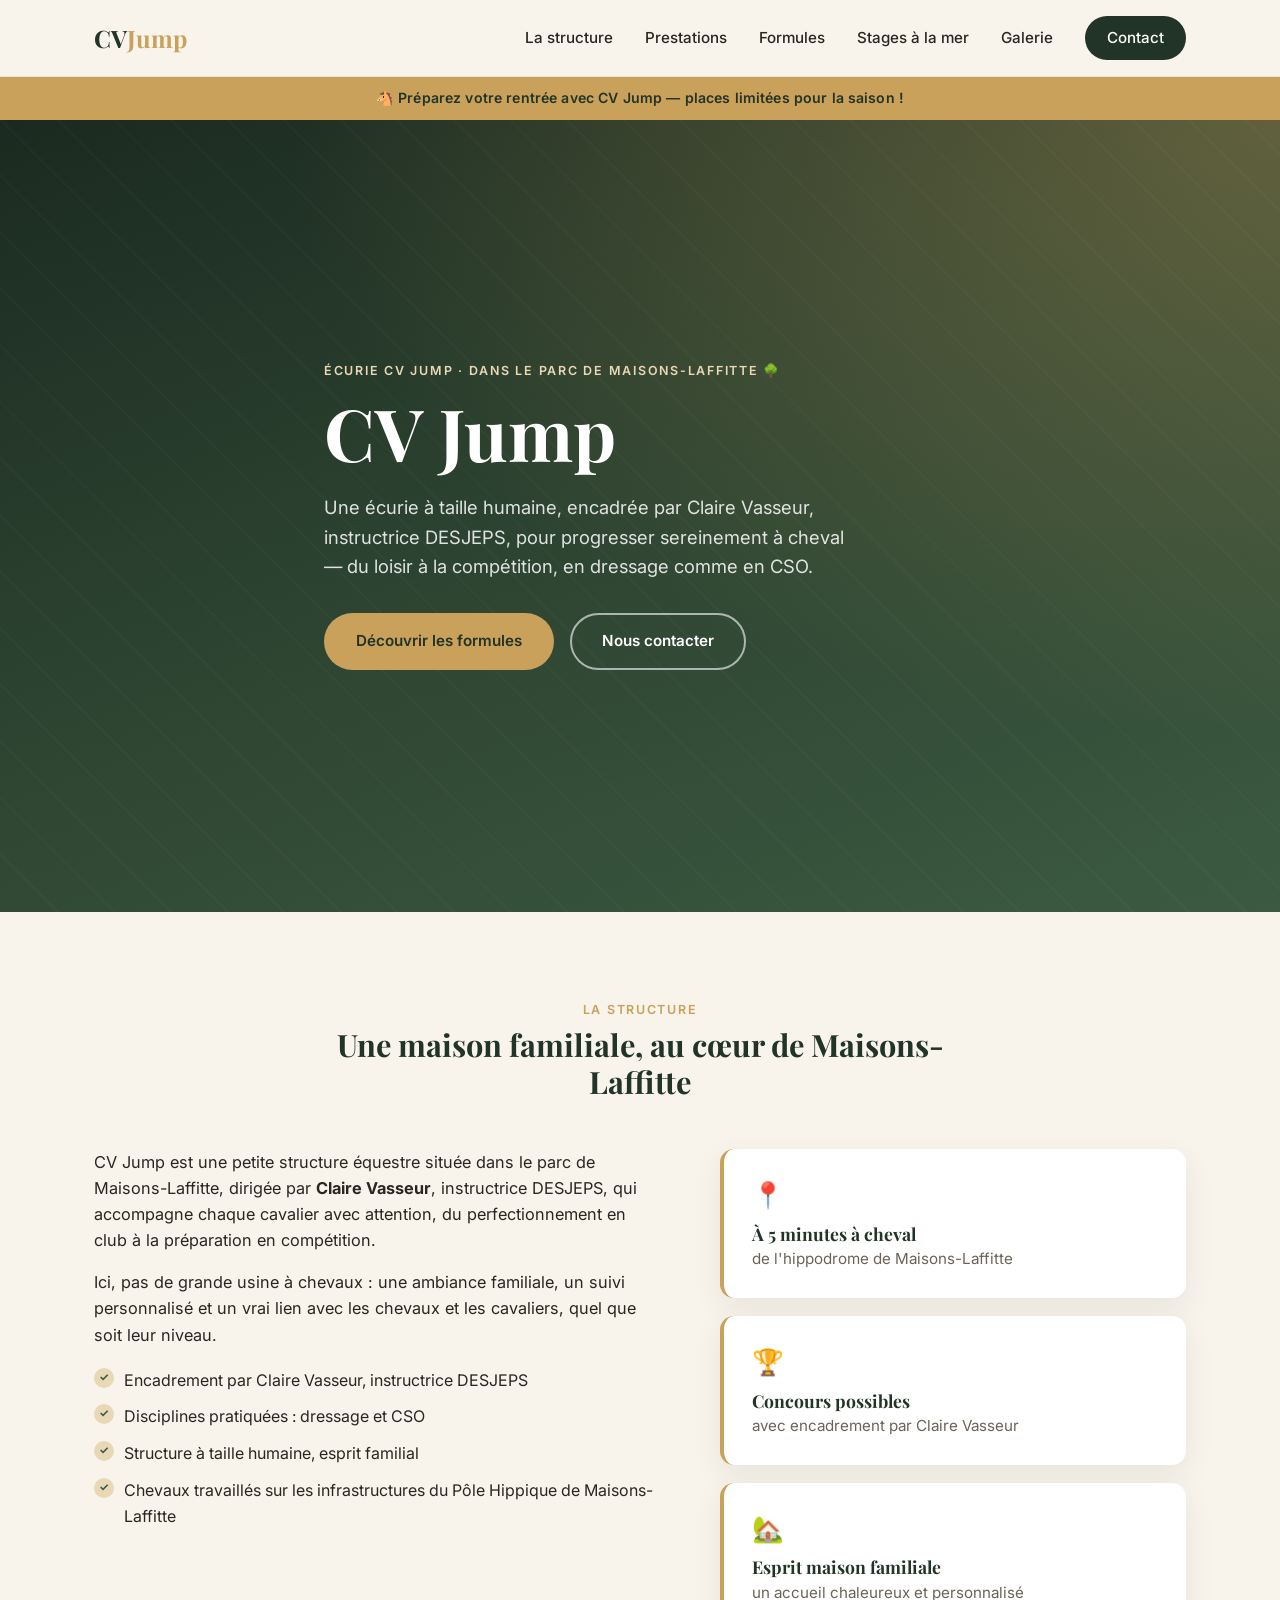
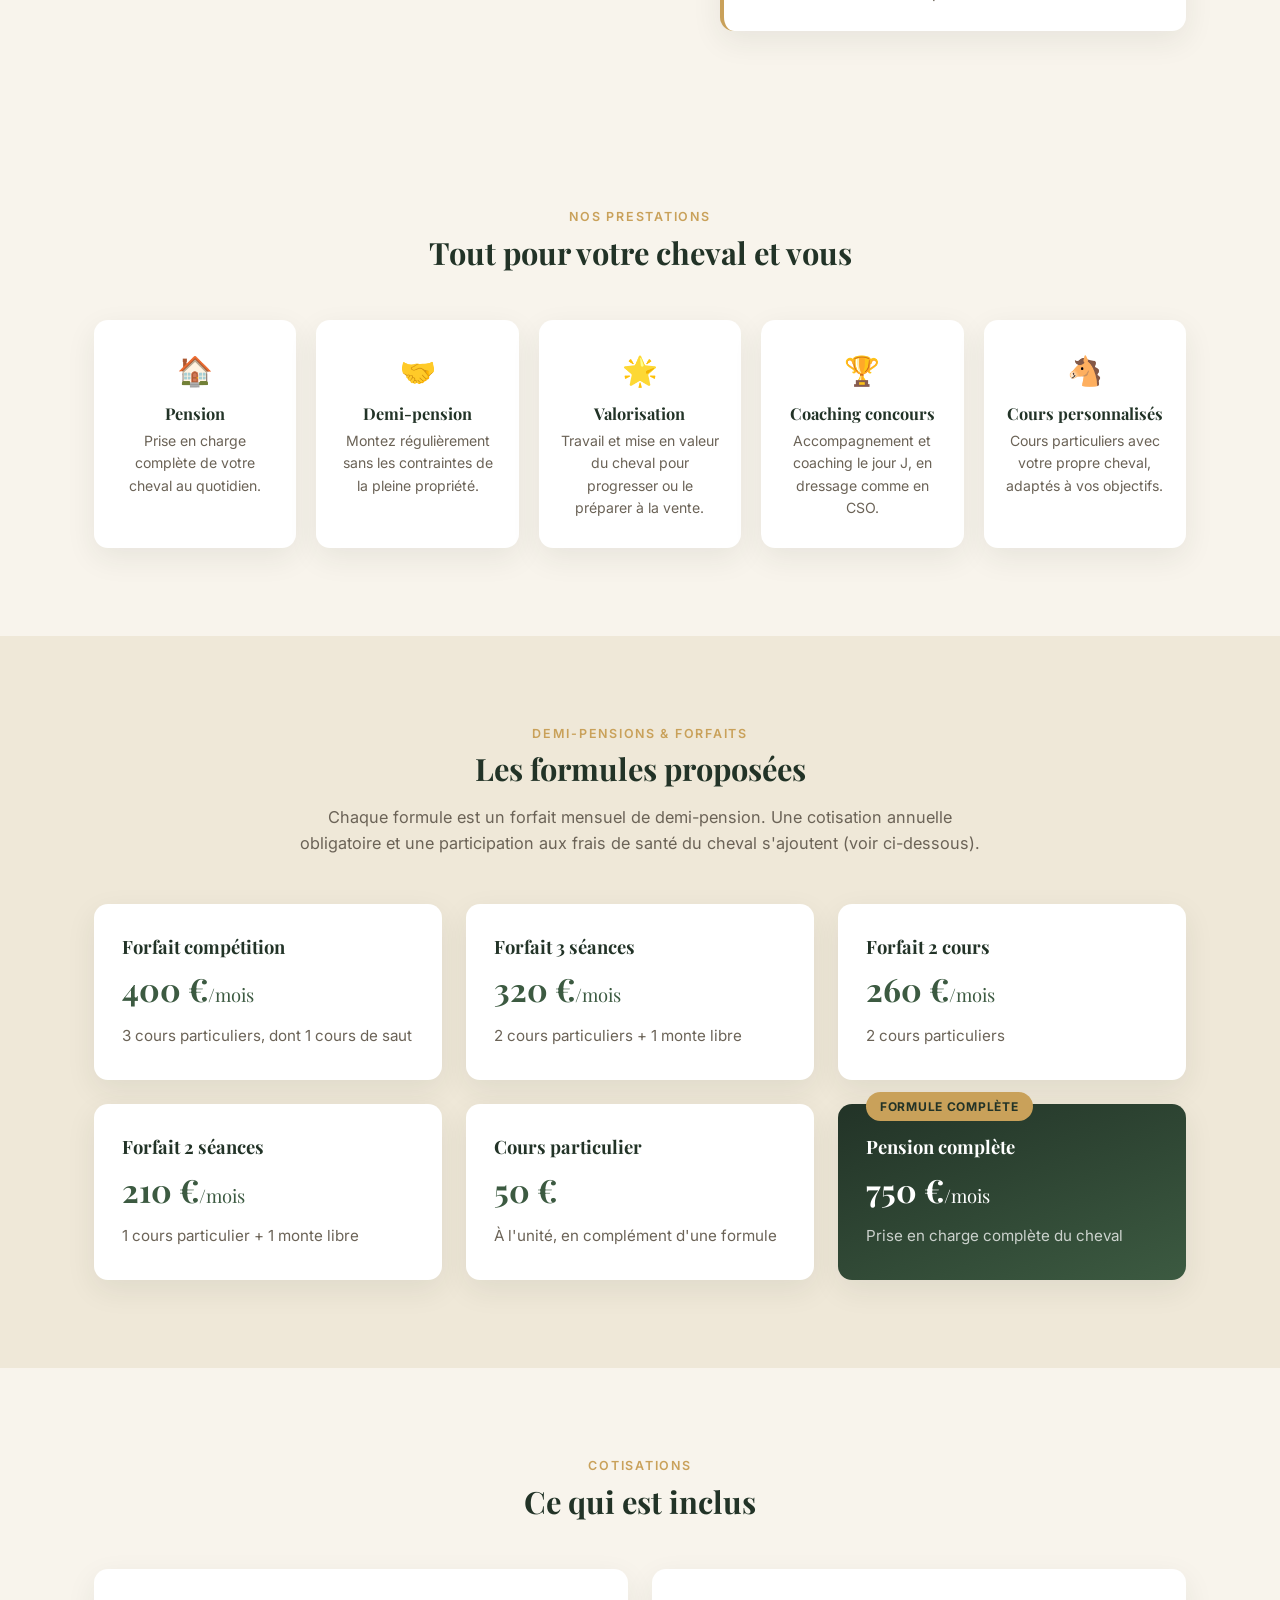
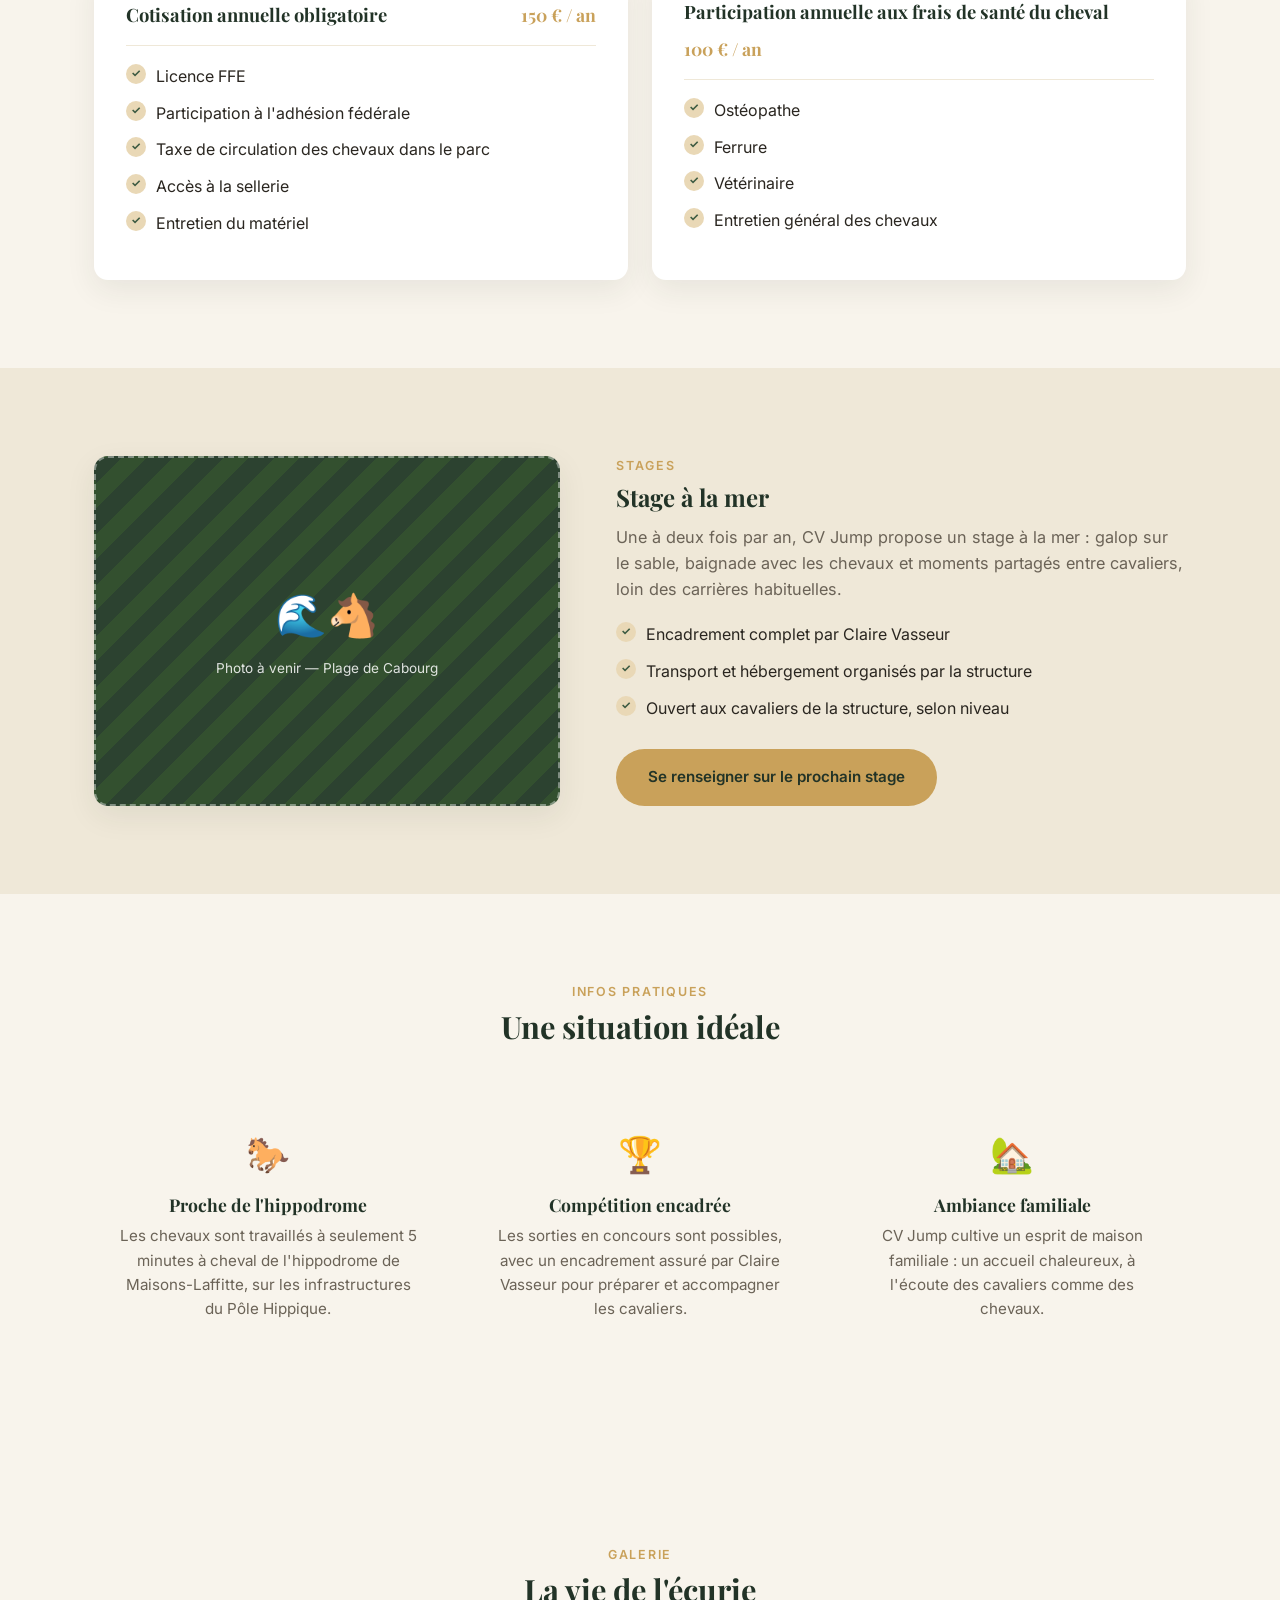
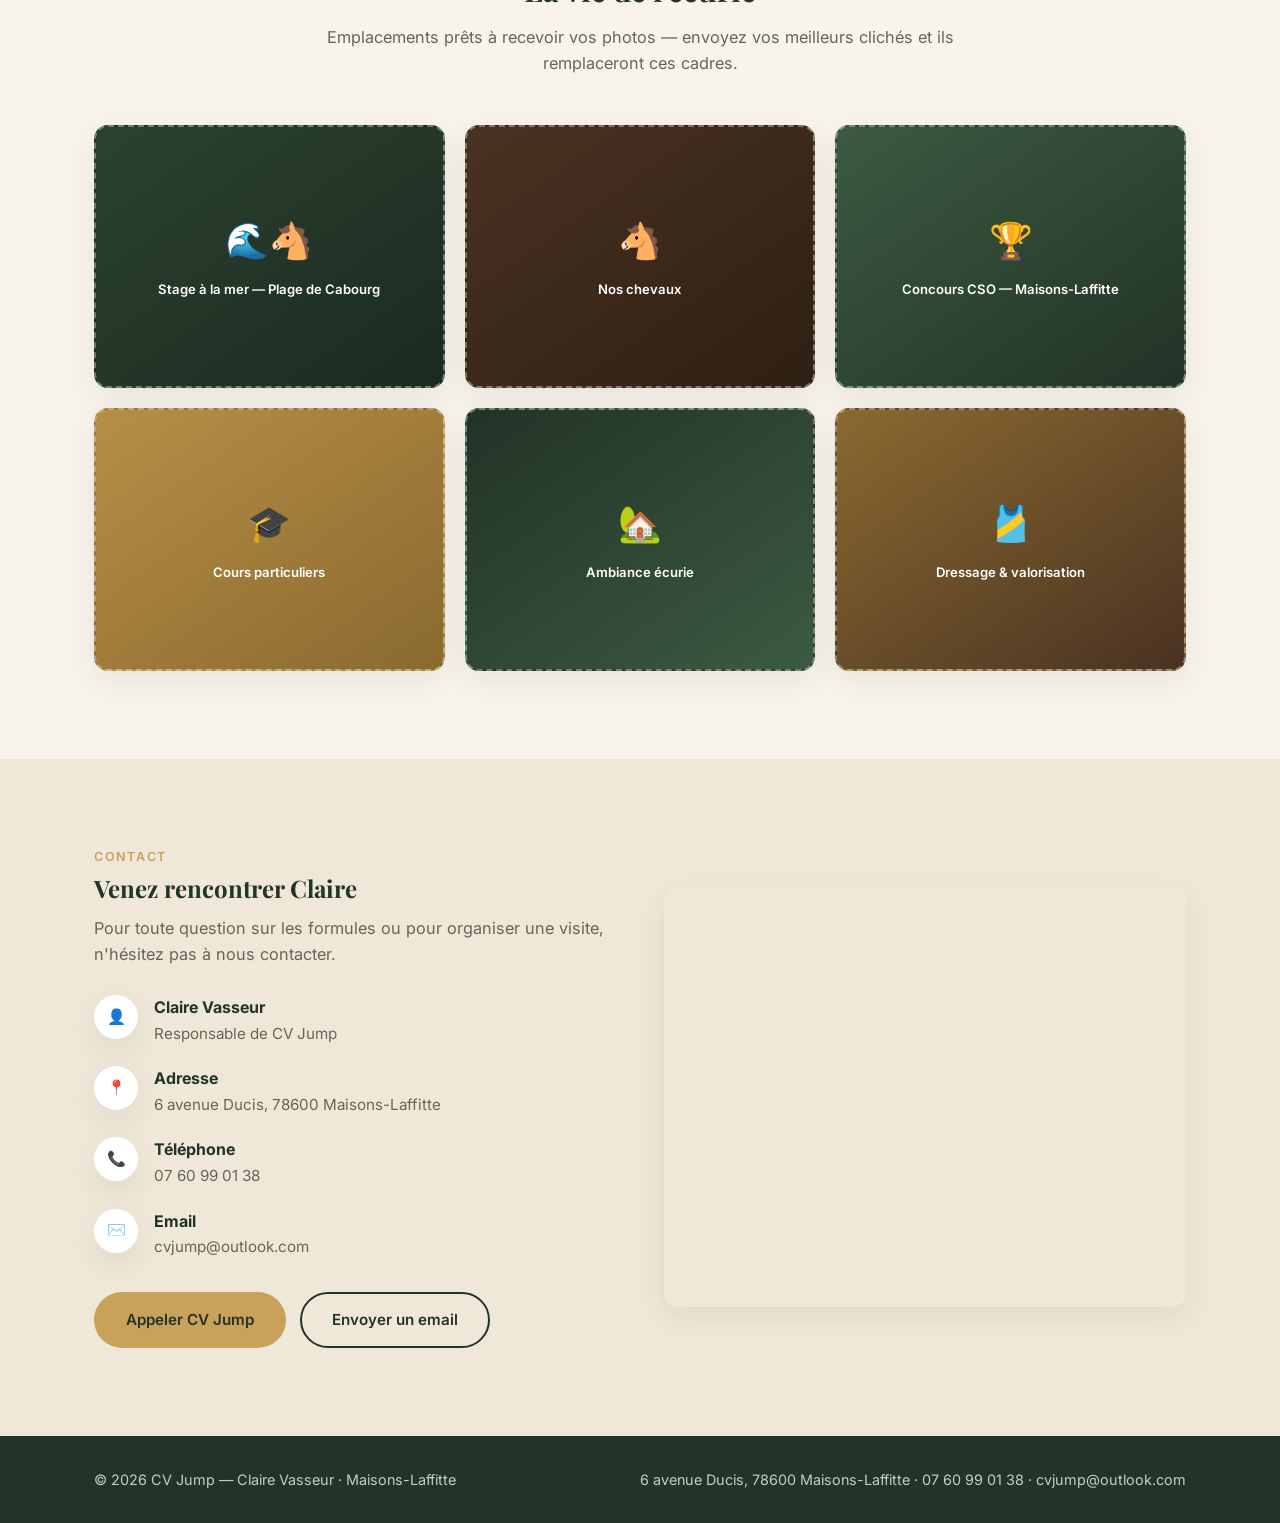
==== index.html @ 1e46a692 "Ajouter prestations, stage à la mer, galerie et infos DESJEPS Ajout des sections Prestations (pensio" ====
<!DOCTYPE html>
<html lang="fr">
<head>
<meta charset="UTF-8">
<meta name="viewport" content="width=device-width, initial-scale=1.0">
<title>CV Jump — Centre équestre à Maisons-Laffitte</title>
<meta name="description" content="CV Jump, centre équestre familial à Maisons-Laffitte animé par Claire Vasseur. Demi-pensions, cours particuliers, pension complète, à deux pas de l'hippodrome.">
<link rel="icon" href="data:image/svg+xml,<svg xmlns=%22http://www.w3.org/2000/svg%22 viewBox=%220 0 100 100%22><text y=%22.9em%22 font-size=%2290%22>🐎</text></svg>">
<link rel="stylesheet" href="assets/css/style.css">
</head>
<body>

<header class="site-header">
  <div class="container header-inner">
    <a href="#top" class="logo">CV<span>Jump</span></a>
    <button class="nav-toggle" id="navToggle" aria-label="Ouvrir le menu" aria-expanded="false">
      <span></span><span></span><span></span>
    </button>
    <nav class="main-nav" id="mainNav">
      <a href="#structure">La structure</a>
      <a href="#prestations">Prestations</a>
      <a href="#formules">Formules</a>
      <a href="#stages">Stages à la mer</a>
      <a href="#galerie">Galerie</a>
      <a href="#contact" class="nav-cta">Contact</a>
    </nav>
  </div>
</header>

<div class="announce-bar">
  <div class="container">
    <p>🐴 Préparez votre rentrée avec CV Jump — places limitées pour la saison !</p>
  </div>
</div>

<main id="top">

  <section class="hero">
    <div class="hero-bg" aria-hidden="true"></div>
    <div class="container hero-content">
      <p class="eyebrow">Écurie CV Jump · Dans le parc de Maisons-Laffitte 🌳</p>
      <h1>CV Jump</h1>
      <p class="hero-tagline">Une écurie à taille humaine, encadrée par Claire Vasseur, instructrice DESJEPS, pour progresser sereinement à cheval — du loisir à la compétition, en dressage comme en CSO.</p>
      <div class="hero-actions">
        <a href="#formules" class="btn btn-primary">Découvrir les formules</a>
        <a href="#contact" class="btn btn-outline">Nous contacter</a>
      </div>
    </div>
  </section>

  <section id="structure" class="section structure">
    <div class="container">
      <div class="section-head">
        <p class="eyebrow">La structure</p>
        <h2>Une maison familiale, au cœur de Maisons-Laffitte</h2>
      </div>
      <div class="structure-grid">
        <div class="structure-text">
          <p>CV Jump est une petite structure équestre située dans le parc de Maisons-Laffitte, dirigée par <strong>Claire Vasseur</strong>, instructrice DESJEPS, qui accompagne chaque cavalier avec attention, du perfectionnement en club à la préparation en compétition.</p>
          <p>Ici, pas de grande usine à chevaux : une ambiance familiale, un suivi personnalisé et un vrai lien avec les chevaux et les cavaliers, quel que soit leur niveau.</p>
          <ul class="check-list">
            <li>Encadrement par Claire Vasseur, instructrice DESJEPS</li>
            <li>Disciplines pratiquées : dressage et CSO</li>
            <li>Structure à taille humaine, esprit familial</li>
            <li>Chevaux travaillés sur les infrastructures du Pôle Hippique de Maisons-Laffitte</li>
          </ul>
        </div>
        <div class="structure-highlight">
          <div class="highlight-card">
            <span class="highlight-icon">📍</span>
            <h3>À 5 minutes à cheval</h3>
            <p>de l'hippodrome de Maisons-Laffitte</p>
          </div>
          <div class="highlight-card">
            <span class="highlight-icon">🏆</span>
            <h3>Concours possibles</h3>
            <p>avec encadrement par Claire Vasseur</p>
          </div>
          <div class="highlight-card">
            <span class="highlight-icon">🏡</span>
            <h3>Esprit maison familiale</h3>
            <p>un accueil chaleureux et personnalisé</p>
          </div>
        </div>
      </div>
    </div>
  </section>

  <section id="prestations" class="section prestations">
    <div class="container">
      <div class="section-head">
        <p class="eyebrow">Nos prestations</p>
        <h2>Tout pour votre cheval et vous</h2>
      </div>
      <div class="prestations-grid">
        <div class="prestation-card">
          <span class="prestation-icon">🏠</span>
          <h3>Pension</h3>
          <p>Prise en charge complète de votre cheval au quotidien.</p>
        </div>
        <div class="prestation-card">
          <span class="prestation-icon">🤝</span>
          <h3>Demi-pension</h3>
          <p>Montez régulièrement sans les contraintes de la pleine propriété.</p>
        </div>
        <div class="prestation-card">
          <span class="prestation-icon">🌟</span>
          <h3>Valorisation</h3>
          <p>Travail et mise en valeur du cheval pour progresser ou le préparer à la vente.</p>
        </div>
        <div class="prestation-card">
          <span class="prestation-icon">🏆</span>
          <h3>Coaching concours</h3>
          <p>Accompagnement et coaching le jour J, en dressage comme en CSO.</p>
        </div>
        <div class="prestation-card">
          <span class="prestation-icon">🐴</span>
          <h3>Cours personnalisés</h3>
          <p>Cours particuliers avec votre propre cheval, adaptés à vos objectifs.</p>
        </div>
      </div>
    </div>
  </section>

  <section id="formules" class="section formules">
    <div class="container">
      <div class="section-head">
        <p class="eyebrow">Demi-pensions &amp; forfaits</p>
        <h2>Les formules proposées</h2>
        <p class="section-sub">Chaque formule est un forfait mensuel de demi-pension. Une cotisation annuelle obligatoire et une participation aux frais de santé du cheval s'ajoutent (voir ci-dessous).</p>
      </div>

      <div class="pricing-grid">

        <article class="price-card">
          <h3>Forfait compétition</h3>
          <p class="price"><span>400&nbsp;€</span>/mois</p>
          <p class="price-desc">3 cours particuliers, dont 1 cours de saut</p>
        </article>

        <article class="price-card">
          <h3>Forfait 3 séances</h3>
          <p class="price"><span>320&nbsp;€</span>/mois</p>
          <p class="price-desc">2 cours particuliers + 1 monte libre</p>
        </article>

        <article class="price-card">
          <h3>Forfait 2 cours</h3>
          <p class="price"><span>260&nbsp;€</span>/mois</p>
          <p class="price-desc">2 cours particuliers</p>
        </article>

        <article class="price-card">
          <h3>Forfait 2 séances</h3>
          <p class="price"><span>210&nbsp;€</span>/mois</p>
          <p class="price-desc">1 cours particulier + 1 monte libre</p>
        </article>

        <article class="price-card">
          <h3>Cours particulier</h3>
          <p class="price"><span>50&nbsp;€</span></p>
          <p class="price-desc">À l'unité, en complément d'une formule</p>
        </article>

        <article class="price-card price-card-featured">
          <p class="badge">Formule complète</p>
          <h3>Pension complète</h3>
          <p class="price"><span>750&nbsp;€</span>/mois</p>
          <p class="price-desc">Prise en charge complète du cheval</p>
        </article>

      </div>
    </div>
  </section>

  <section id="inclus" class="section inclus">
    <div class="container">
      <div class="section-head">
        <p class="eyebrow">Cotisations</p>
        <h2>Ce qui est inclus</h2>
      </div>

      <div class="inclus-grid">
        <div class="inclus-card">
          <div class="inclus-card-head">
            <h3>Cotisation annuelle obligatoire</h3>
            <p class="inclus-price">150&nbsp;€ / an</p>
          </div>
          <ul class="check-list">
            <li>Licence FFE</li>
            <li>Participation à l'adhésion fédérale</li>
            <li>Taxe de circulation des chevaux dans le parc</li>
            <li>Accès à la sellerie</li>
            <li>Entretien du matériel</li>
          </ul>
        </div>

        <div class="inclus-card">
          <div class="inclus-card-head">
            <h3>Participation annuelle aux frais de santé du cheval</h3>
            <p class="inclus-price">100&nbsp;€ / an</p>
          </div>
          <ul class="check-list">
            <li>Ostéopathe</li>
            <li>Ferrure</li>
            <li>Vétérinaire</li>
            <li>Entretien général des chevaux</li>
          </ul>
        </div>
      </div>
    </div>
  </section>

  <section id="stages" class="section stages">
    <div class="container stages-grid">
      <div class="stages-media" aria-hidden="true">
        <div class="stages-photo-placeholder">
          <span>🌊🐴</span>
          <p>Photo à venir — Plage de Cabourg</p>
        </div>
      </div>
      <div class="stages-text">
        <p class="eyebrow">Stages</p>
        <h2>Stage à la mer</h2>
        <p class="section-sub">Une à deux fois par an, CV Jump propose un stage à la mer : galop sur le sable, baignade avec les chevaux et moments partagés entre cavaliers, loin des carrières habituelles.</p>
        <ul class="check-list">
          <li>Encadrement complet par Claire Vasseur</li>
          <li>Transport et hébergement organisés par la structure</li>
          <li>Ouvert aux cavaliers de la structure, selon niveau</li>
        </ul>
        <a href="#contact" class="btn btn-primary">Se renseigner sur le prochain stage</a>
      </div>
    </div>
  </section>

  <section id="infos" class="section infos">
    <div class="container">
      <div class="section-head">
        <p class="eyebrow">Infos pratiques</p>
        <h2>Une situation idéale</h2>
      </div>
      <div class="infos-grid">
        <div class="infos-card">
          <span class="infos-icon">🐎</span>
          <h3>Proche de l'hippodrome</h3>
          <p>Les chevaux sont travaillés à seulement 5 minutes à cheval de l'hippodrome de Maisons-Laffitte, sur les infrastructures du Pôle Hippique.</p>
        </div>
        <div class="infos-card">
          <span class="infos-icon">🏆</span>
          <h3>Compétition encadrée</h3>
          <p>Les sorties en concours sont possibles, avec un encadrement assuré par Claire Vasseur pour préparer et accompagner les cavaliers.</p>
        </div>
        <div class="infos-card">
          <span class="infos-icon">🏡</span>
          <h3>Ambiance familiale</h3>
          <p>CV Jump cultive un esprit de maison familiale : un accueil chaleureux, à l'écoute des cavaliers comme des chevaux.</p>
        </div>
      </div>
    </div>
  </section>

  <section id="galerie" class="section galerie">
    <div class="container">
      <div class="section-head">
        <p class="eyebrow">Galerie</p>
        <h2>La vie de l'écurie</h2>
        <p class="section-sub">Emplacements prêts à recevoir vos photos — envoyez vos meilleurs clichés et ils remplaceront ces cadres.</p>
      </div>
      <div class="gallery-grid">
        <figure class="gallery-item gallery-1">
          <span class="gallery-icon">🌊🐴</span>
          <figcaption>Stage à la mer — Plage de Cabourg</figcaption>
        </figure>
        <figure class="gallery-item gallery-2">
          <span class="gallery-icon">🐴</span>
          <figcaption>Nos chevaux</figcaption>
        </figure>
        <figure class="gallery-item gallery-3">
          <span class="gallery-icon">🏆</span>
          <figcaption>Concours CSO — Maisons-Laffitte</figcaption>
        </figure>
        <figure class="gallery-item gallery-4">
          <span class="gallery-icon">🎓</span>
          <figcaption>Cours particuliers</figcaption>
        </figure>
        <figure class="gallery-item gallery-5">
          <span class="gallery-icon">🏡</span>
          <figcaption>Ambiance écurie</figcaption>
        </figure>
        <figure class="gallery-item gallery-6">
          <span class="gallery-icon">🎽</span>
          <figcaption>Dressage &amp; valorisation</figcaption>
        </figure>
      </div>
    </div>
  </section>

  <section id="contact" class="section contact">
    <div class="container contact-grid">
      <div class="contact-info">
        <p class="eyebrow">Contact</p>
        <h2>Venez rencontrer Claire</h2>
        <p class="section-sub">Pour toute question sur les formules ou pour organiser une visite, n'hésitez pas à nous contacter.</p>

        <ul class="contact-list">
          <li>
            <span class="contact-icon">👤</span>
            <div>
              <strong>Claire Vasseur</strong>
              <span>Responsable de CV Jump</span>
            </div>
          </li>
          <li>
            <span class="contact-icon">📍</span>
            <div>
              <strong>Adresse</strong>
              <span>6 avenue Ducis, 78600 Maisons-Laffitte</span>
            </div>
          </li>
          <li>
            <span class="contact-icon">📞</span>
            <div>
              <strong>Téléphone</strong>
              <span><a href="tel:+33760990138">07 60 99 01 38</a></span>
            </div>
          </li>
          <li>
            <span class="contact-icon">✉️</span>
            <div>
              <strong>Email</strong>
              <span><a href="mailto:cvjump@outlook.com">cvjump@outlook.com</a></span>
            </div>
          </li>
        </ul>

        <div class="contact-actions">
          <a href="tel:+33760990138" class="btn btn-primary">Appeler CV Jump</a>
          <a href="mailto:cvjump@outlook.com" class="btn btn-outline btn-outline-dark">Envoyer un email</a>
        </div>
      </div>

      <div class="contact-map">
        <iframe
          title="Localisation de CV Jump à Maisons-Laffitte"
          src="https://www.google.com/maps?q=6+avenue+Ducis,+78600+Maisons-Laffitte&output=embed"
          loading="lazy"
          referrerpolicy="no-referrer-when-downgrade">
        </iframe>
      </div>
    </div>
  </section>

</main>

<footer class="site-footer">
  <div class="container footer-inner">
    <p>&copy; <span id="year"></span> CV Jump — Claire Vasseur · Maisons-Laffitte</p>
    <p class="footer-contact">6 avenue Ducis, 78600 Maisons-Laffitte · 07 60 99 01 38 · cvjump@outlook.com</p>
  </div>
</footer>

<script src="assets/js/main.js"></script>
</body>
</html>
---- assets/css/style.css ----
@import url('https://fonts.googleapis.com/css2?family=Playfair+Display:wght@600;700&family=Inter:wght@400;500;600;700&display=swap');

:root {
  --green-deep: #223327;
  --green: #3c5a41;
  --tan: #c9a15a;
  --tan-light: #e9d8b6;
  --cream: #f8f4ec;
  --cream-dark: #efe8d8;
  --brown: #4a3222;
  --text: #2a2620;
  --text-light: #6b6357;
  --white: #ffffff;
  --radius: 14px;
  --shadow: 0 10px 30px rgba(34, 51, 39, 0.08);
  --shadow-hover: 0 16px 40px rgba(34, 51, 39, 0.14);
}

* { box-sizing: border-box; }

html { scroll-behavior: smooth; }

body {
  margin: 0;
  font-family: 'Inter', -apple-system, BlinkMacSystemFont, 'Segoe UI', sans-serif;
  color: var(--text);
  background: var(--cream);
  line-height: 1.6;
}

h1, h2, h3 {
  font-family: 'Playfair Display', Georgia, serif;
  color: var(--green-deep);
  margin: 0 0 0.5em;
  line-height: 1.2;
}

p { margin: 0 0 1em; }

a { color: inherit; text-decoration: none; }

img { max-width: 100%; display: block; }

.container {
  width: 100%;
  max-width: 1140px;
  margin: 0 auto;
  padding: 0 24px;
}

.section { padding: 88px 0; }

.section-head { max-width: 680px; margin: 0 auto 48px; text-align: center; }

.eyebrow {
  text-transform: uppercase;
  letter-spacing: 0.14em;
  font-size: 0.78rem;
  font-weight: 600;
  color: var(--tan);
  margin-bottom: 0.6em;
}

.section-head h2 { font-size: clamp(1.6rem, 2.4vw, 2.2rem); }

.section-sub { color: var(--text-light); font-size: 1.02rem; }

.check-list {
  list-style: none;
  padding: 0;
  margin: 0;
}

.check-list li {
  position: relative;
  padding-left: 30px;
  margin-bottom: 0.7em;
  color: var(--text);
}

.check-list li::before {
  content: '✓';
  position: absolute;
  left: 0;
  top: 0;
  color: var(--green);
  font-weight: 700;
  background: var(--tan-light);
  width: 20px;
  height: 20px;
  border-radius: 50%;
  display: inline-flex;
  align-items: center;
  justify-content: center;
  font-size: 0.7rem;
}

.btn {
  display: inline-flex;
  align-items: center;
  justify-content: center;
  padding: 14px 30px;
  border-radius: 999px;
  font-weight: 600;
  font-size: 0.95rem;
  transition: all 0.2s ease;
  border: 2px solid transparent;
  cursor: pointer;
}

.btn-primary {
  background: var(--tan);
  color: var(--green-deep);
}

.btn-primary:hover {
  background: #b78e46;
  transform: translateY(-2px);
  box-shadow: var(--shadow-hover);
}

.btn-outline {
  border-color: rgba(255,255,255,0.6);
  color: var(--white);
}

.btn-outline:hover {
  background: rgba(255,255,255,0.12);
  transform: translateY(-2px);
}

.btn-outline-dark {
  border-color: var(--green-deep);
  color: var(--green-deep);
}

.btn-outline-dark:hover {
  background: rgba(34, 51, 39, 0.08);
}

.contact-actions {
  display: flex;
  gap: 14px;
  flex-wrap: wrap;
}

/* Header */
.site-header {
  position: sticky;
  top: 0;
  z-index: 100;
  background: rgba(248, 244, 236, 0.92);
  backdrop-filter: blur(8px);
  border-bottom: 1px solid rgba(34, 51, 39, 0.08);
}

.header-inner {
  display: flex;
  align-items: center;
  justify-content: space-between;
  height: 76px;
}

.logo {
  font-family: 'Playfair Display', serif;
  font-size: 1.5rem;
  font-weight: 700;
  color: var(--green-deep);
}

.logo span { color: var(--tan); }

.main-nav {
  display: flex;
  align-items: center;
  gap: 32px;
}

.main-nav a {
  font-size: 0.95rem;
  font-weight: 500;
  color: var(--text);
  transition: color 0.2s ease;
}

.main-nav a:hover { color: var(--green); }

.nav-cta {
  background: var(--green-deep);
  color: var(--white) !important;
  padding: 10px 22px;
  border-radius: 999px;
}

.nav-cta:hover { background: var(--green) !important; }

.nav-toggle {
  display: none;
  flex-direction: column;
  justify-content: center;
  gap: 5px;
  width: 40px;
  height: 40px;
  background: none;
  border: none;
  cursor: pointer;
}

.nav-toggle span {
  display: block;
  height: 2px;
  width: 100%;
  background: var(--green-deep);
  border-radius: 2px;
}

/* Hero */
.hero {
  position: relative;
  min-height: 88vh;
  display: flex;
  align-items: center;
  color: var(--white);
  overflow: hidden;
}

.hero-bg {
  position: absolute;
  inset: 0;
  background:
    radial-gradient(ellipse at top right, rgba(201,161,90,0.35), transparent 55%),
    linear-gradient(160deg, #1b2a20 0%, #2c4230 45%, #3c5a41 100%);
  z-index: -1;
}

.hero-bg::after {
  content: '';
  position: absolute;
  inset: 0;
  background-image:
    repeating-linear-gradient(45deg, rgba(255,255,255,0.02) 0, rgba(255,255,255,0.02) 2px, transparent 2px, transparent 40px);
}

.hero-content { max-width: 680px; padding: 60px 24px; }

.hero .eyebrow { color: var(--tan-light); }

.hero h1 {
  color: var(--white);
  font-size: clamp(2.8rem, 6vw, 4.5rem);
  margin-bottom: 0.25em;
}

.hero-tagline {
  font-size: 1.15rem;
  color: rgba(255,255,255,0.85);
  max-width: 540px;
}

.hero-actions {
  display: flex;
  gap: 16px;
  margin-top: 32px;
  flex-wrap: wrap;
}

/* Structure */
.structure-grid {
  display: grid;
  grid-template-columns: 1.1fr 0.9fr;
  gap: 56px;
  align-items: start;
}

.structure-text p { color: var(--text); font-size: 1.02rem; }

.structure-text .check-list { margin-top: 20px; }

.structure-highlight {
  display: grid;
  gap: 18px;
}

.highlight-card {
  background: var(--white);
  border-radius: var(--radius);
  padding: 26px 28px;
  box-shadow: var(--shadow);
  border-left: 4px solid var(--tan);
}

.highlight-icon { font-size: 1.6rem; }

.highlight-card h3 { font-size: 1.1rem; margin: 0.4em 0 0.2em; }

.highlight-card p { margin: 0; color: var(--text-light); font-size: 0.95rem; }

/* Formules */
.formules { background: var(--cream-dark); }

.pricing-grid {
  display: grid;
  grid-template-columns: repeat(3, 1fr);
  gap: 24px;
}

.price-card {
  background: var(--white);
  border-radius: var(--radius);
  padding: 32px 28px;
  box-shadow: var(--shadow);
  transition: transform 0.2s ease, box-shadow 0.2s ease;
  position: relative;
}

.price-card:hover {
  transform: translateY(-4px);
  box-shadow: var(--shadow-hover);
}

.price-card h3 { font-size: 1.15rem; margin-bottom: 0.3em; }

.price {
  font-family: 'Playfair Display', serif;
  color: var(--green);
  font-size: 1.15rem;
  margin: 0 0 0.5em;
}

.price span { font-size: 2rem; font-weight: 700; }

.price-desc { color: var(--text-light); font-size: 0.95rem; margin: 0; }

.price-card-featured {
  background: linear-gradient(160deg, var(--green-deep), var(--green));
  color: var(--white);
}

.price-card-featured h3,
.price-card-featured .price { color: var(--white); }

.price-card-featured .price-desc { color: rgba(255,255,255,0.75); }

.badge {
  position: absolute;
  top: -12px;
  left: 28px;
  background: var(--tan);
  color: var(--green-deep);
  font-size: 0.75rem;
  font-weight: 700;
  text-transform: uppercase;
  letter-spacing: 0.06em;
  padding: 5px 14px;
  border-radius: 999px;
}

/* Inclus */
.inclus-grid {
  display: grid;
  grid-template-columns: repeat(2, 1fr);
  gap: 24px;
}

.inclus-card {
  background: var(--white);
  border-radius: var(--radius);
  padding: 32px;
  box-shadow: var(--shadow);
}

.inclus-card-head {
  display: flex;
  align-items: baseline;
  justify-content: space-between;
  gap: 12px;
  border-bottom: 1px solid var(--cream-dark);
  padding-bottom: 16px;
  margin-bottom: 18px;
  flex-wrap: wrap;
}

.inclus-card-head h3 { font-size: 1.15rem; margin: 0; }

.inclus-price {
  font-family: 'Playfair Display', serif;
  font-weight: 700;
  color: var(--tan);
  font-size: 1.1rem;
  white-space: nowrap;
  margin: 0;
}

/* Infos */
.infos-grid {
  display: grid;
  grid-template-columns: repeat(3, 1fr);
  gap: 24px;
}

.infos-card {
  text-align: center;
  padding: 32px 24px;
}

.infos-icon {
  font-size: 2.2rem;
  display: inline-block;
  margin-bottom: 12px;
}

.infos-card h3 { font-size: 1.1rem; }

.infos-card p { color: var(--text-light); font-size: 0.95rem; }

/* Contact */
.contact { background: var(--cream-dark); }

.contact-grid {
  display: grid;
  grid-template-columns: 1fr 1fr;
  gap: 48px;
  align-items: center;
}

.contact-list {
  list-style: none;
  padding: 0;
  margin: 28px 0 32px;
}

.contact-list li {
  display: flex;
  align-items: flex-start;
  gap: 16px;
  margin-bottom: 20px;
}

.contact-icon {
  font-size: 1.3rem;
  background: var(--white);
  width: 44px;
  height: 44px;
  border-radius: 50%;
  display: flex;
  align-items: center;
  justify-content: center;
  flex-shrink: 0;
  box-shadow: var(--shadow);
}

.contact-list strong { display: block; color: var(--green-deep); }

.contact-list span { color: var(--text-light); font-size: 0.95rem; }

.contact-list a { color: var(--text-light); }

.contact-list a:hover { color: var(--green); }

.contact-map {
  border-radius: var(--radius);
  overflow: hidden;
  box-shadow: var(--shadow);
  height: 420px;
}

.contact-map iframe {
  width: 100%;
  height: 100%;
  border: 0;
}

/* Announcement bar */
.announce-bar {
  background: var(--tan);
  color: var(--green-deep);
}

.announce-bar p {
  margin: 0;
  padding: 10px 0;
  text-align: center;
  font-size: 0.88rem;
  font-weight: 600;
  letter-spacing: 0.01em;
}

/* Prestations */
.prestations-grid {
  display: grid;
  grid-template-columns: repeat(5, 1fr);
  gap: 20px;
}

.prestation-card {
  background: var(--white);
  border-radius: var(--radius);
  padding: 28px 20px;
  text-align: center;
  box-shadow: var(--shadow);
  transition: transform 0.2s ease, box-shadow 0.2s ease;
}

.prestation-card:hover {
  transform: translateY(-4px);
  box-shadow: var(--shadow-hover);
}

.prestation-icon {
  font-size: 1.8rem;
  display: inline-block;
  margin-bottom: 10px;
}

.prestation-card h3 { font-size: 1.02rem; margin-bottom: 0.4em; }

.prestation-card p { color: var(--text-light); font-size: 0.88rem; margin: 0; }

/* Stages */
.stages { background: var(--cream-dark); }

.stages-grid {
  display: grid;
  grid-template-columns: 0.9fr 1.1fr;
  gap: 56px;
  align-items: center;
}

.stages-photo-placeholder {
  aspect-ratio: 4 / 3;
  border-radius: var(--radius);
  background: repeating-linear-gradient(135deg, #2c4230, #2c4230 18px, #33502f 18px, #33502f 36px);
  display: flex;
  flex-direction: column;
  align-items: center;
  justify-content: center;
  gap: 10px;
  color: var(--white);
  box-shadow: var(--shadow);
  border: 2px dashed rgba(255,255,255,0.4);
}

.stages-photo-placeholder span { font-size: 2.6rem; }

.stages-photo-placeholder p {
  margin: 0;
  font-size: 0.85rem;
  color: rgba(255,255,255,0.85);
  text-align: center;
  padding: 0 24px;
}

.stages-text .check-list { margin: 20px 0 28px; }

/* Gallery */
.gallery-grid {
  display: grid;
  grid-template-columns: repeat(3, 1fr);
  gap: 20px;
}

.gallery-item {
  margin: 0;
  aspect-ratio: 4 / 3;
  border-radius: var(--radius);
  box-shadow: var(--shadow);
  display: flex;
  flex-direction: column;
  align-items: center;
  justify-content: center;
  gap: 10px;
  color: var(--white);
  position: relative;
  overflow: hidden;
  border: 2px dashed rgba(255,255,255,0.35);
}

.gallery-icon { font-size: 2.2rem; }

.gallery-item figcaption {
  font-size: 0.82rem;
  font-weight: 600;
  text-align: center;
  padding: 0 16px;
}

.gallery-1 { background: linear-gradient(145deg, #2c4230, #1b2a20); }
.gallery-2 { background: linear-gradient(145deg, #4a3222, #2e2013); }
.gallery-3 { background: linear-gradient(145deg, #3c5a41, #223327); }
.gallery-4 { background: linear-gradient(145deg, #b78e46, #8a6a30); }
.gallery-5 { background: linear-gradient(145deg, #223327, #3c5a41); }
.gallery-6 { background: linear-gradient(145deg, #8a6a30, #4a3222); }

/* Footer */
.site-footer {
  background: var(--green-deep);
  color: rgba(255,255,255,0.75);
  padding: 32px 0;
  font-size: 0.9rem;
}

.footer-inner {
  display: flex;
  justify-content: space-between;
  flex-wrap: wrap;
  gap: 8px;
}

.footer-inner p { margin: 0; }

/* Responsive */
@media (max-width: 880px) {
  .structure-grid,
  .contact-grid,
  .stages-grid { grid-template-columns: 1fr; }

  .pricing-grid,
  .prestations-grid,
  .gallery-grid { grid-template-columns: repeat(2, 1fr); }

  .inclus-grid,
  .infos-grid { grid-template-columns: 1fr; }

  .contact-map { height: 320px; }
}

@media (max-width: 640px) {
  .section { padding: 64px 0; }

  .pricing-grid,
  .prestations-grid,
  .gallery-grid { grid-template-columns: 1fr; }

  .nav-toggle { display: flex; }

  .main-nav {
    position: absolute;
    top: 76px;
    left: 0;
    right: 0;
    background: var(--cream);
    flex-direction: column;
    align-items: flex-start;
    padding: 20px 24px 28px;
    gap: 18px;
    box-shadow: var(--shadow);
    display: none;
  }

  .main-nav.open { display: flex; }

  .nav-cta { align-self: flex-start; }
}
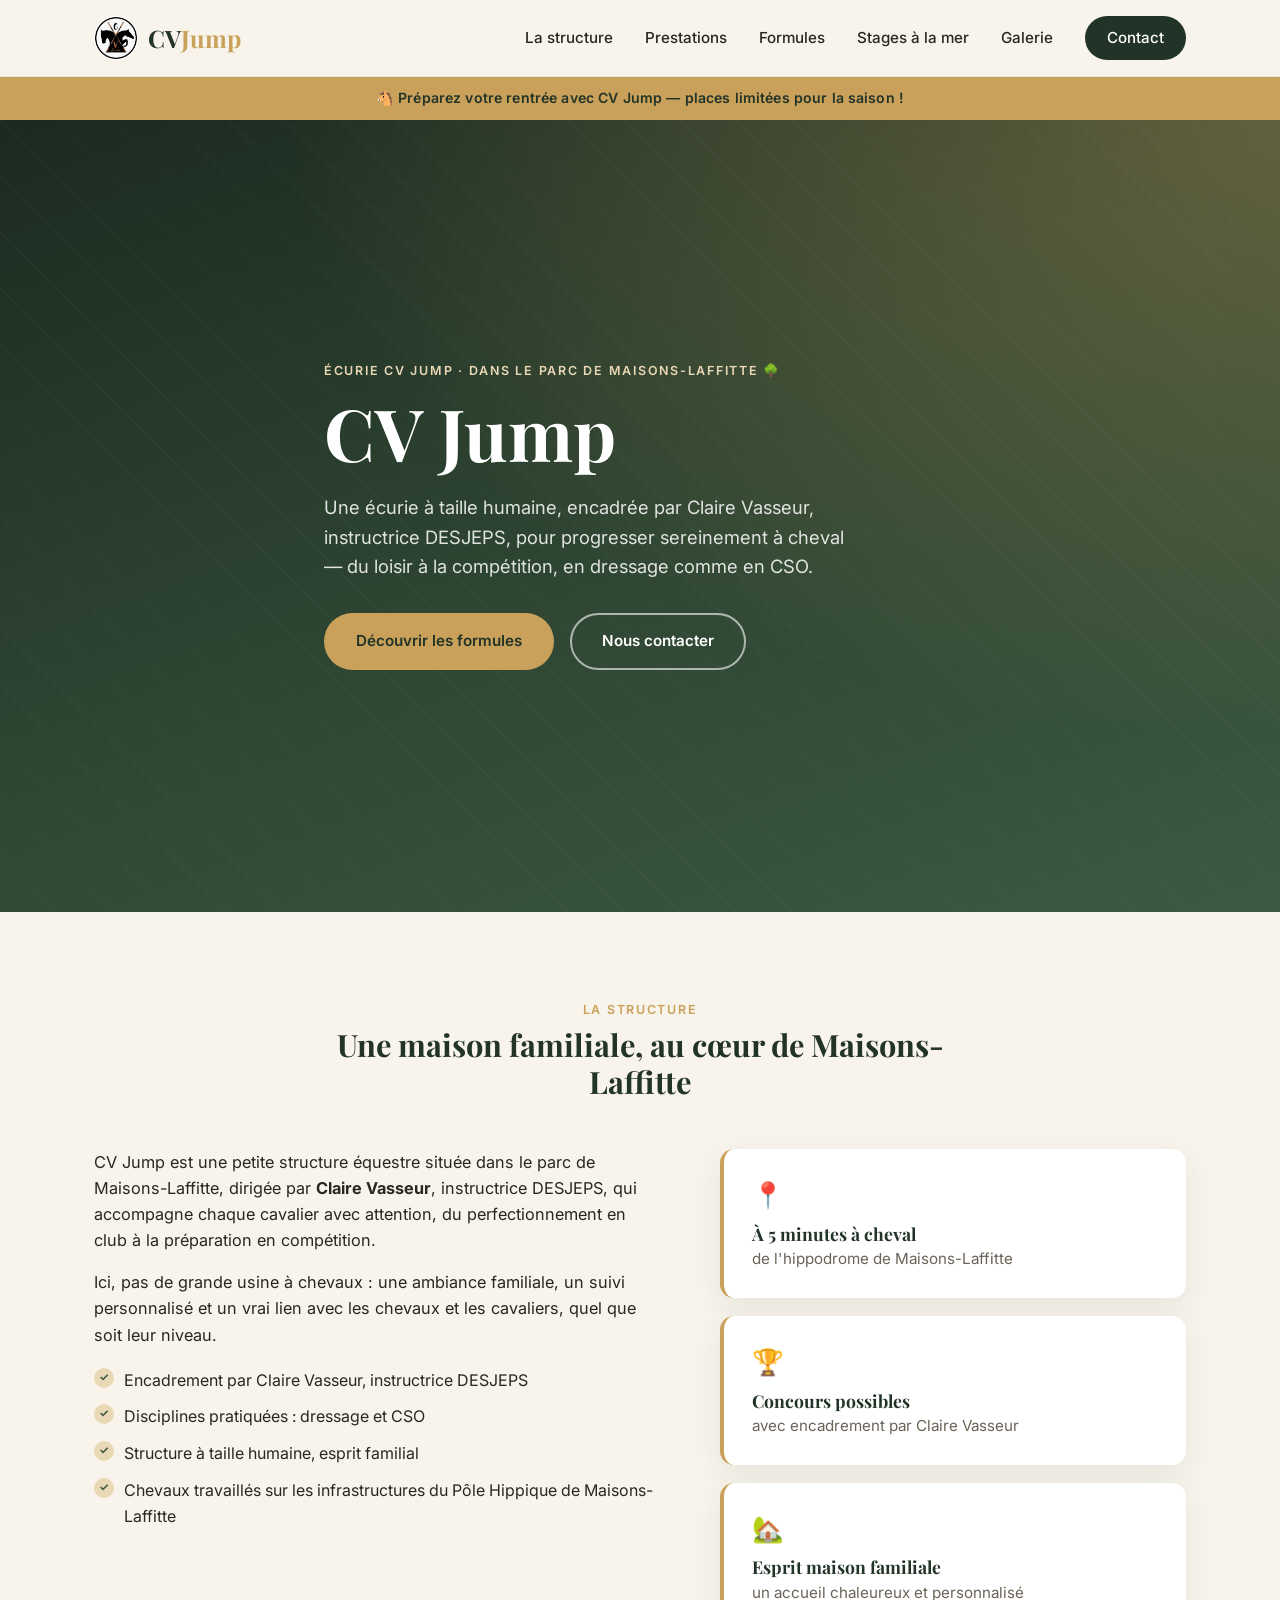
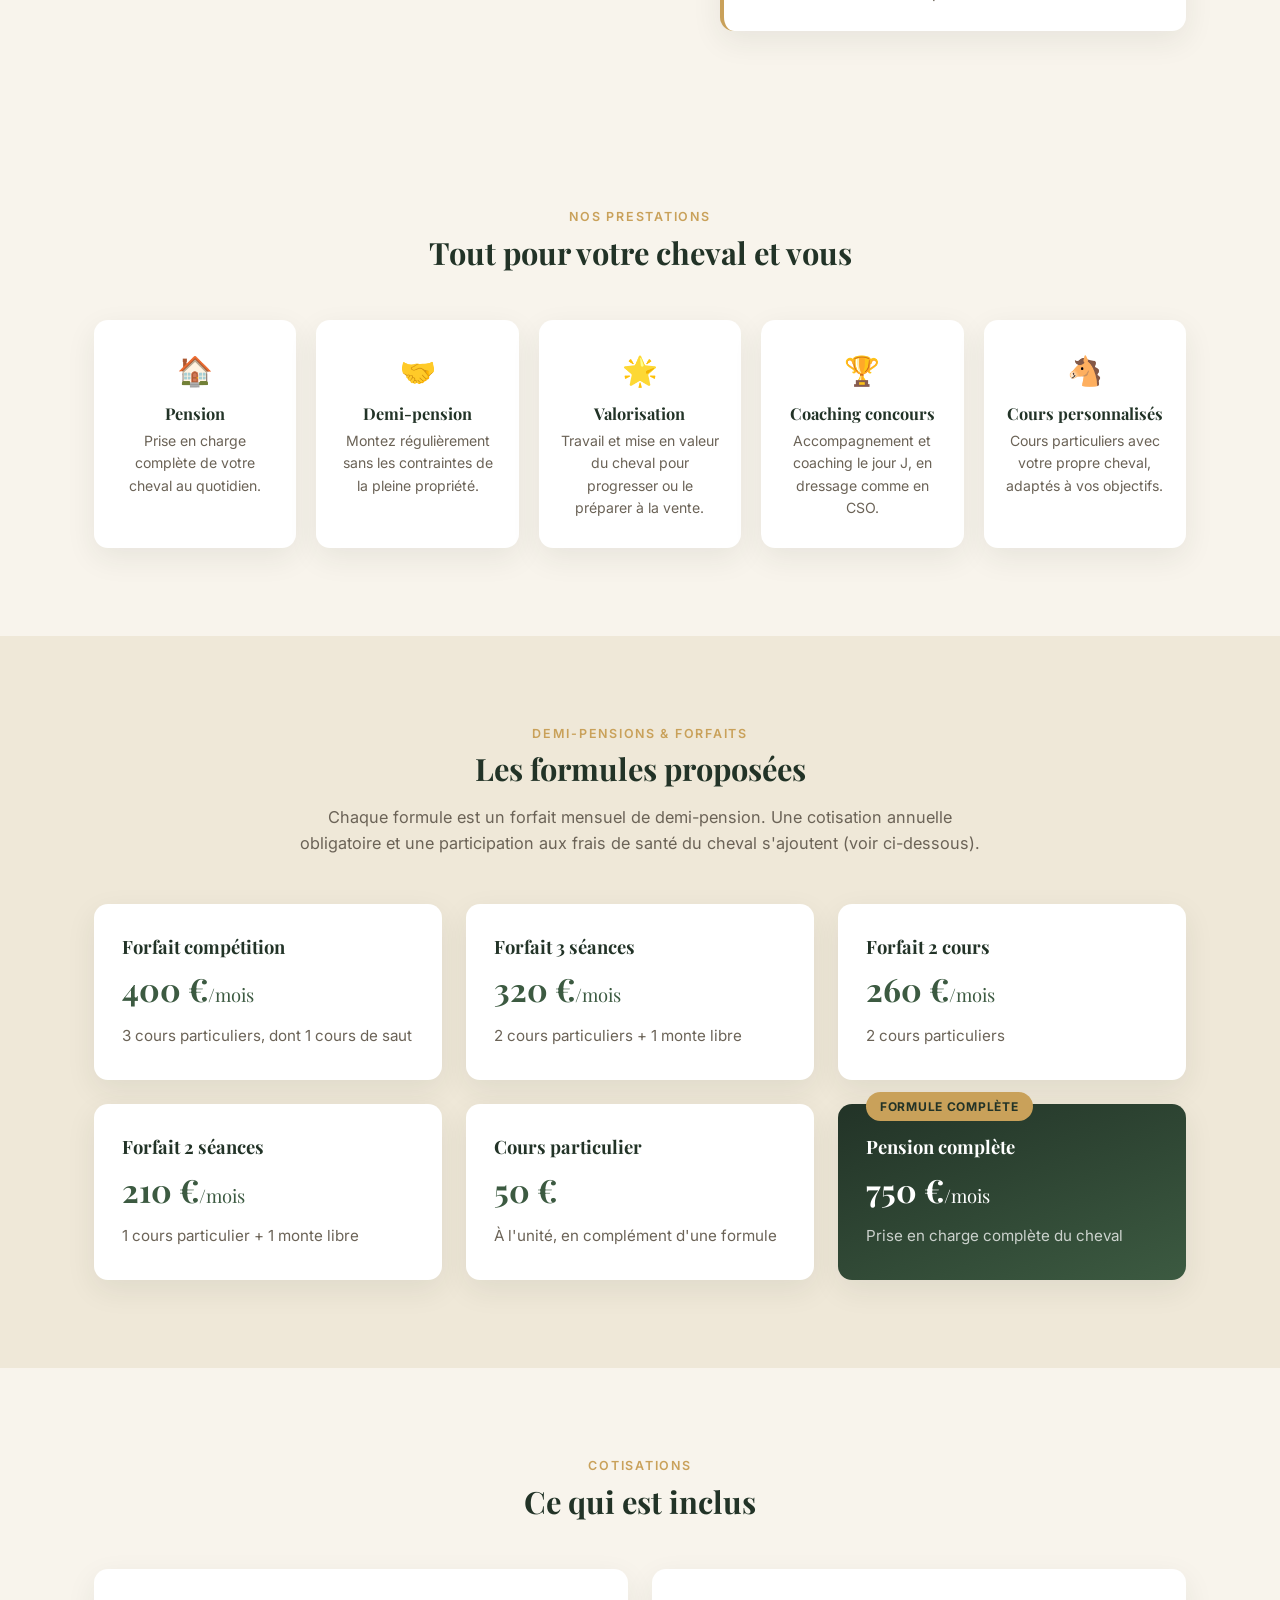
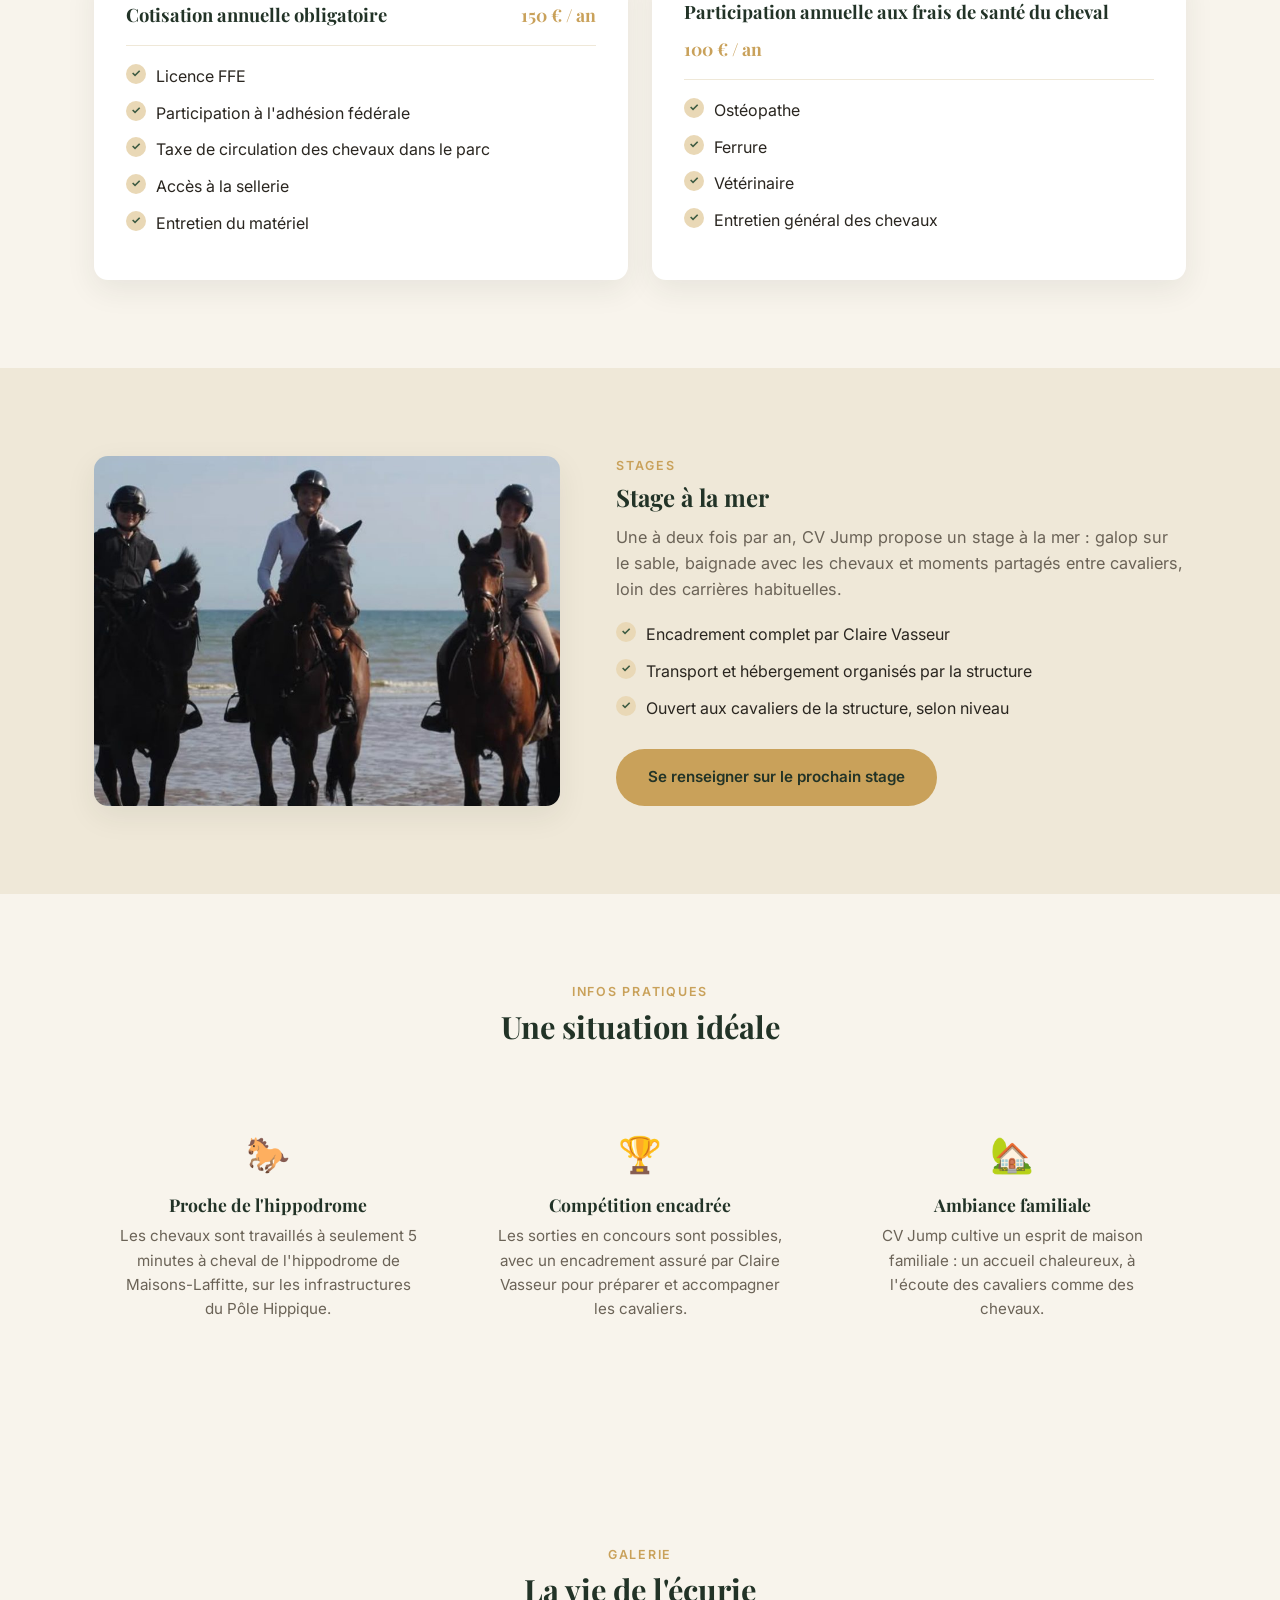
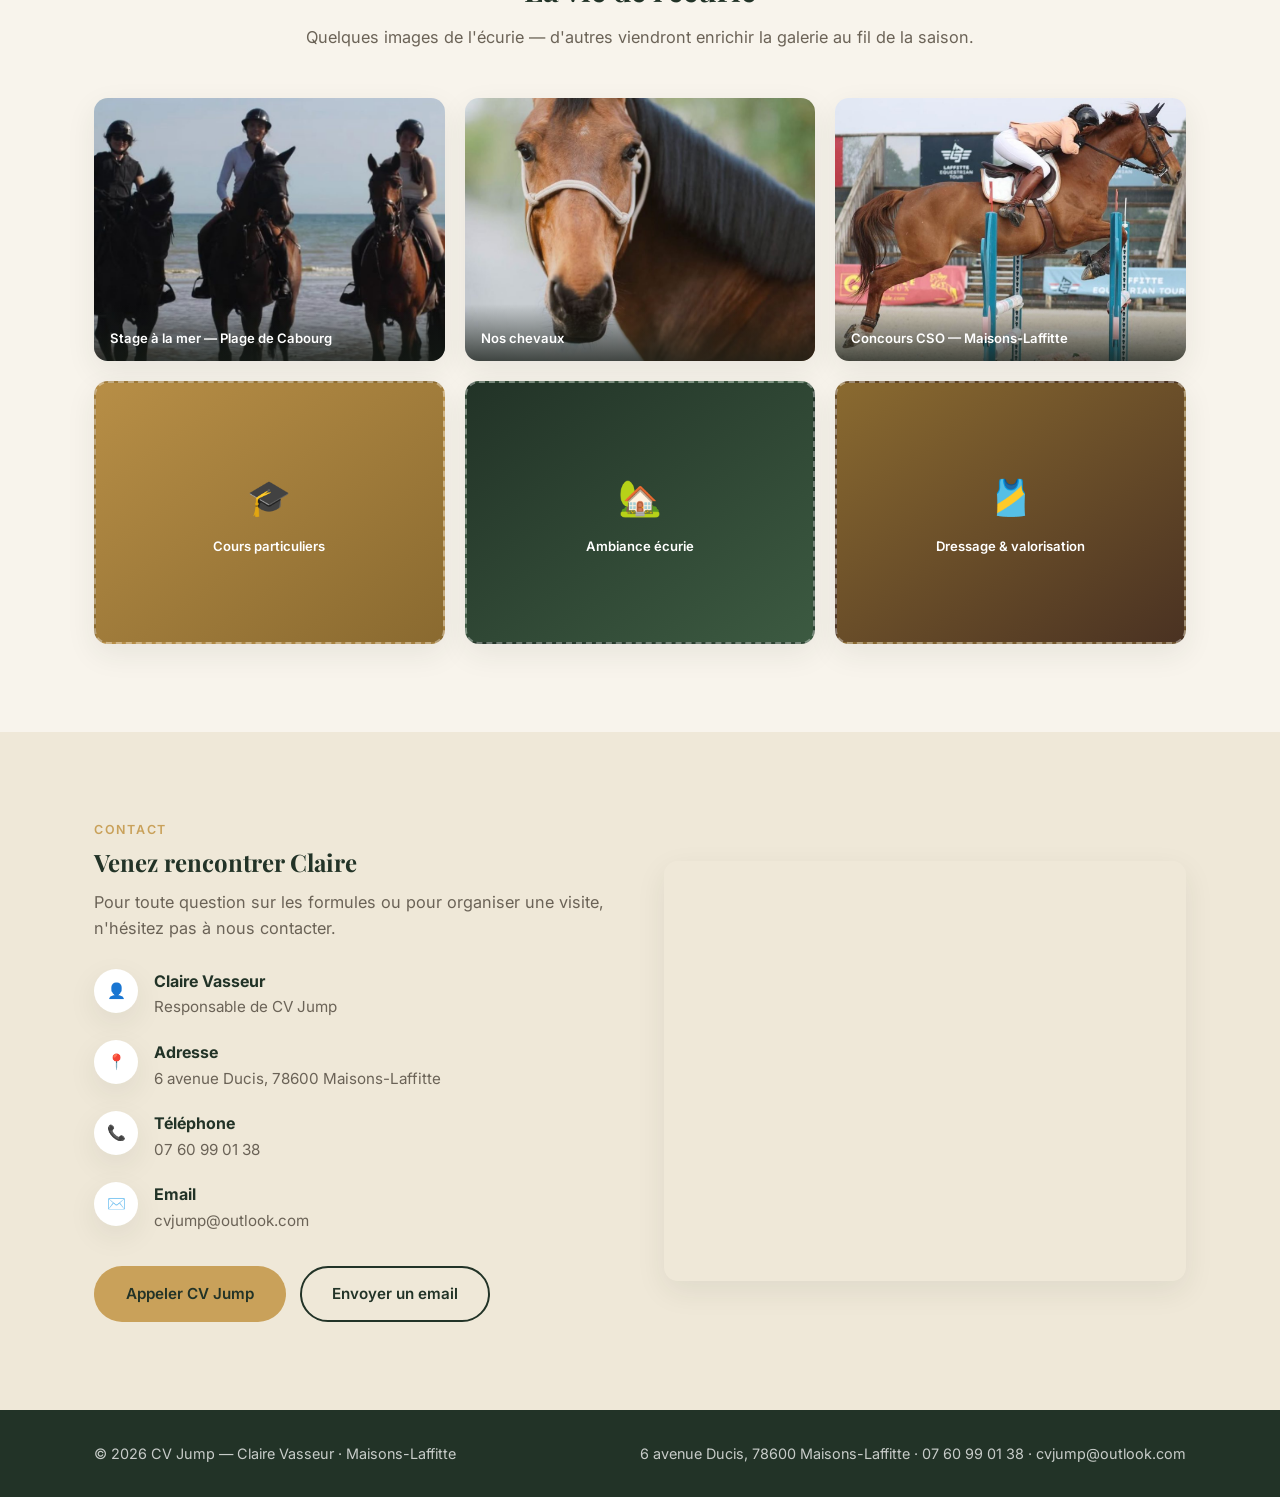
==== commit 50c11f33: "Intégrer le logo CV Jump et de vraies photos Ajoute le logo officiel dans l'en-tête et en favicon, e" ====
--- a/index.html
+++ b/index.html
@@ -5,14 +5,17 @@
 <meta name="viewport" content="width=device-width, initial-scale=1.0">
 <title>CV Jump — Centre équestre à Maisons-Laffitte</title>
 <meta name="description" content="CV Jump, centre équestre familial à Maisons-Laffitte animé par Claire Vasseur. Demi-pensions, cours particuliers, pension complète, à deux pas de l'hippodrome.">
-<link rel="icon" href="data:image/svg+xml,<svg xmlns=%22http://www.w3.org/2000/svg%22 viewBox=%220 0 100 100%22><text y=%22.9em%22 font-size=%2290%22>🐎</text></svg>">
+<link rel="icon" type="image/png" href="assets/img/favicon.png">
 <link rel="stylesheet" href="assets/css/style.css">
 </head>
 <body>
 
 <header class="site-header">
   <div class="container header-inner">
-    <a href="#top" class="logo">CV<span>Jump</span></a>
+    <a href="#top" class="logo">
+      <img src="assets/img/logo.png" alt="CV Jump" class="logo-img">
+      <span class="logo-text">CV<span>Jump</span></span>
+    </a>
     <button class="nav-toggle" id="navToggle" aria-label="Ouvrir le menu" aria-expanded="false">
       <span></span><span></span><span></span>
     </button>
@@ -213,11 +216,8 @@
 
   <section id="stages" class="section stages">
     <div class="container stages-grid">
-      <div class="stages-media" aria-hidden="true">
-        <div class="stages-photo-placeholder">
-          <span>🌊🐴</span>
-          <p>Photo à venir — Plage de Cabourg</p>
-        </div>
+      <div class="stages-media">
+        <img src="assets/img/stage-mer.jpg" alt="Cavaliers de CV Jump à cheval sur la plage de Cabourg" class="stages-photo">
       </div>
       <div class="stages-text">
         <p class="eyebrow">Stages</p>
@@ -264,19 +264,19 @@
       <div class="section-head">
         <p class="eyebrow">Galerie</p>
         <h2>La vie de l'écurie</h2>
-        <p class="section-sub">Emplacements prêts à recevoir vos photos — envoyez vos meilleurs clichés et ils remplaceront ces cadres.</p>
+        <p class="section-sub">Quelques images de l'écurie — d'autres viendront enrichir la galerie au fil de la saison.</p>
       </div>
       <div class="gallery-grid">
-        <figure class="gallery-item gallery-1">
-          <span class="gallery-icon">🌊🐴</span>
+        <figure class="gallery-item gallery-photo">
+          <img src="assets/img/stage-mer.jpg" alt="Cavaliers de CV Jump à cheval sur la plage de Cabourg">
           <figcaption>Stage à la mer — Plage de Cabourg</figcaption>
         </figure>
-        <figure class="gallery-item gallery-2">
-          <span class="gallery-icon">🐴</span>
+        <figure class="gallery-item gallery-photo">
+          <img src="assets/img/portrait-cheval.jpg" alt="Portrait d'un cheval de CV Jump">
           <figcaption>Nos chevaux</figcaption>
         </figure>
-        <figure class="gallery-item gallery-3">
-          <span class="gallery-icon">🏆</span>
+        <figure class="gallery-item gallery-photo">
+          <img src="assets/img/concours-cso.jpg" alt="Cavalière de CV Jump en concours de CSO à Maisons-Laffitte">
           <figcaption>Concours CSO — Maisons-Laffitte</figcaption>
         </figure>
         <figure class="gallery-item gallery-4">
--- a/assets/css/style.css
+++ b/assets/css/style.css
@@ -162,13 +162,26 @@
 }
 
 .logo {
+  display: flex;
+  align-items: center;
+  gap: 10px;
+}
+
+.logo-img {
+  height: 44px;
+  width: 44px;
+  border-radius: 50%;
+  display: block;
+}
+
+.logo-text {
   font-family: 'Playfair Display', serif;
   font-size: 1.5rem;
   font-weight: 700;
   color: var(--green-deep);
 }
 
-.logo span { color: var(--tan); }
+.logo-text span { color: var(--tan); }
 
 .main-nav {
   display: flex;
@@ -526,28 +539,12 @@
   align-items: center;
 }
 
-.stages-photo-placeholder {
+.stages-photo {
+  width: 100%;
   aspect-ratio: 4 / 3;
+  object-fit: cover;
   border-radius: var(--radius);
-  background: repeating-linear-gradient(135deg, #2c4230, #2c4230 18px, #33502f 18px, #33502f 36px);
-  display: flex;
-  flex-direction: column;
-  align-items: center;
-  justify-content: center;
-  gap: 10px;
-  color: var(--white);
-  box-shadow: var(--shadow);
-  border: 2px dashed rgba(255,255,255,0.4);
-}
-
-.stages-photo-placeholder span { font-size: 2.6rem; }
-
-.stages-photo-placeholder p {
-  margin: 0;
-  font-size: 0.85rem;
-  color: rgba(255,255,255,0.85);
-  text-align: center;
-  padding: 0 24px;
+  box-shadow: var(--shadow);
 }
 
 .stages-text .check-list { margin: 20px 0 28px; }
@@ -564,29 +561,49 @@
   aspect-ratio: 4 / 3;
   border-radius: var(--radius);
   box-shadow: var(--shadow);
+  position: relative;
+  overflow: hidden;
+  color: var(--white);
+}
+
+/* Real photos */
+.gallery-photo img {
+  width: 100%;
+  height: 100%;
+  object-fit: cover;
+  display: block;
+}
+
+.gallery-photo figcaption {
+  position: absolute;
+  left: 0;
+  right: 0;
+  bottom: 0;
+  padding: 24px 16px 12px;
+  font-size: 0.82rem;
+  font-weight: 600;
+  background: linear-gradient(to top, rgba(20,26,20,0.75), transparent);
+}
+
+/* Placeholder tiles (awaiting real photos) */
+.gallery-4, .gallery-5, .gallery-6 {
   display: flex;
   flex-direction: column;
   align-items: center;
   justify-content: center;
   gap: 10px;
-  color: var(--white);
-  position: relative;
-  overflow: hidden;
   border: 2px dashed rgba(255,255,255,0.35);
 }
 
 .gallery-icon { font-size: 2.2rem; }
 
-.gallery-item figcaption {
+.gallery-4 figcaption, .gallery-5 figcaption, .gallery-6 figcaption {
   font-size: 0.82rem;
   font-weight: 600;
   text-align: center;
   padding: 0 16px;
 }
 
-.gallery-1 { background: linear-gradient(145deg, #2c4230, #1b2a20); }
-.gallery-2 { background: linear-gradient(145deg, #4a3222, #2e2013); }
-.gallery-3 { background: linear-gradient(145deg, #3c5a41, #223327); }
 .gallery-4 { background: linear-gradient(145deg, #b78e46, #8a6a30); }
 .gallery-5 { background: linear-gradient(145deg, #223327, #3c5a41); }
 .gallery-6 { background: linear-gradient(145deg, #8a6a30, #4a3222); }
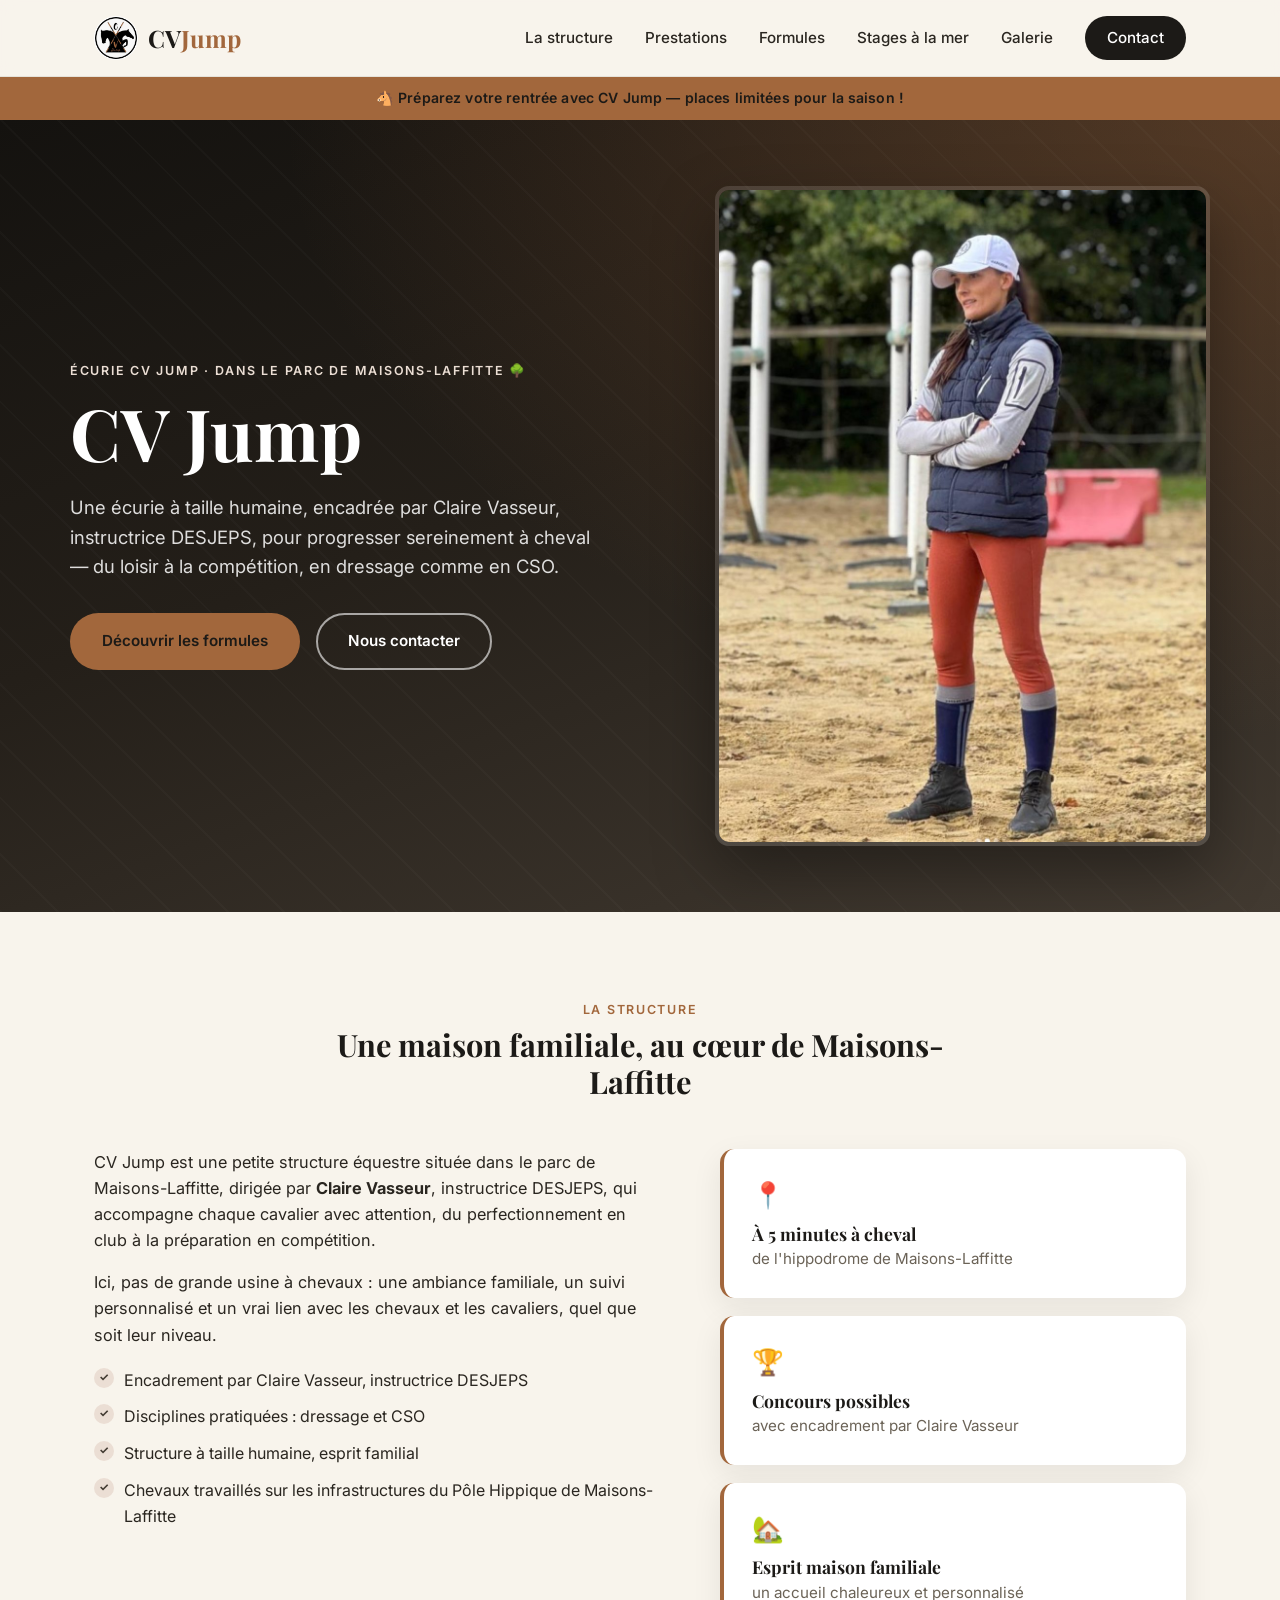
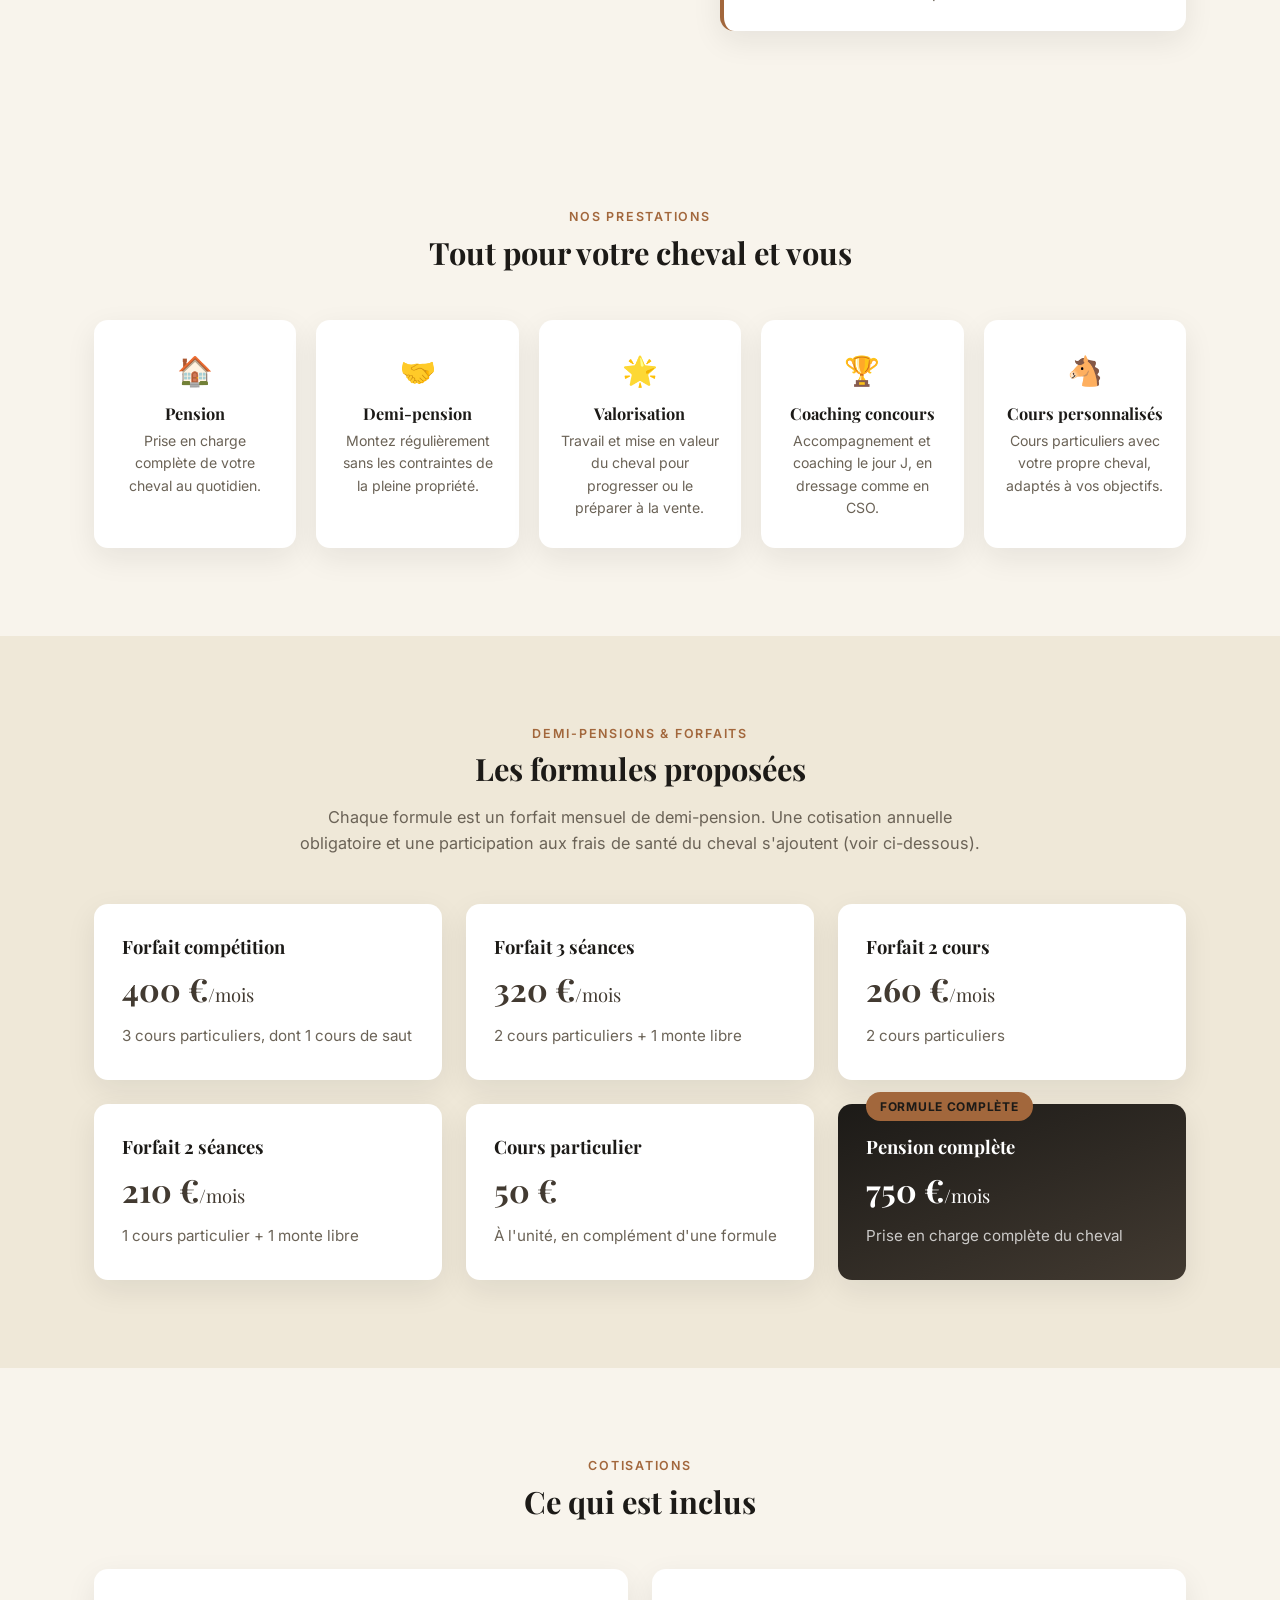
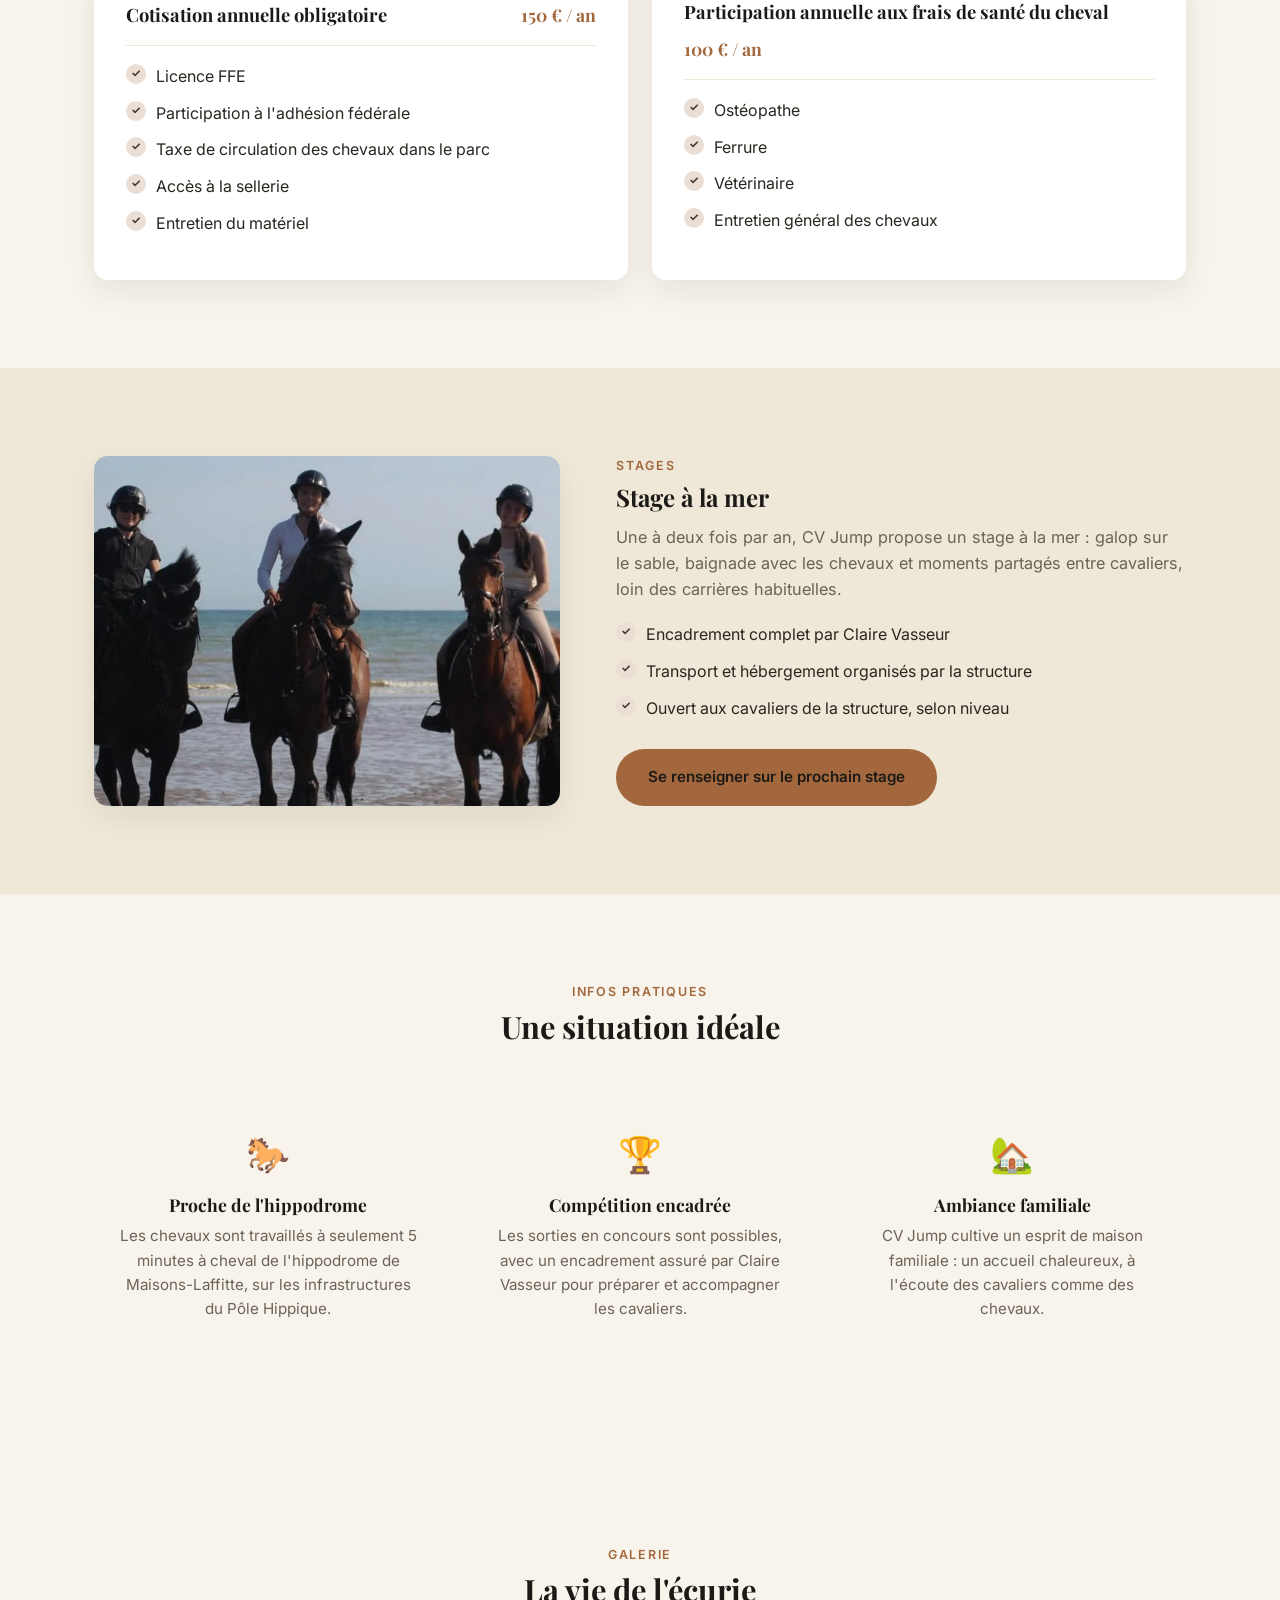
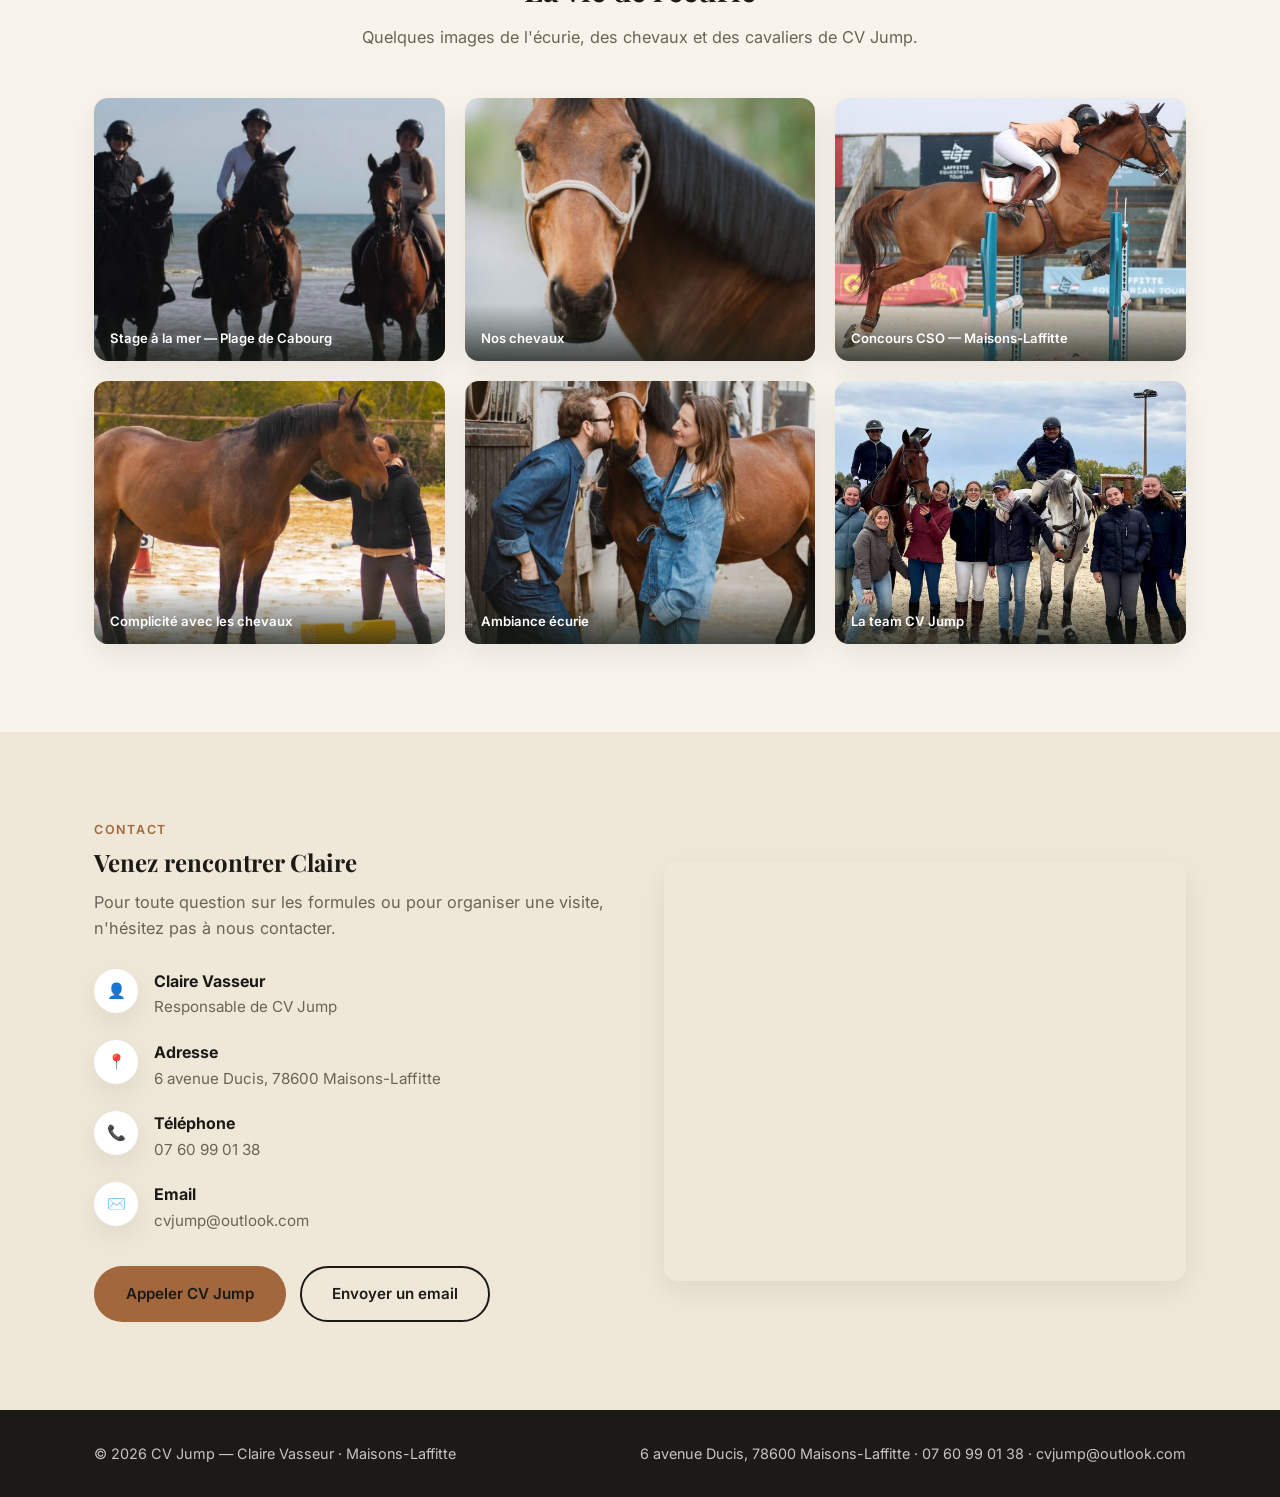
==== commit 17bc3cc6: "Recolorer le site aux couleurs du logo et ajouter une photo d'accueil Remplace la palette verte par " ====
--- a/index.html
+++ b/index.html
@@ -40,13 +40,18 @@
 
   <section class="hero">
     <div class="hero-bg" aria-hidden="true"></div>
-    <div class="container hero-content">
-      <p class="eyebrow">Écurie CV Jump · Dans le parc de Maisons-Laffitte 🌳</p>
-      <h1>CV Jump</h1>
-      <p class="hero-tagline">Une écurie à taille humaine, encadrée par Claire Vasseur, instructrice DESJEPS, pour progresser sereinement à cheval — du loisir à la compétition, en dressage comme en CSO.</p>
-      <div class="hero-actions">
-        <a href="#formules" class="btn btn-primary">Découvrir les formules</a>
-        <a href="#contact" class="btn btn-outline">Nous contacter</a>
+    <div class="container hero-grid">
+      <div class="hero-content">
+        <p class="eyebrow">Écurie CV Jump · Dans le parc de Maisons-Laffitte 🌳</p>
+        <h1>CV Jump</h1>
+        <p class="hero-tagline">Une écurie à taille humaine, encadrée par Claire Vasseur, instructrice DESJEPS, pour progresser sereinement à cheval — du loisir à la compétition, en dressage comme en CSO.</p>
+        <div class="hero-actions">
+          <a href="#formules" class="btn btn-primary">Découvrir les formules</a>
+          <a href="#contact" class="btn btn-outline">Nous contacter</a>
+        </div>
+      </div>
+      <div class="hero-photo">
+        <img src="assets/img/claire-coaching.jpg" alt="Claire Vasseur en plein coaching sur le terrain de CV Jump">
       </div>
     </div>
   </section>
@@ -264,7 +269,7 @@
       <div class="section-head">
         <p class="eyebrow">Galerie</p>
         <h2>La vie de l'écurie</h2>
-        <p class="section-sub">Quelques images de l'écurie — d'autres viendront enrichir la galerie au fil de la saison.</p>
+        <p class="section-sub">Quelques images de l'écurie, des chevaux et des cavaliers de CV Jump.</p>
       </div>
       <div class="gallery-grid">
         <figure class="gallery-item gallery-photo">
@@ -279,17 +284,17 @@
           <img src="assets/img/concours-cso.jpg" alt="Cavalière de CV Jump en concours de CSO à Maisons-Laffitte">
           <figcaption>Concours CSO — Maisons-Laffitte</figcaption>
         </figure>
-        <figure class="gallery-item gallery-4">
-          <span class="gallery-icon">🎓</span>
-          <figcaption>Cours particuliers</figcaption>
-        </figure>
-        <figure class="gallery-item gallery-5">
-          <span class="gallery-icon">🏡</span>
+        <figure class="gallery-item gallery-photo">
+          <img src="assets/img/complicite-cheval.jpg" alt="Claire Vasseur au contact d'un cheval sur le terrain">
+          <figcaption>Complicité avec les chevaux</figcaption>
+        </figure>
+        <figure class="gallery-item gallery-photo">
+          <img src="assets/img/ambiance-ecurie.jpg" alt="Moment partagé avec un cheval à l'écurie">
           <figcaption>Ambiance écurie</figcaption>
         </figure>
-        <figure class="gallery-item gallery-6">
-          <span class="gallery-icon">🎽</span>
-          <figcaption>Dressage &amp; valorisation</figcaption>
+        <figure class="gallery-item gallery-photo">
+          <img src="assets/img/team-cvjump.jpg" alt="La team CV Jump réunie lors d'un concours">
+          <figcaption>La team CV Jump</figcaption>
         </figure>
       </div>
     </div>
--- a/assets/css/style.css
+++ b/assets/css/style.css
@@ -1,10 +1,10 @@
 @import url('https://fonts.googleapis.com/css2?family=Playfair+Display:wght@600;700&family=Inter:wght@400;500;600;700&display=swap');
 
 :root {
-  --green-deep: #223327;
-  --green: #3c5a41;
-  --tan: #c9a15a;
-  --tan-light: #e9d8b6;
+  --ink: #1c1a17;
+  --ink-soft: #423a31;
+  --copper: #a2673c;
+  --copper-light: #ebded4;
   --cream: #f8f4ec;
   --cream-dark: #efe8d8;
   --brown: #4a3222;
@@ -12,8 +12,8 @@
   --text-light: #6b6357;
   --white: #ffffff;
   --radius: 14px;
-  --shadow: 0 10px 30px rgba(34, 51, 39, 0.08);
-  --shadow-hover: 0 16px 40px rgba(34, 51, 39, 0.14);
+  --shadow: 0 10px 30px rgba(28, 26, 23, 0.08);
+  --shadow-hover: 0 16px 40px rgba(28, 26, 23, 0.14);
 }
 
 * { box-sizing: border-box; }
@@ -30,7 +30,7 @@
 
 h1, h2, h3 {
   font-family: 'Playfair Display', Georgia, serif;
-  color: var(--green-deep);
+  color: var(--ink);
   margin: 0 0 0.5em;
   line-height: 1.2;
 }
@@ -57,7 +57,7 @@
   letter-spacing: 0.14em;
   font-size: 0.78rem;
   font-weight: 600;
-  color: var(--tan);
+  color: var(--copper);
   margin-bottom: 0.6em;
 }
 
@@ -83,9 +83,9 @@
   position: absolute;
   left: 0;
   top: 0;
-  color: var(--green);
+  color: var(--ink-soft);
   font-weight: 700;
-  background: var(--tan-light);
+  background: var(--copper-light);
   width: 20px;
   height: 20px;
   border-radius: 50%;
@@ -109,12 +109,12 @@
 }
 
 .btn-primary {
-  background: var(--tan);
-  color: var(--green-deep);
+  background: var(--copper);
+  color: var(--ink);
 }
 
 .btn-primary:hover {
-  background: #b78e46;
+  background: #845635;
   transform: translateY(-2px);
   box-shadow: var(--shadow-hover);
 }
@@ -130,12 +130,12 @@
 }
 
 .btn-outline-dark {
-  border-color: var(--green-deep);
-  color: var(--green-deep);
+  border-color: var(--ink);
+  color: var(--ink);
 }
 
 .btn-outline-dark:hover {
-  background: rgba(34, 51, 39, 0.08);
+  background: rgba(28, 26, 23, 0.08);
 }
 
 .contact-actions {
@@ -151,7 +151,7 @@
   z-index: 100;
   background: rgba(248, 244, 236, 0.92);
   backdrop-filter: blur(8px);
-  border-bottom: 1px solid rgba(34, 51, 39, 0.08);
+  border-bottom: 1px solid rgba(28, 26, 23, 0.08);
 }
 
 .header-inner {
@@ -178,10 +178,10 @@
   font-family: 'Playfair Display', serif;
   font-size: 1.5rem;
   font-weight: 700;
-  color: var(--green-deep);
-}
-
-.logo-text span { color: var(--tan); }
+  color: var(--ink);
+}
+
+.logo-text span { color: var(--copper); }
 
 .main-nav {
   display: flex;
@@ -196,16 +196,16 @@
   transition: color 0.2s ease;
 }
 
-.main-nav a:hover { color: var(--green); }
+.main-nav a:hover { color: var(--ink-soft); }
 
 .nav-cta {
-  background: var(--green-deep);
+  background: var(--ink);
   color: var(--white) !important;
   padding: 10px 22px;
   border-radius: 999px;
 }
 
-.nav-cta:hover { background: var(--green) !important; }
+.nav-cta:hover { background: var(--ink-soft) !important; }
 
 .nav-toggle {
   display: none;
@@ -223,7 +223,7 @@
   display: block;
   height: 2px;
   width: 100%;
-  background: var(--green-deep);
+  background: var(--ink);
   border-radius: 2px;
 }
 
@@ -241,8 +241,8 @@
   position: absolute;
   inset: 0;
   background:
-    radial-gradient(ellipse at top right, rgba(201,161,90,0.35), transparent 55%),
-    linear-gradient(160deg, #1b2a20 0%, #2c4230 45%, #3c5a41 100%);
+    radial-gradient(ellipse at top right, rgba(162,103,60,0.4), transparent 55%),
+    linear-gradient(160deg, #14120f 0%, #241f19 45%, #423a31 100%);
   z-index: -1;
 }
 
@@ -254,9 +254,27 @@
     repeating-linear-gradient(45deg, rgba(255,255,255,0.02) 0, rgba(255,255,255,0.02) 2px, transparent 2px, transparent 40px);
 }
 
-.hero-content { max-width: 680px; padding: 60px 24px; }
-
-.hero .eyebrow { color: var(--tan-light); }
+.hero-grid {
+  display: grid;
+  grid-template-columns: 1.1fr 0.9fr;
+  align-items: center;
+  gap: 40px;
+  padding: 60px 0;
+}
+
+.hero-content { max-width: 620px; }
+
+.hero-photo img {
+  width: 100%;
+  aspect-ratio: 3 / 4;
+  object-fit: cover;
+  object-position: top center;
+  border-radius: var(--radius);
+  box-shadow: 0 24px 60px rgba(0,0,0,0.35);
+  border: 4px solid rgba(255,255,255,0.12);
+}
+
+.hero .eyebrow { color: var(--copper-light); }
 
 .hero h1 {
   color: var(--white);
@@ -299,7 +317,7 @@
   border-radius: var(--radius);
   padding: 26px 28px;
   box-shadow: var(--shadow);
-  border-left: 4px solid var(--tan);
+  border-left: 4px solid var(--copper);
 }
 
 .highlight-icon { font-size: 1.6rem; }
@@ -335,7 +353,7 @@
 
 .price {
   font-family: 'Playfair Display', serif;
-  color: var(--green);
+  color: var(--ink-soft);
   font-size: 1.15rem;
   margin: 0 0 0.5em;
 }
@@ -345,7 +363,7 @@
 .price-desc { color: var(--text-light); font-size: 0.95rem; margin: 0; }
 
 .price-card-featured {
-  background: linear-gradient(160deg, var(--green-deep), var(--green));
+  background: linear-gradient(160deg, var(--ink), var(--ink-soft));
   color: var(--white);
 }
 
@@ -358,8 +376,8 @@
   position: absolute;
   top: -12px;
   left: 28px;
-  background: var(--tan);
-  color: var(--green-deep);
+  background: var(--copper);
+  color: var(--ink);
   font-size: 0.75rem;
   font-weight: 700;
   text-transform: uppercase;
@@ -398,7 +416,7 @@
 .inclus-price {
   font-family: 'Playfair Display', serif;
   font-weight: 700;
-  color: var(--tan);
+  color: var(--copper);
   font-size: 1.1rem;
   white-space: nowrap;
   margin: 0;
@@ -462,13 +480,13 @@
   box-shadow: var(--shadow);
 }
 
-.contact-list strong { display: block; color: var(--green-deep); }
+.contact-list strong { display: block; color: var(--ink); }
 
 .contact-list span { color: var(--text-light); font-size: 0.95rem; }
 
 .contact-list a { color: var(--text-light); }
 
-.contact-list a:hover { color: var(--green); }
+.contact-list a:hover { color: var(--ink-soft); }
 
 .contact-map {
   border-radius: var(--radius);
@@ -485,8 +503,8 @@
 
 /* Announcement bar */
 .announce-bar {
-  background: var(--tan);
-  color: var(--green-deep);
+  background: var(--copper);
+  color: var(--ink);
 }
 
 .announce-bar p {
@@ -604,13 +622,13 @@
   padding: 0 16px;
 }
 
-.gallery-4 { background: linear-gradient(145deg, #b78e46, #8a6a30); }
-.gallery-5 { background: linear-gradient(145deg, #223327, #3c5a41); }
-.gallery-6 { background: linear-gradient(145deg, #8a6a30, #4a3222); }
+.gallery-4 { background: linear-gradient(145deg, #a2673c, #6e4527); }
+.gallery-5 { background: linear-gradient(145deg, #1c1a17, #423a31); }
+.gallery-6 { background: linear-gradient(145deg, #6e4527, #1c1a17); }
 
 /* Footer */
 .site-footer {
-  background: var(--green-deep);
+  background: var(--ink);
   color: rgba(255,255,255,0.75);
   padding: 32px 0;
   font-size: 0.9rem;
@@ -629,7 +647,12 @@
 @media (max-width: 880px) {
   .structure-grid,
   .contact-grid,
-  .stages-grid { grid-template-columns: 1fr; }
+  .stages-grid,
+  .hero-grid { grid-template-columns: 1fr; }
+
+  .hero-grid { gap: 32px; }
+
+  .hero-photo { max-width: 320px; margin: 0 auto; order: -1; }
 
   .pricing-grid,
   .prestations-grid,
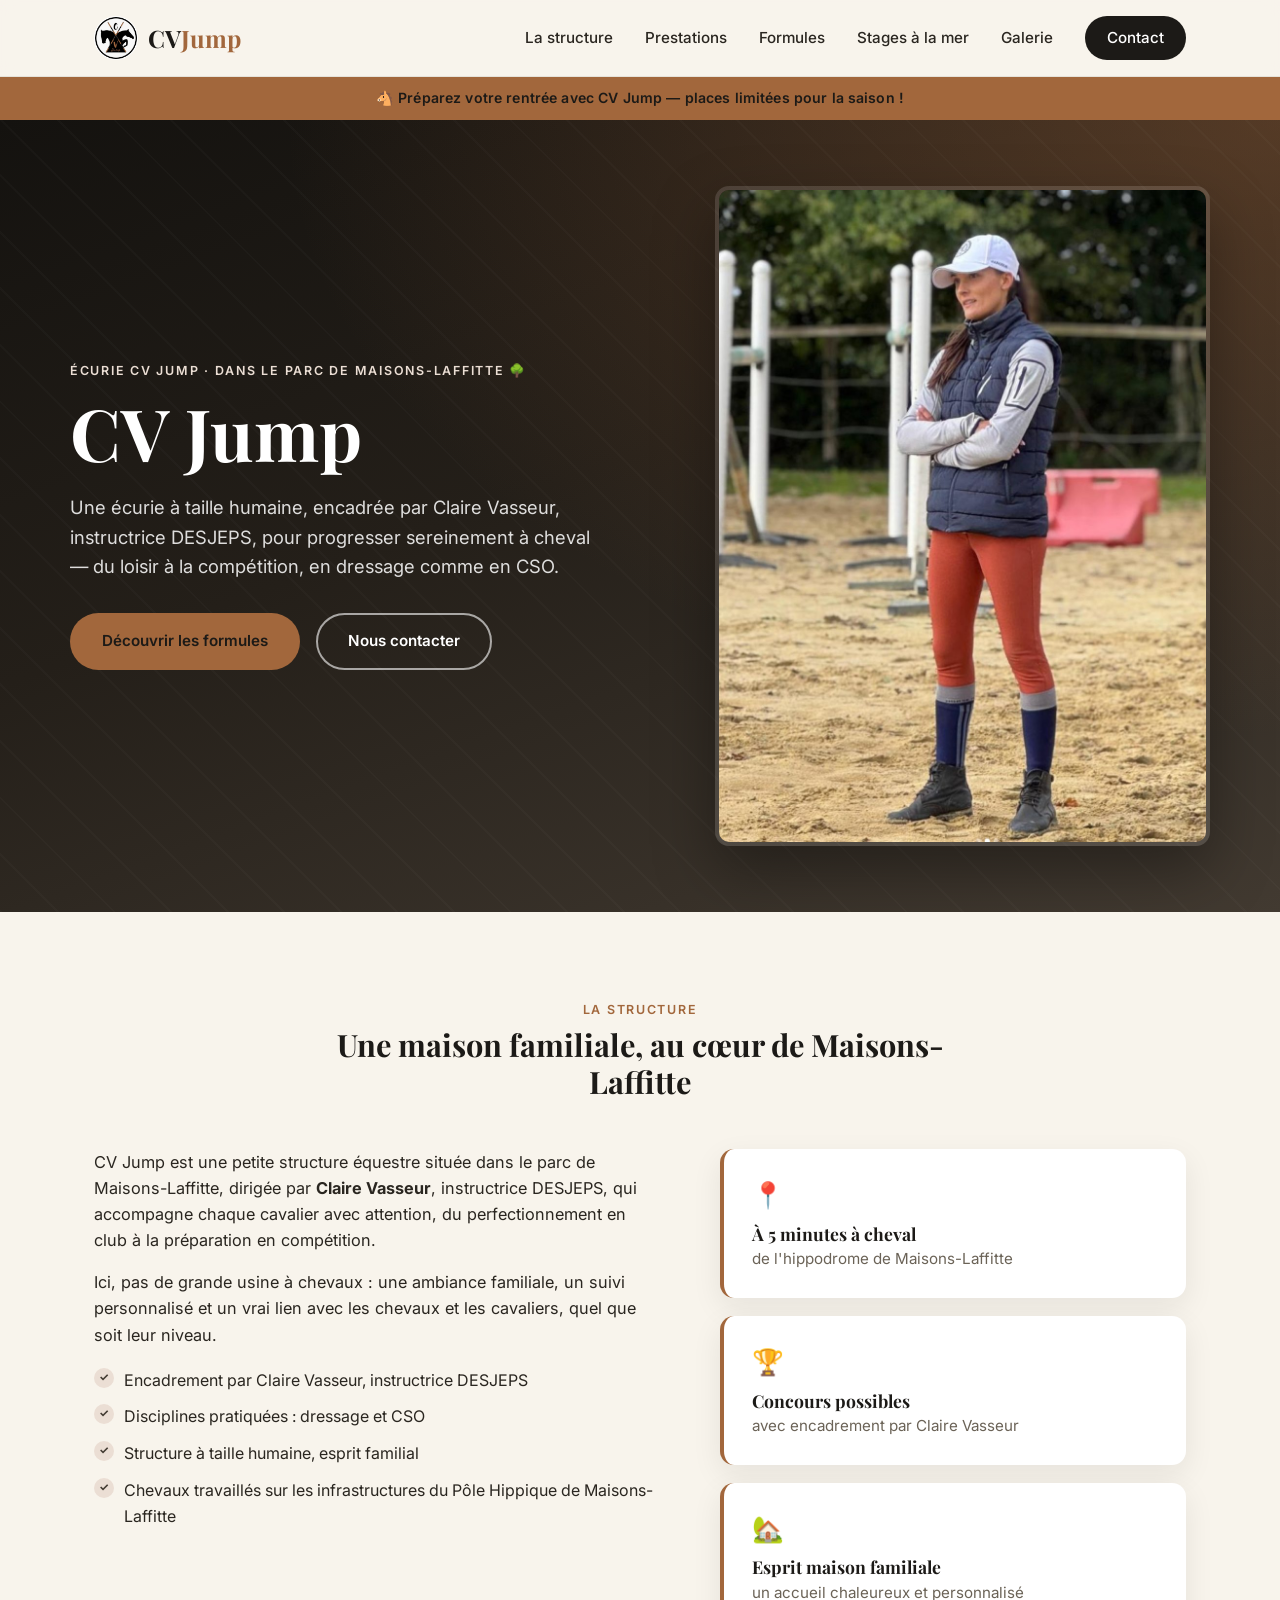
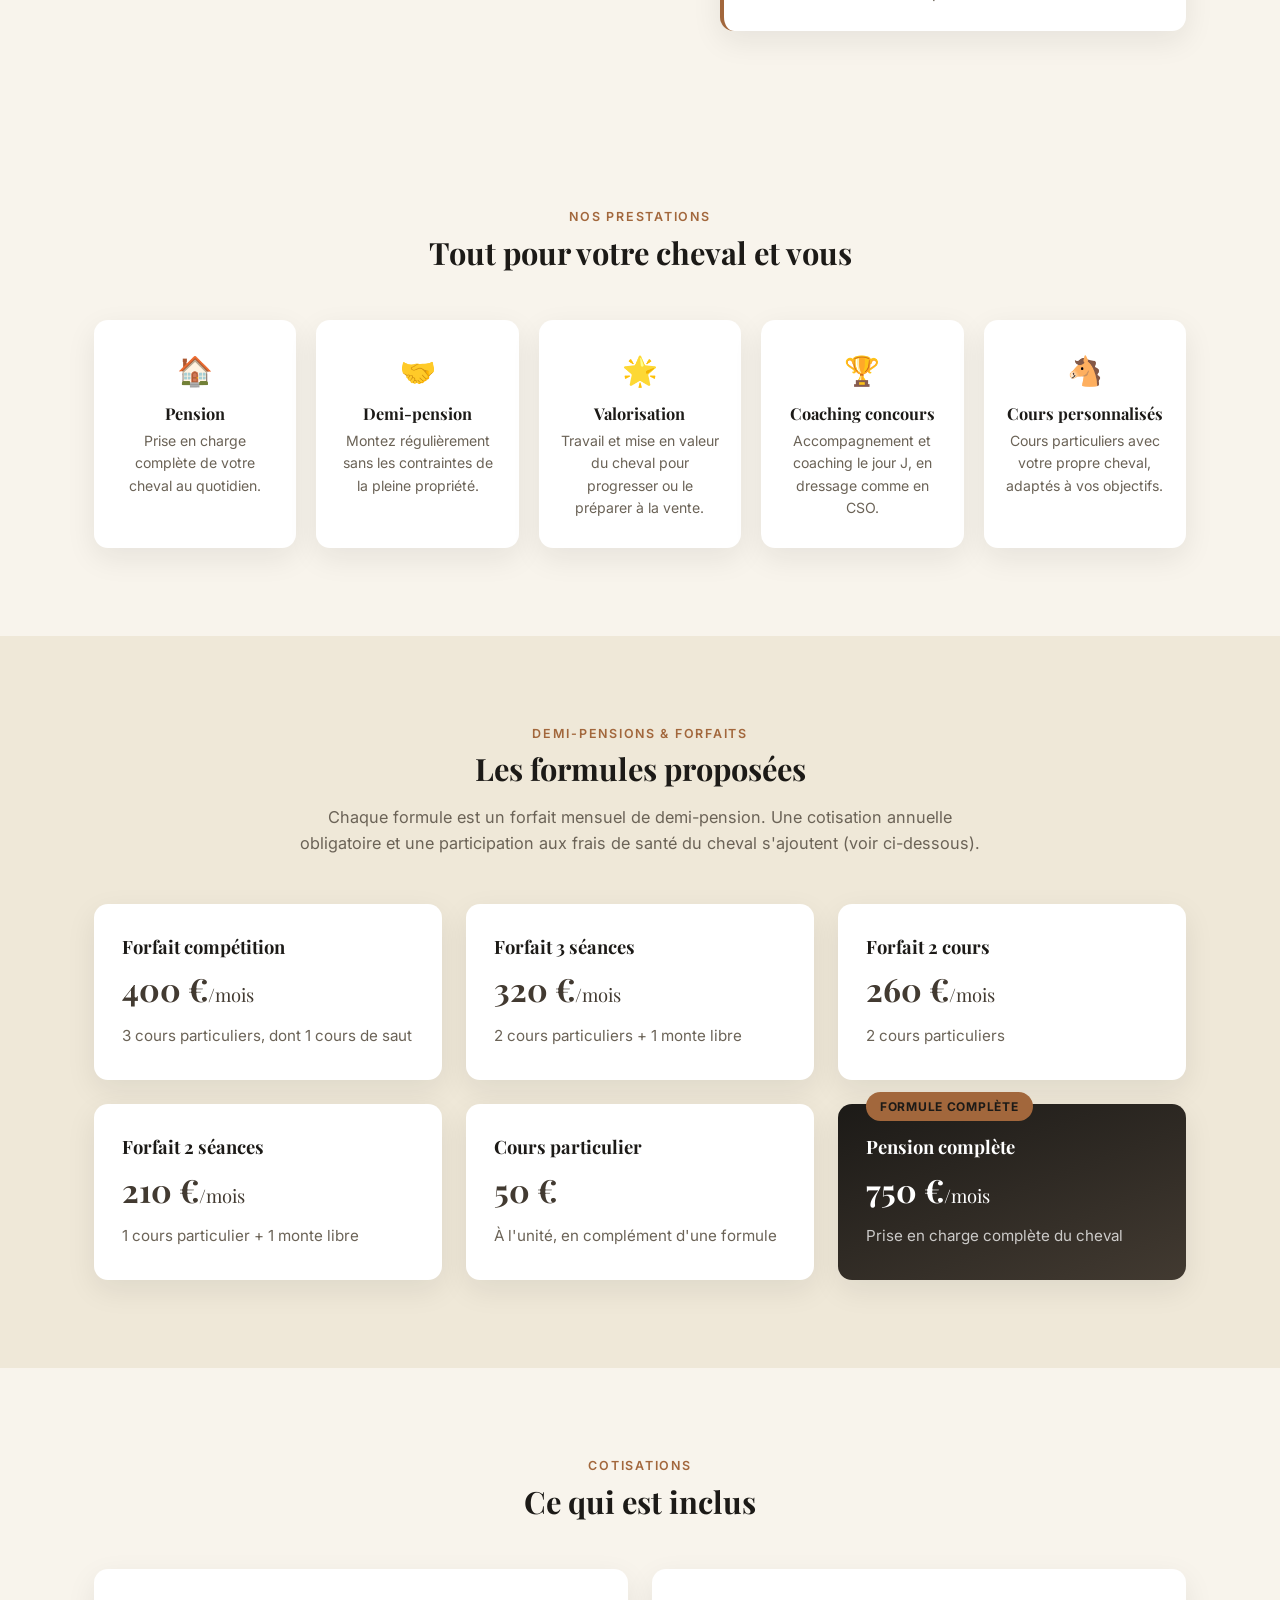
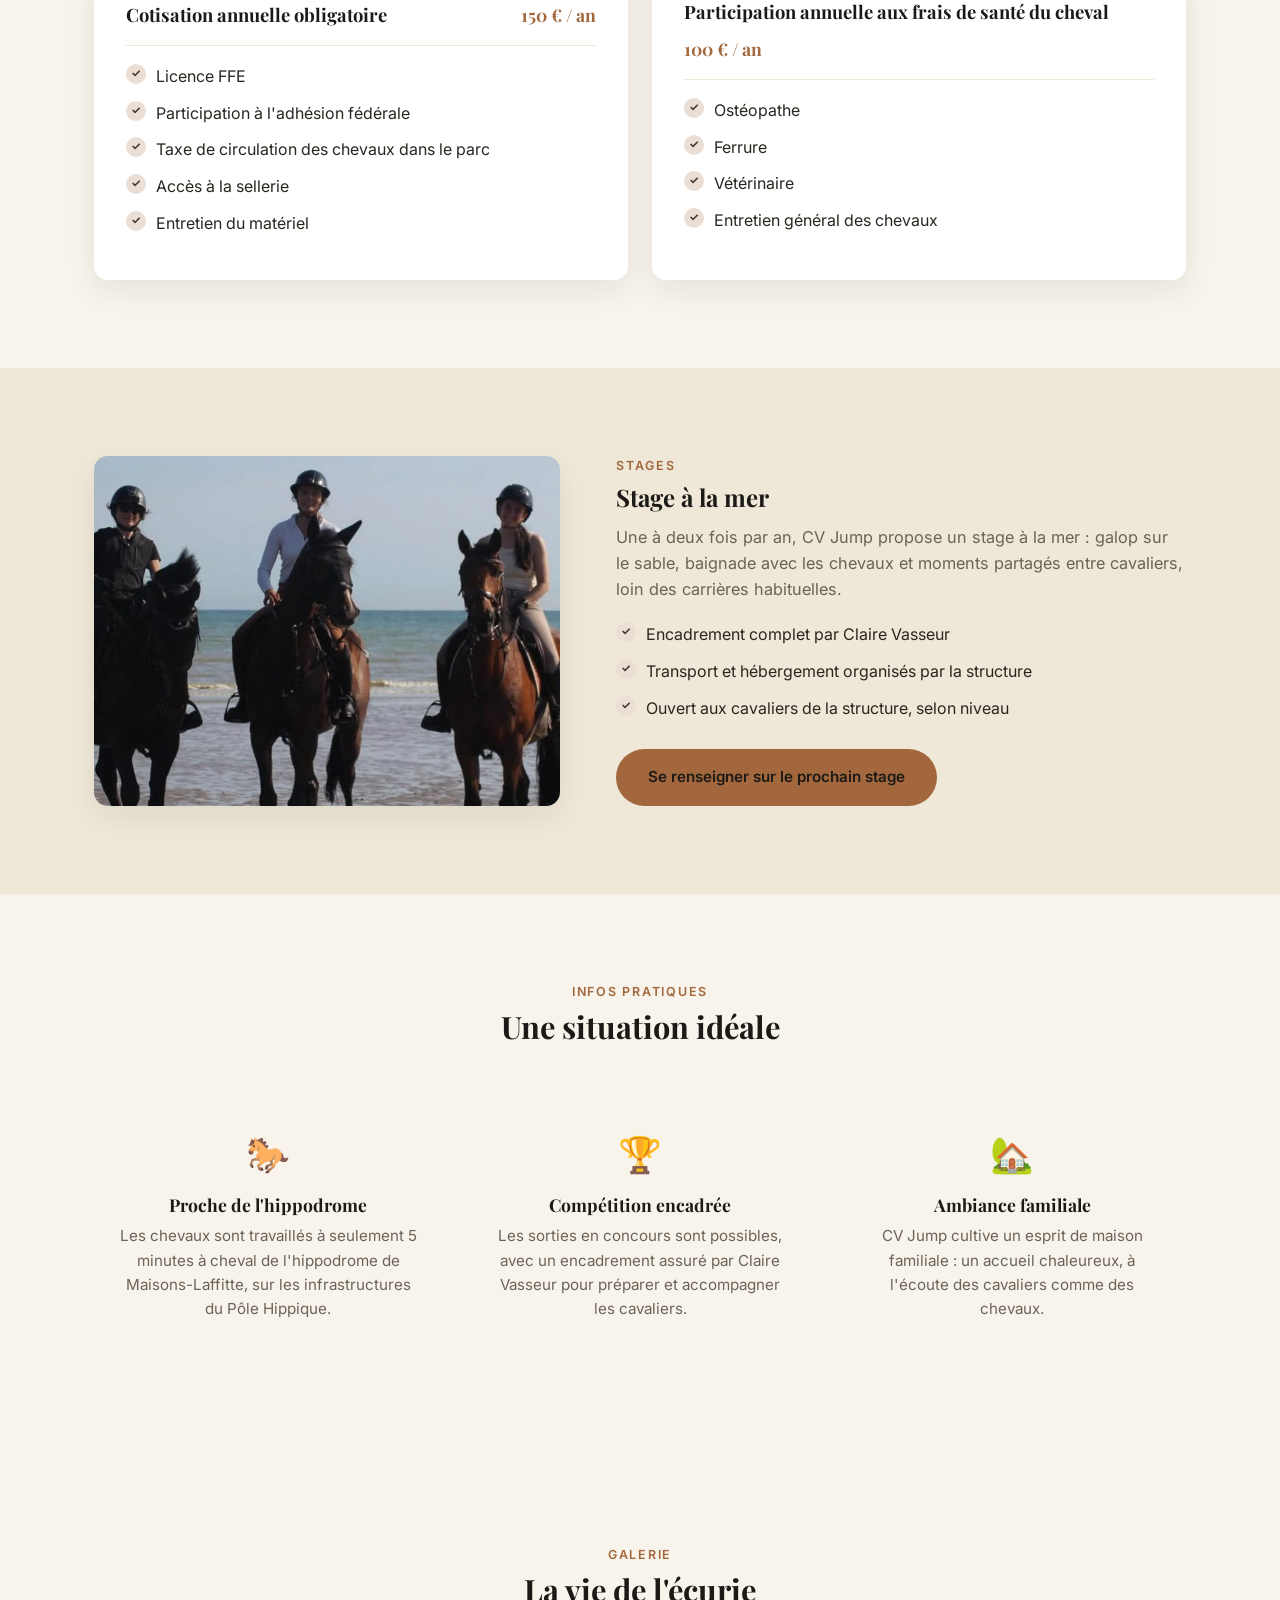
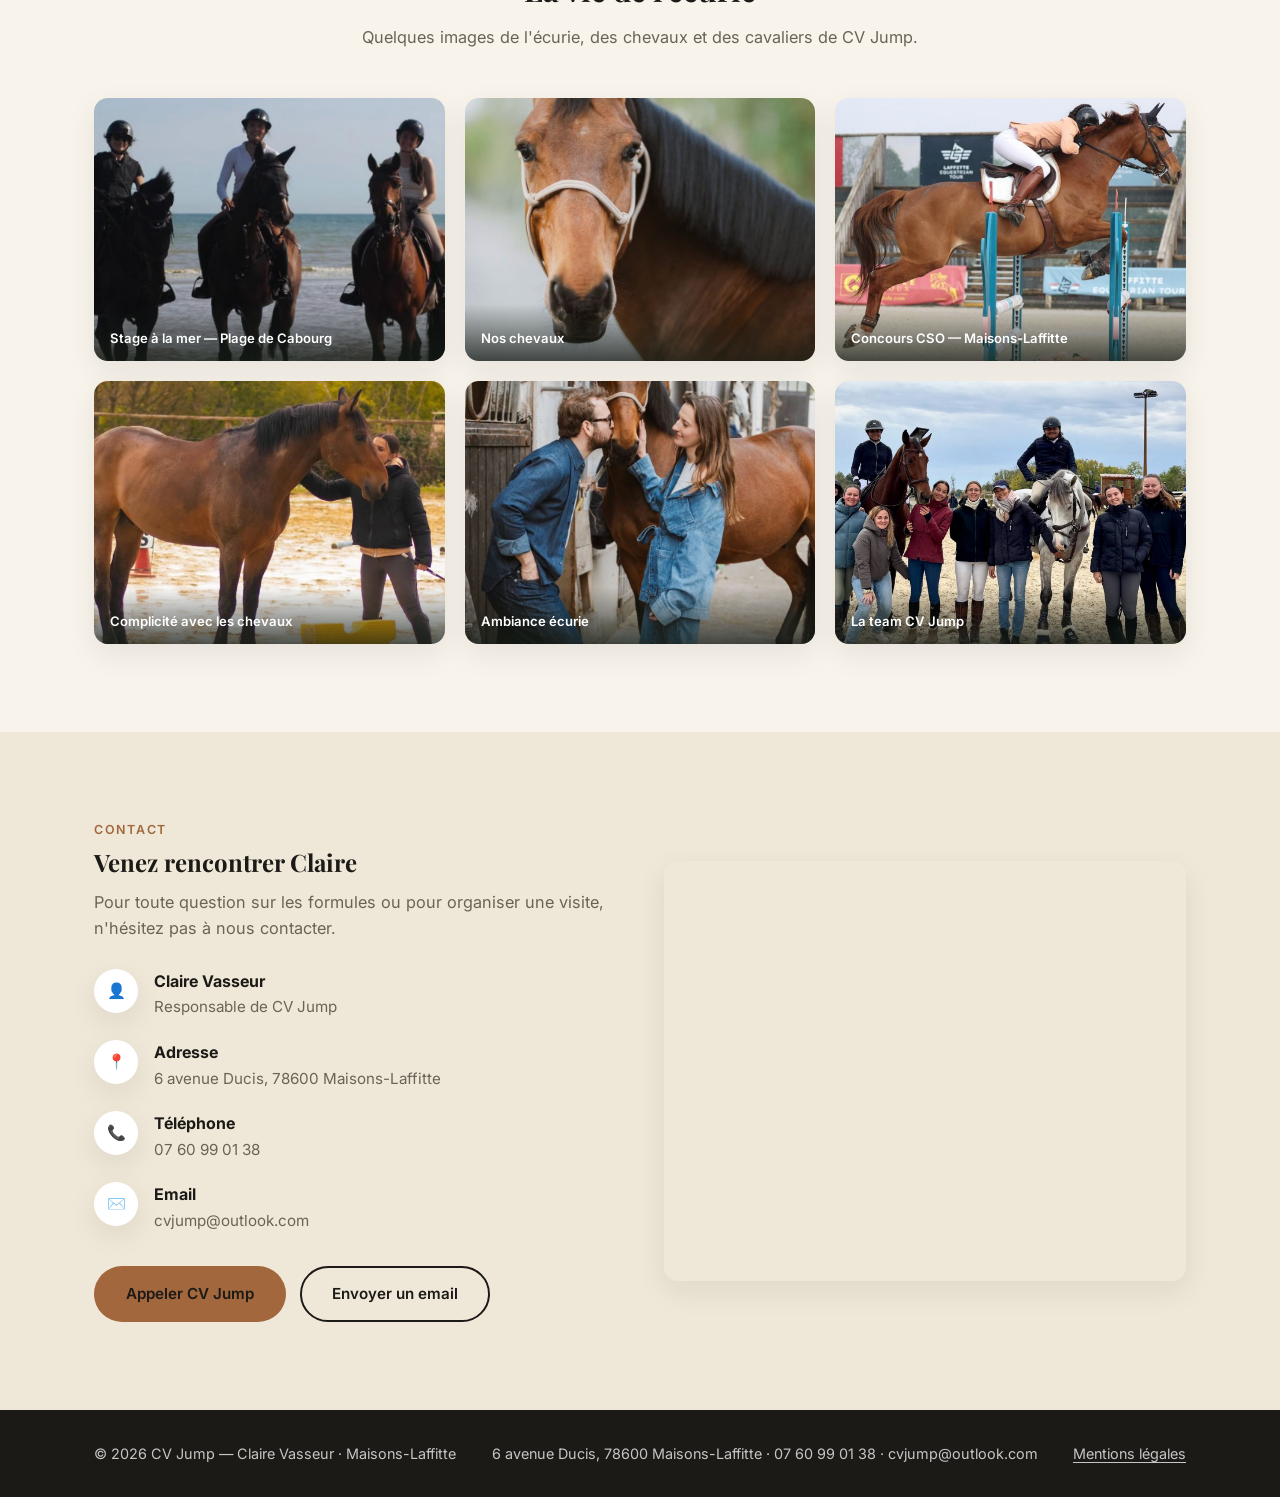
==== commit 4dc831ea: "Ajouter la page mentions légales et politique de confidentialité Page dédiée couvrant l'éditeur, l'h" ====
--- a/index.html
+++ b/index.html
@@ -361,6 +361,7 @@
   <div class="container footer-inner">
     <p>&copy; <span id="year"></span> CV Jump — Claire Vasseur · Maisons-Laffitte</p>
     <p class="footer-contact">6 avenue Ducis, 78600 Maisons-Laffitte · 07 60 99 01 38 · cvjump@outlook.com</p>
+    <a href="mentions-legales.html" class="footer-legal">Mentions légales</a>
   </div>
 </footer>
 
--- a/assets/css/style.css
+++ b/assets/css/style.css
@@ -643,6 +643,37 @@
 
 .footer-inner p { margin: 0; }
 
+.footer-legal {
+  color: rgba(255,255,255,0.75);
+  text-decoration: underline;
+  text-underline-offset: 3px;
+}
+
+.footer-legal:hover { color: var(--white); }
+
+/* Legal page */
+.legal-content {
+  max-width: 760px;
+  margin: 0 auto;
+}
+
+.legal-content h1 {
+  font-size: clamp(1.8rem, 3vw, 2.4rem);
+  margin-bottom: 0.6em;
+}
+
+.legal-content h2 {
+  font-size: 1.15rem;
+  margin-top: 2em;
+}
+
+.legal-content p,
+.legal-content li { color: var(--text); }
+
+.legal-content .check-list { margin: 1em 0; }
+
+.legal-content a { color: var(--copper); text-decoration: underline; }
+
 /* Responsive */
 @media (max-width: 880px) {
   .structure-grid,
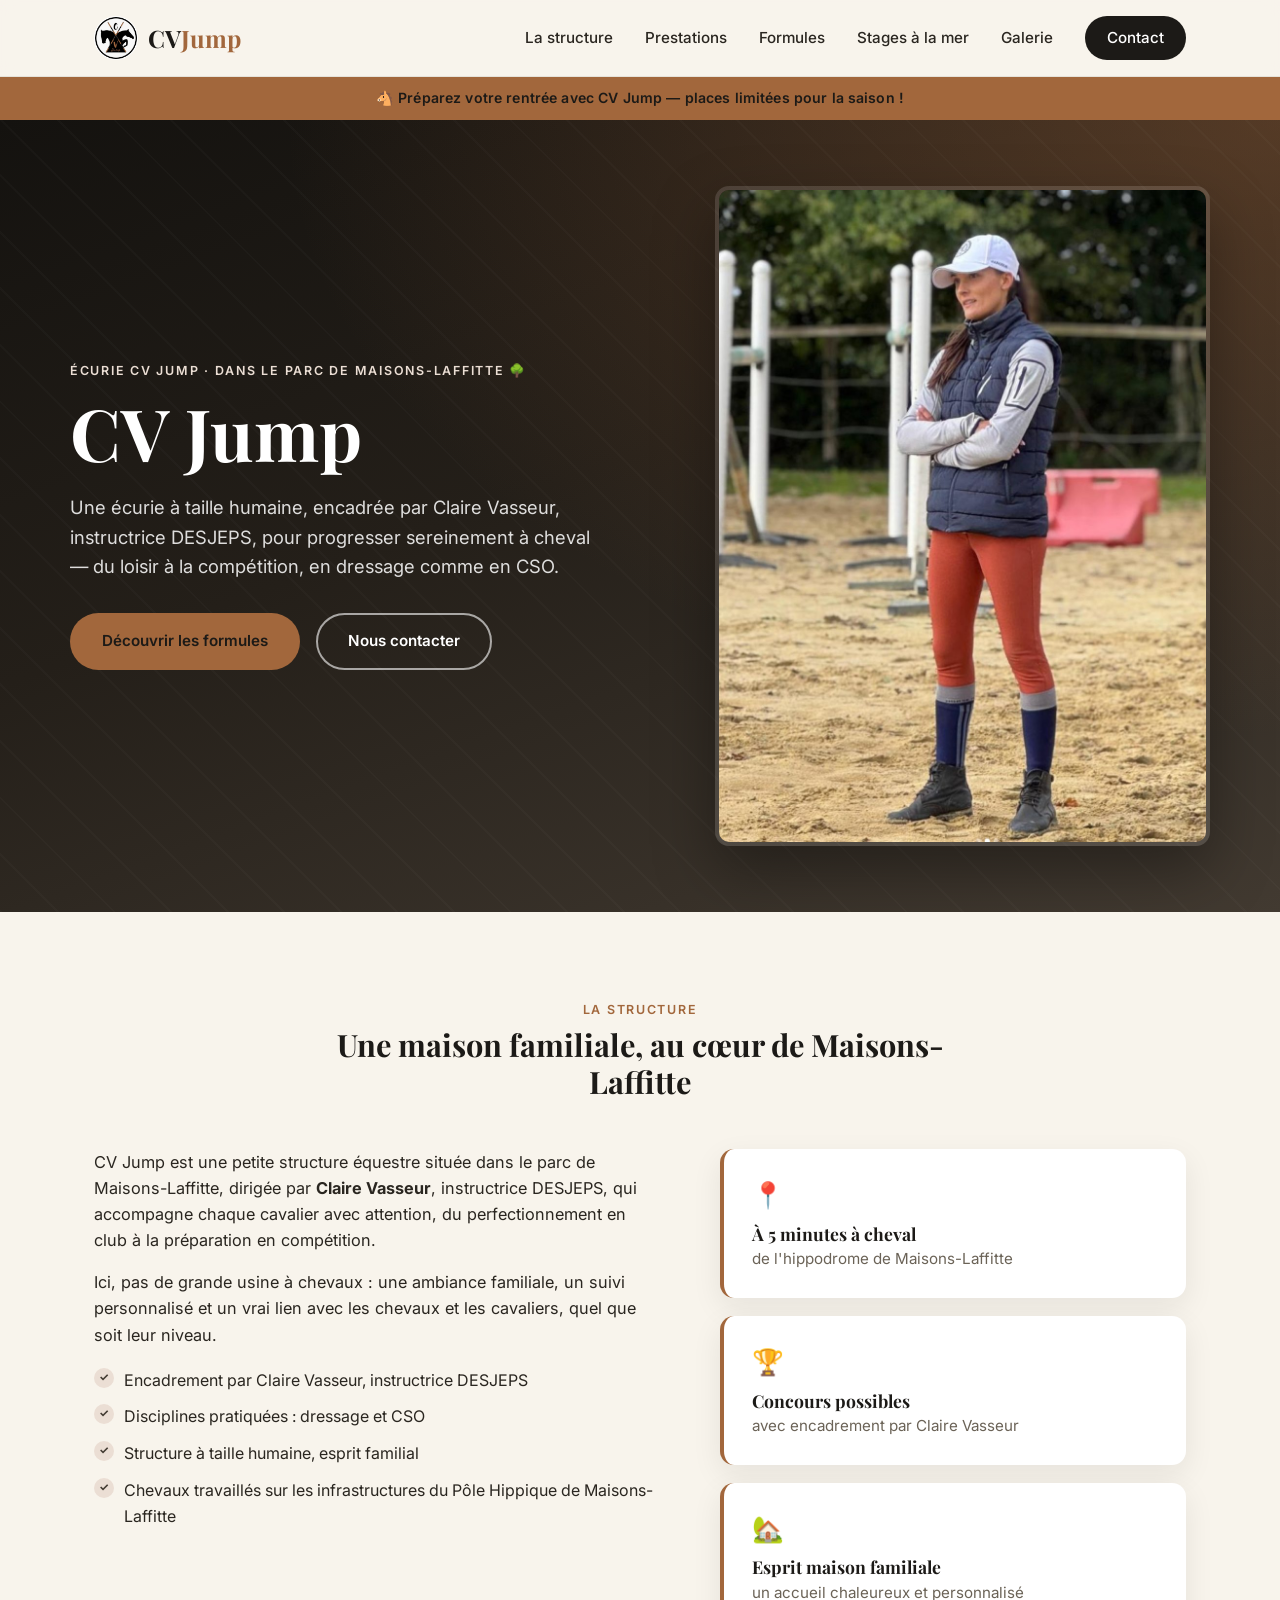
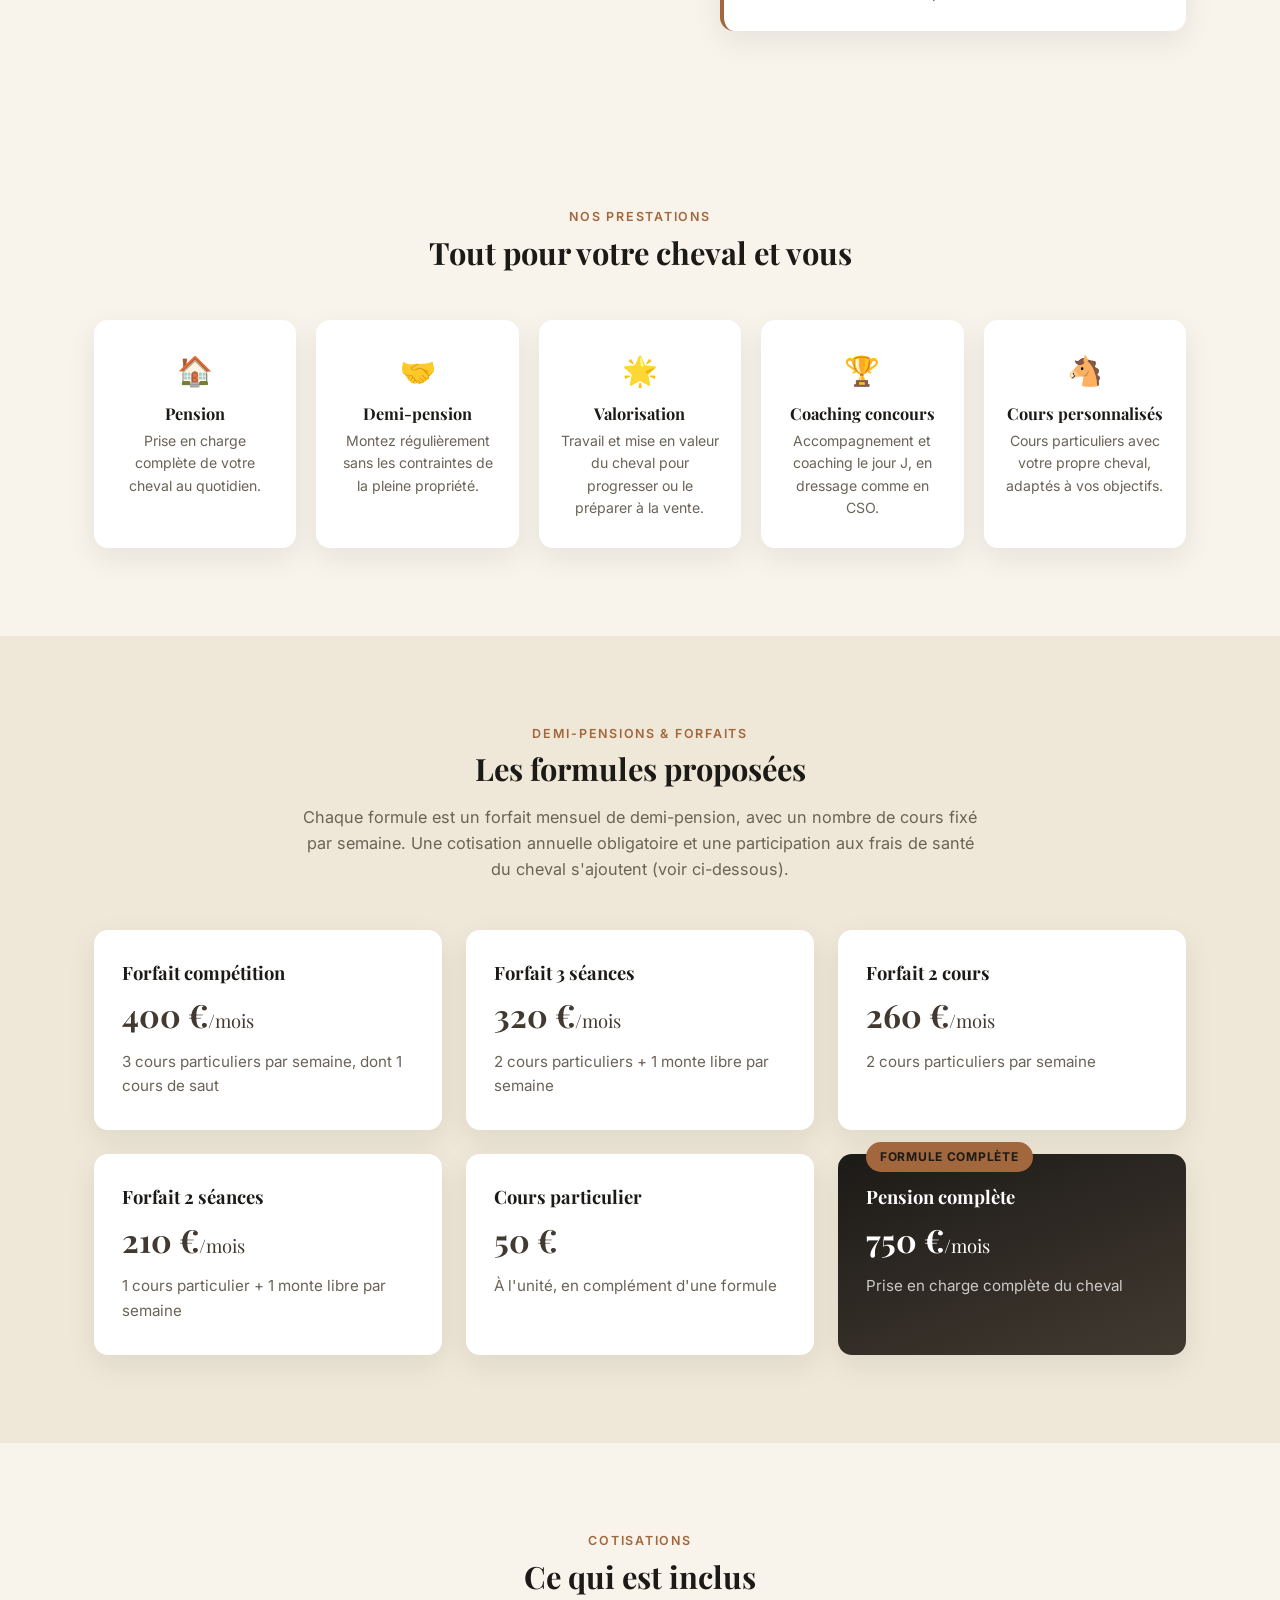
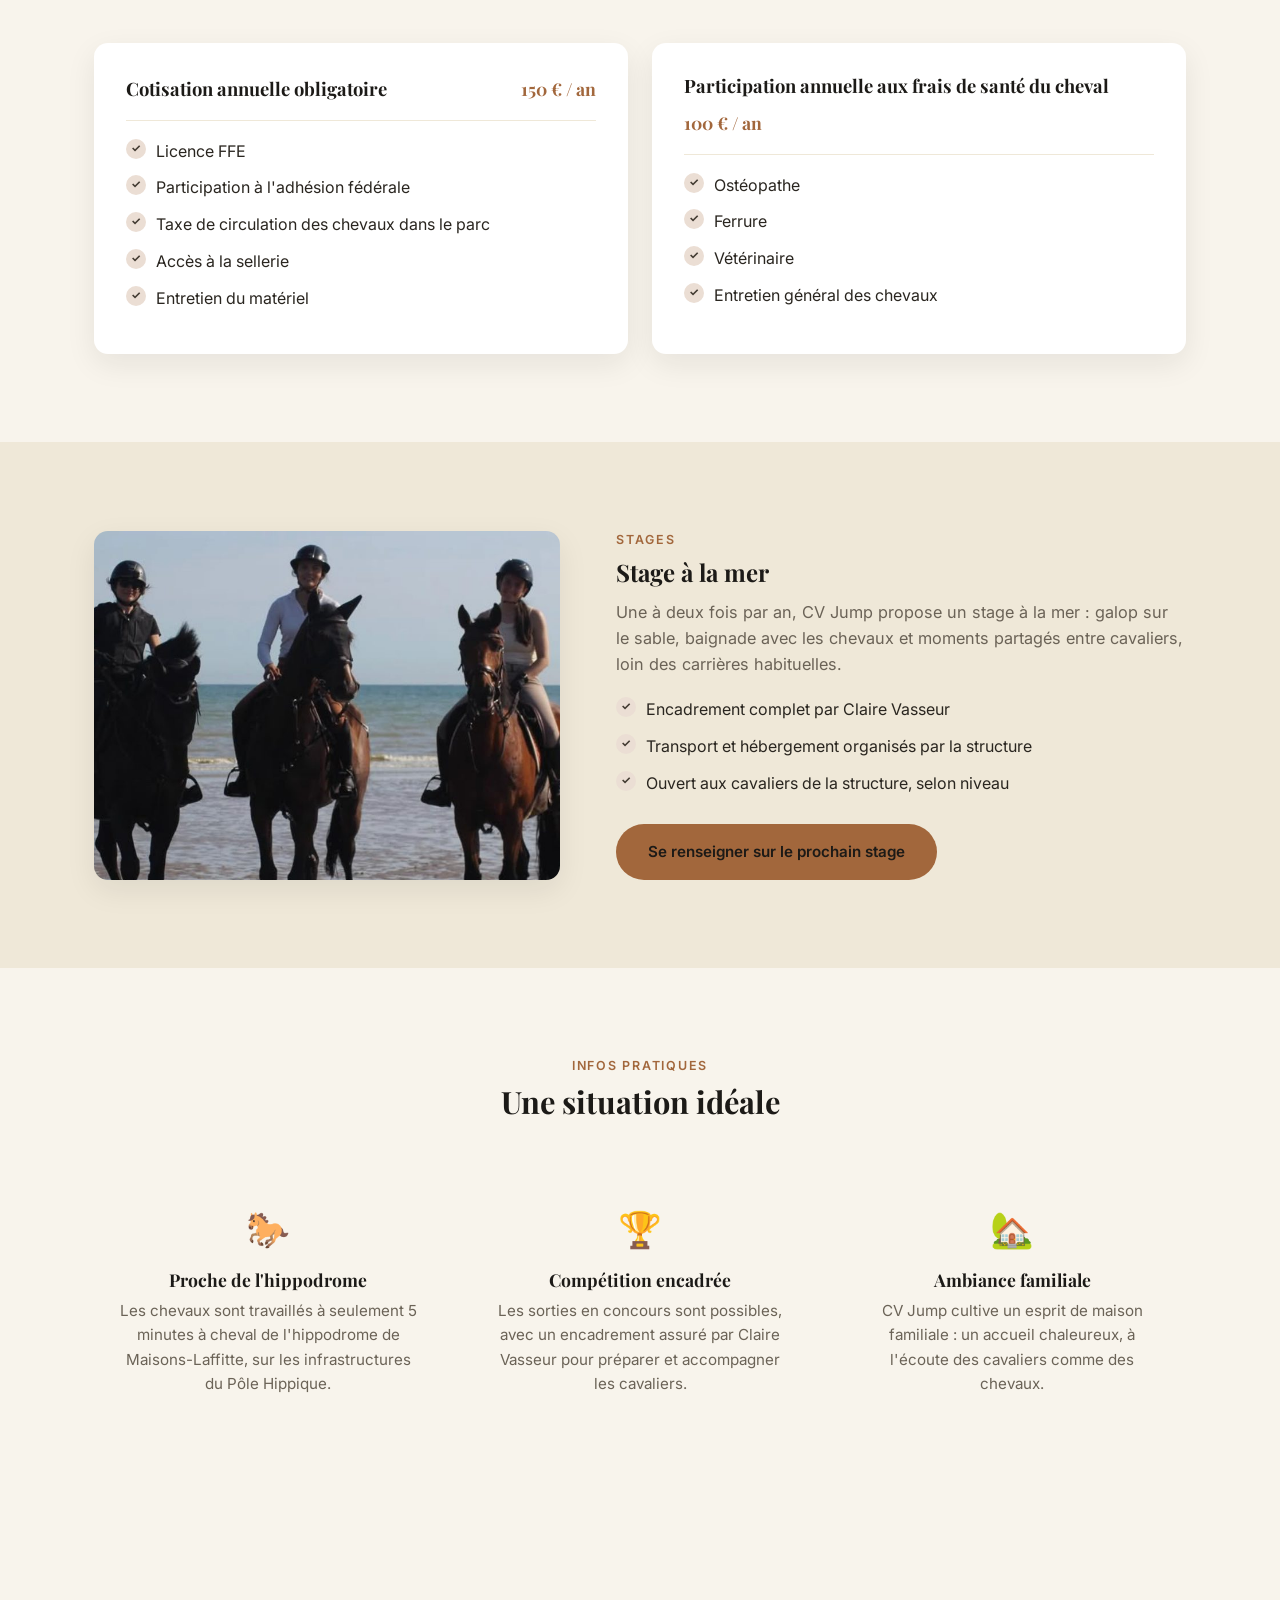
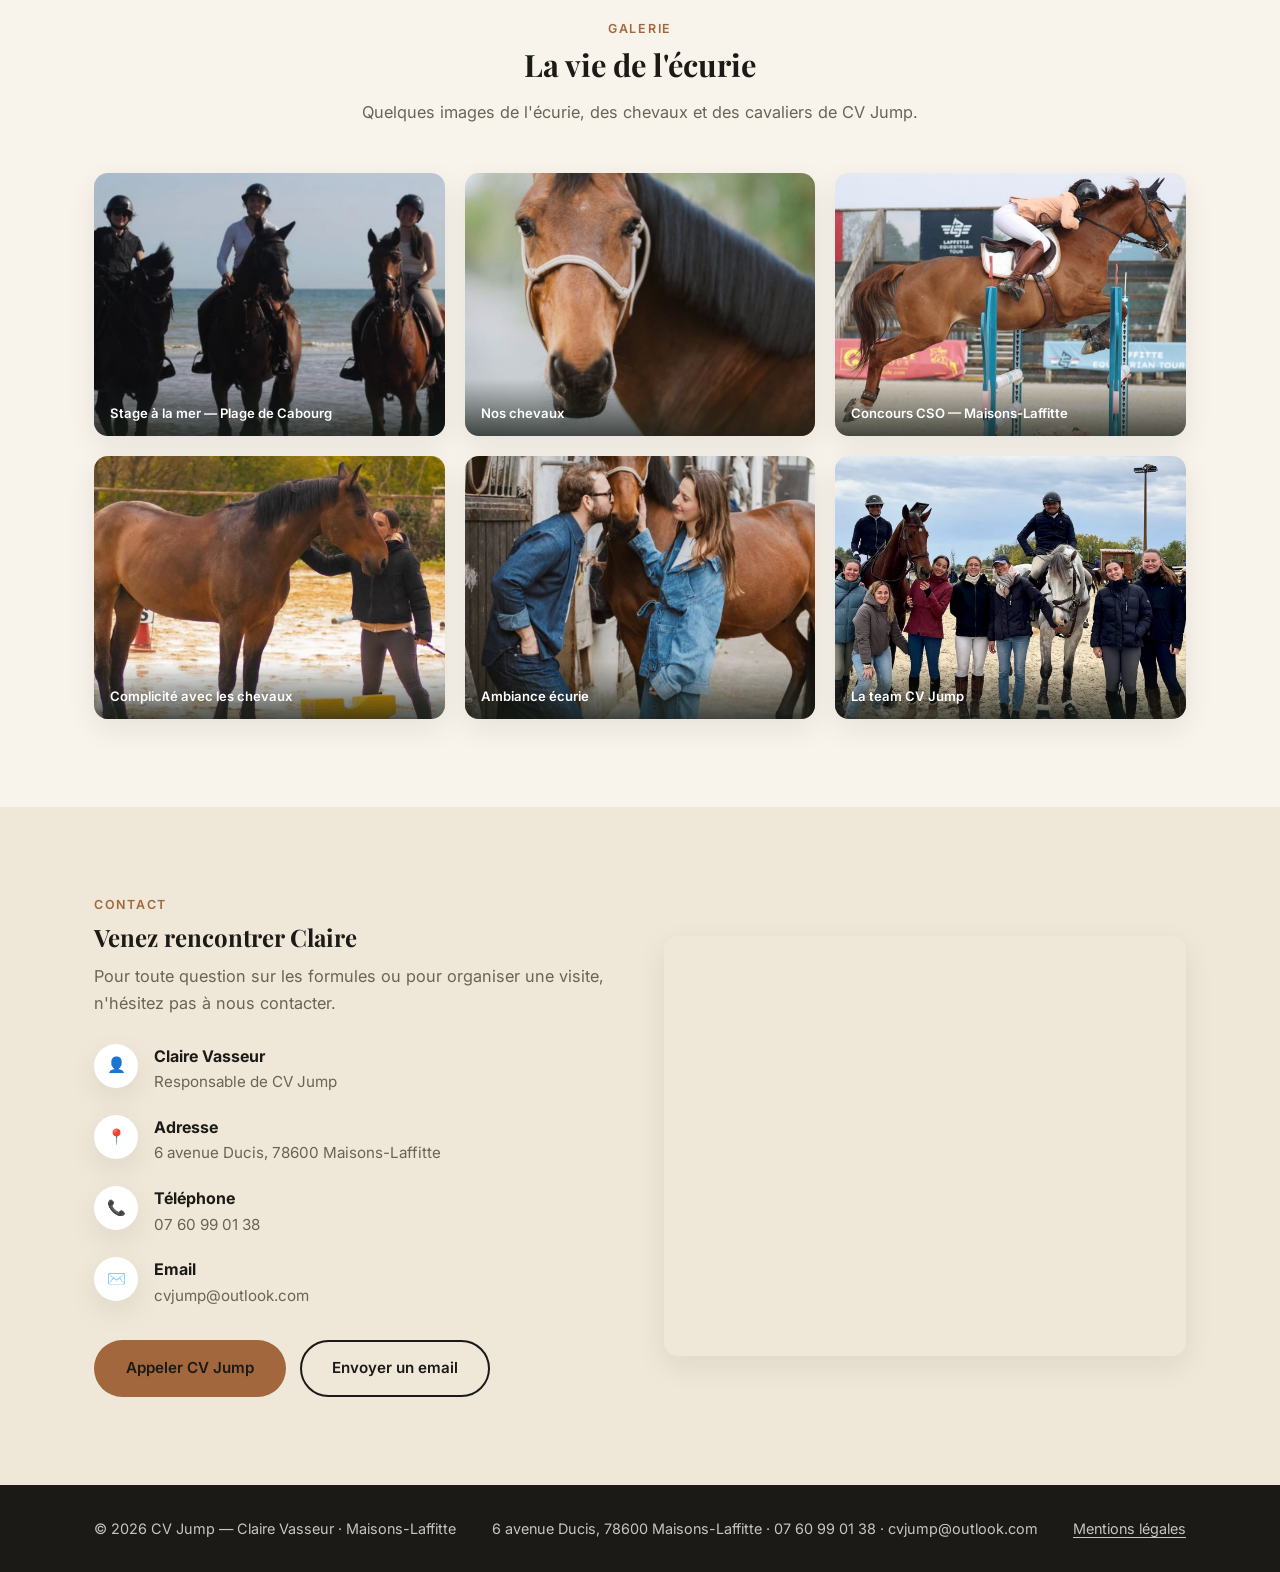
==== commit ace3272f: "Préciser le rythme hebdomadaire des cours dans les formules Les cartes tarifs indiquaient un total m" ====
--- a/index.html
+++ b/index.html
@@ -135,7 +135,7 @@
       <div class="section-head">
         <p class="eyebrow">Demi-pensions &amp; forfaits</p>
         <h2>Les formules proposées</h2>
-        <p class="section-sub">Chaque formule est un forfait mensuel de demi-pension. Une cotisation annuelle obligatoire et une participation aux frais de santé du cheval s'ajoutent (voir ci-dessous).</p>
+        <p class="section-sub">Chaque formule est un forfait mensuel de demi-pension, avec un nombre de cours fixé par semaine. Une cotisation annuelle obligatoire et une participation aux frais de santé du cheval s'ajoutent (voir ci-dessous).</p>
       </div>
 
       <div class="pricing-grid">
@@ -143,25 +143,25 @@
         <article class="price-card">
           <h3>Forfait compétition</h3>
           <p class="price"><span>400&nbsp;€</span>/mois</p>
-          <p class="price-desc">3 cours particuliers, dont 1 cours de saut</p>
+          <p class="price-desc">3 cours particuliers par semaine, dont 1 cours de saut</p>
         </article>
 
         <article class="price-card">
           <h3>Forfait 3 séances</h3>
           <p class="price"><span>320&nbsp;€</span>/mois</p>
-          <p class="price-desc">2 cours particuliers + 1 monte libre</p>
+          <p class="price-desc">2 cours particuliers + 1 monte libre par semaine</p>
         </article>
 
         <article class="price-card">
           <h3>Forfait 2 cours</h3>
           <p class="price"><span>260&nbsp;€</span>/mois</p>
-          <p class="price-desc">2 cours particuliers</p>
+          <p class="price-desc">2 cours particuliers par semaine</p>
         </article>
 
         <article class="price-card">
           <h3>Forfait 2 séances</h3>
           <p class="price"><span>210&nbsp;€</span>/mois</p>
-          <p class="price-desc">1 cours particulier + 1 monte libre</p>
+          <p class="price-desc">1 cours particulier + 1 monte libre par semaine</p>
         </article>
 
         <article class="price-card">
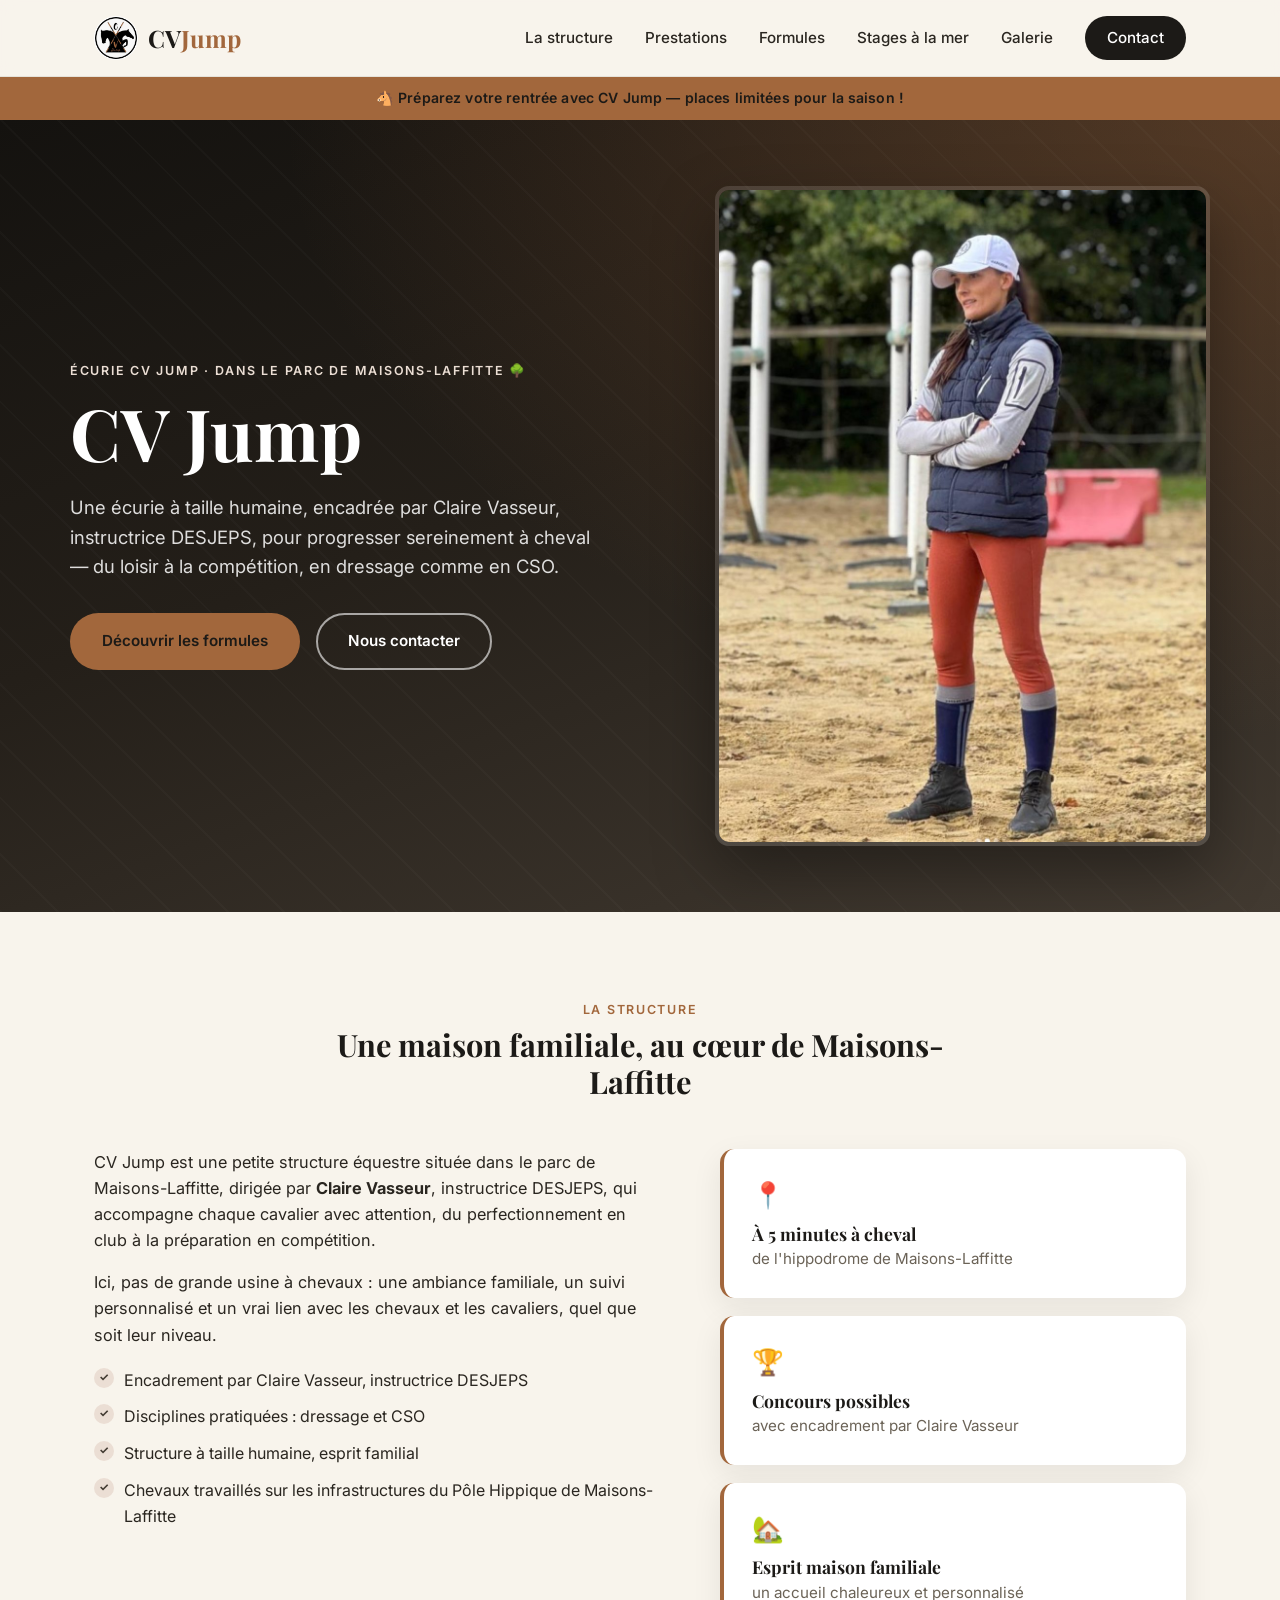
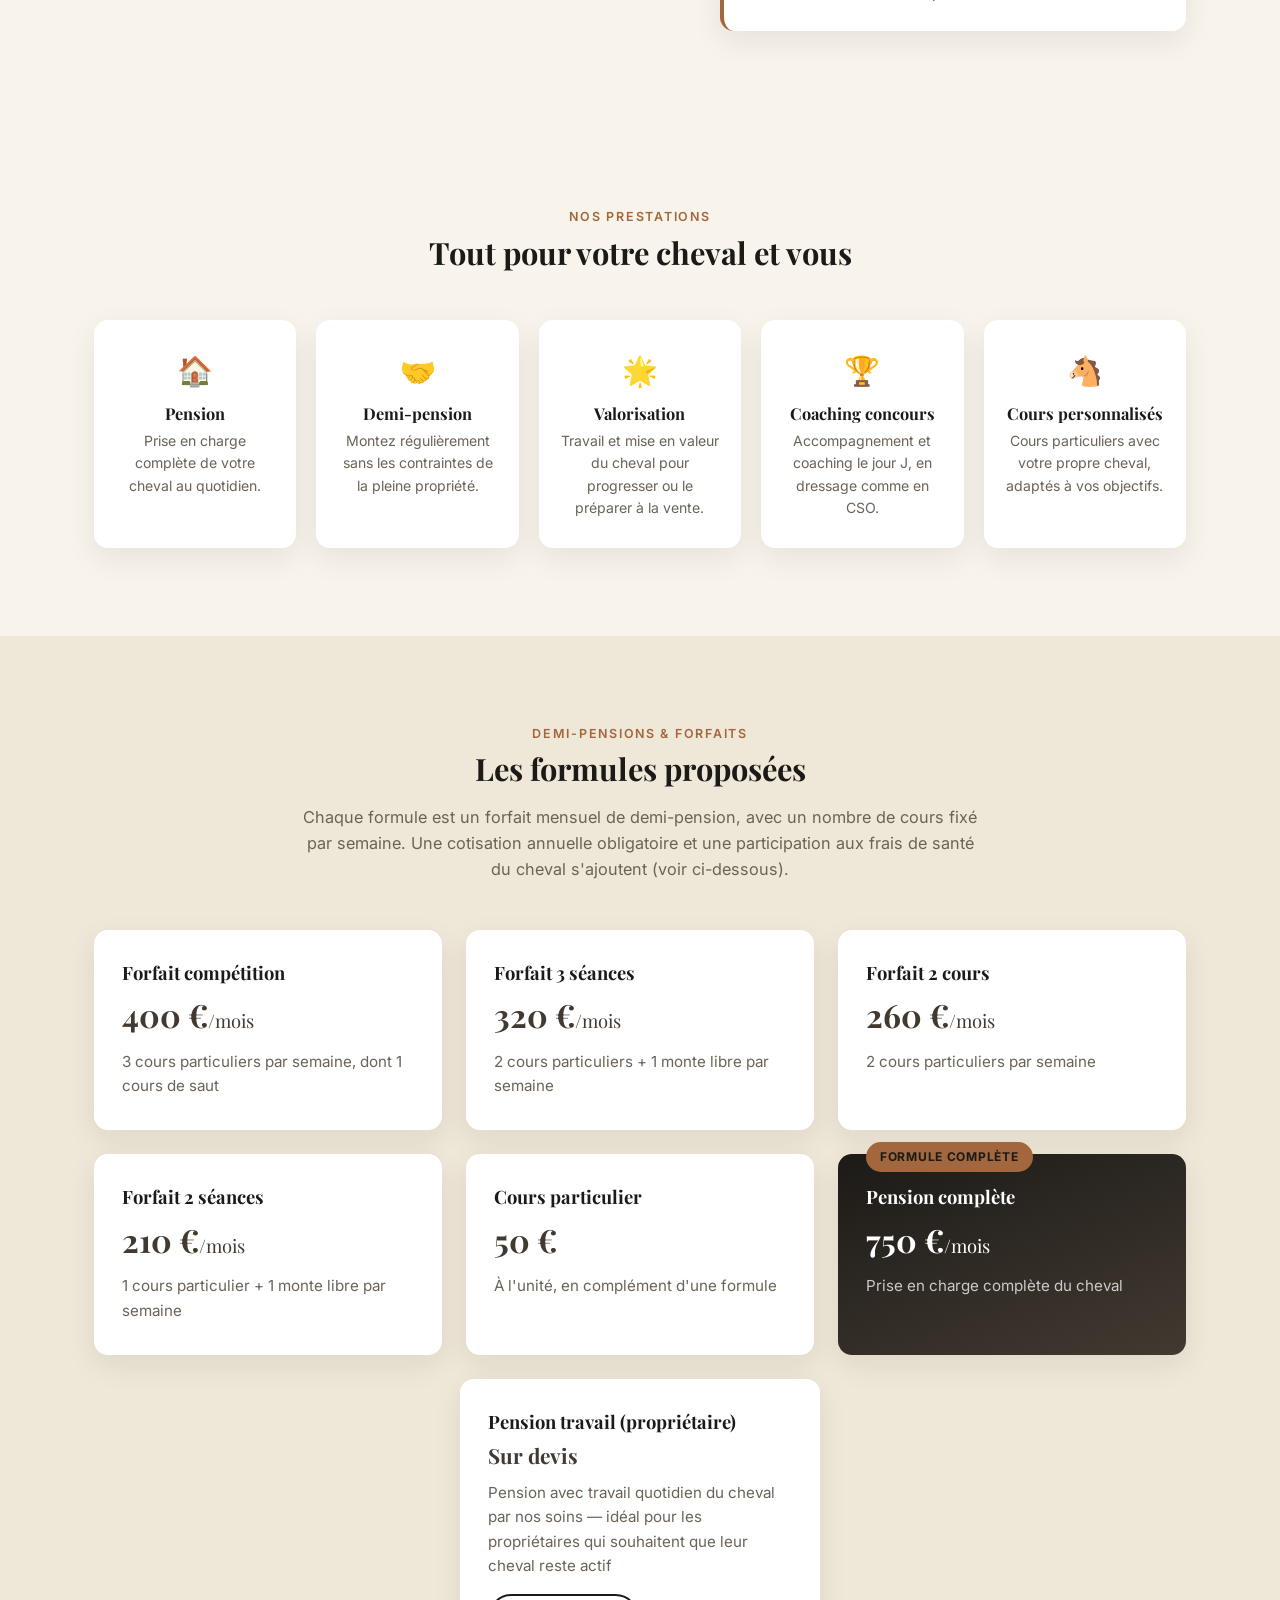
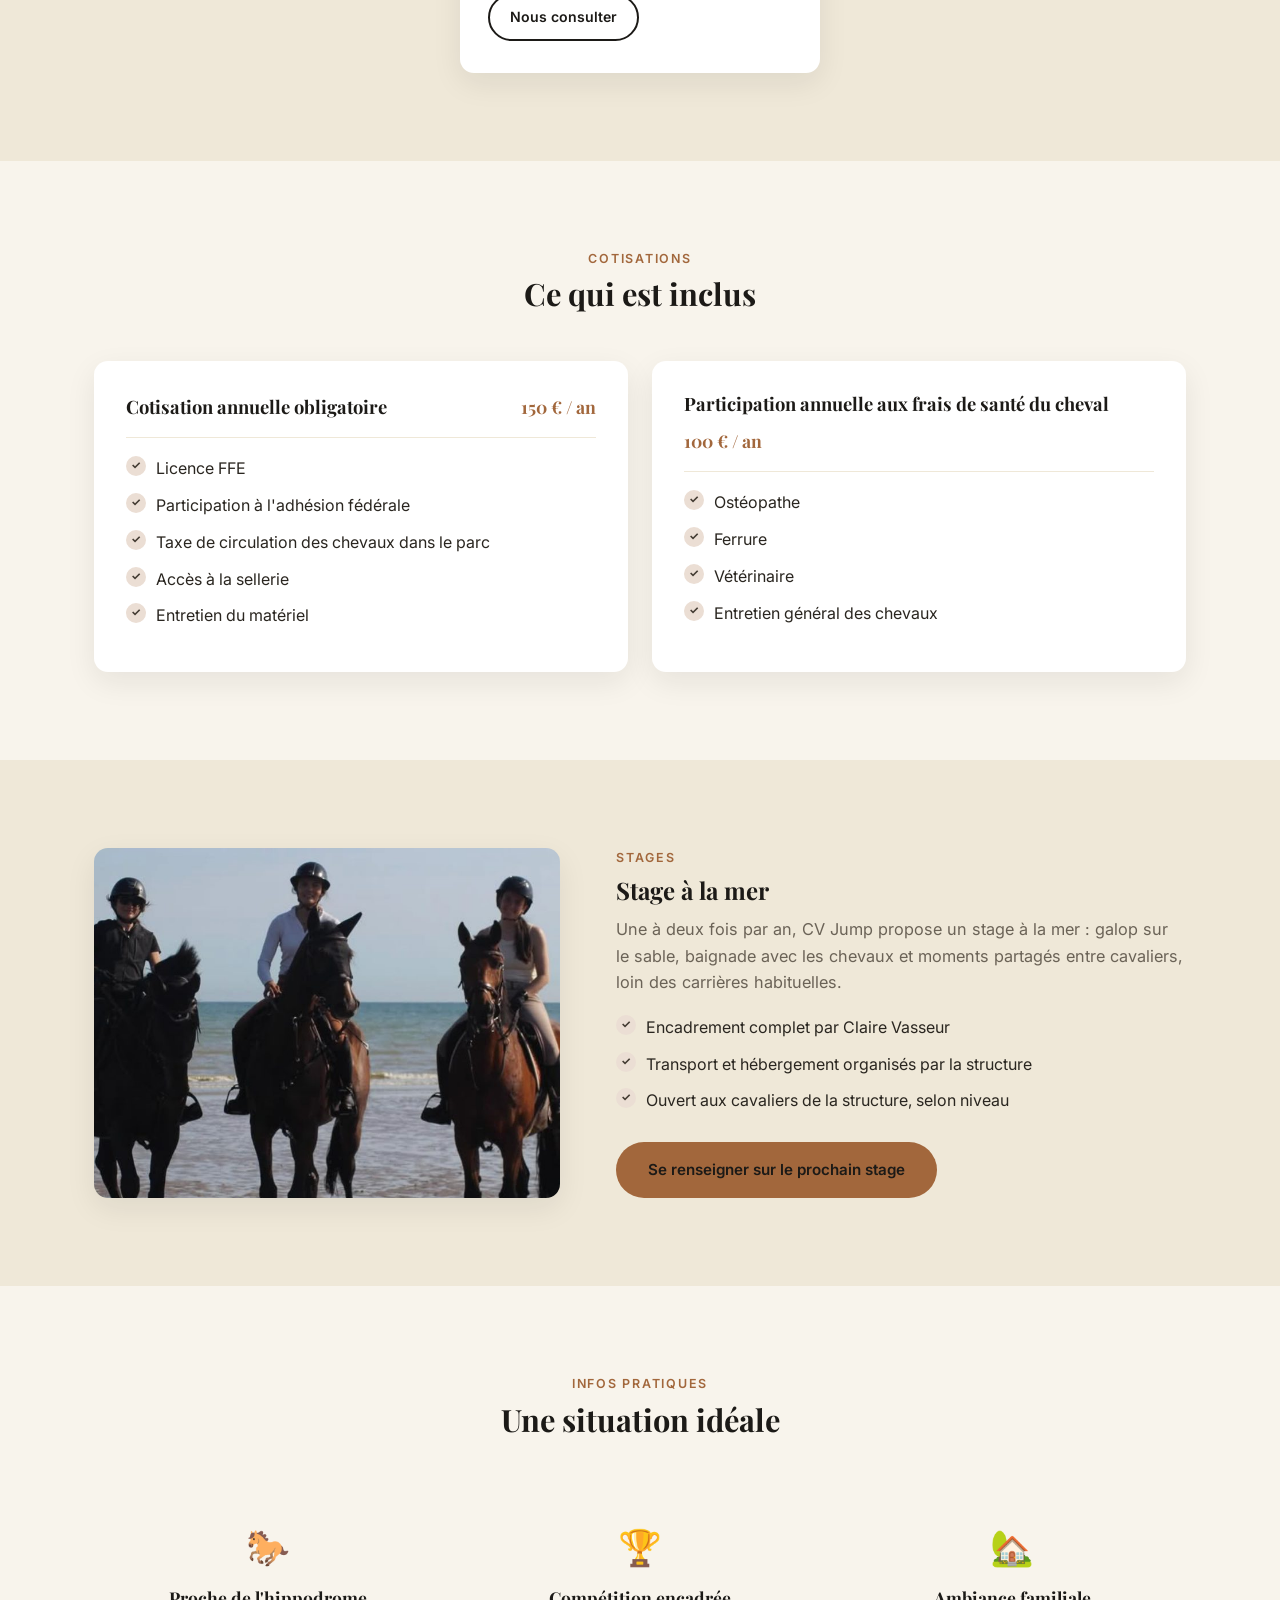
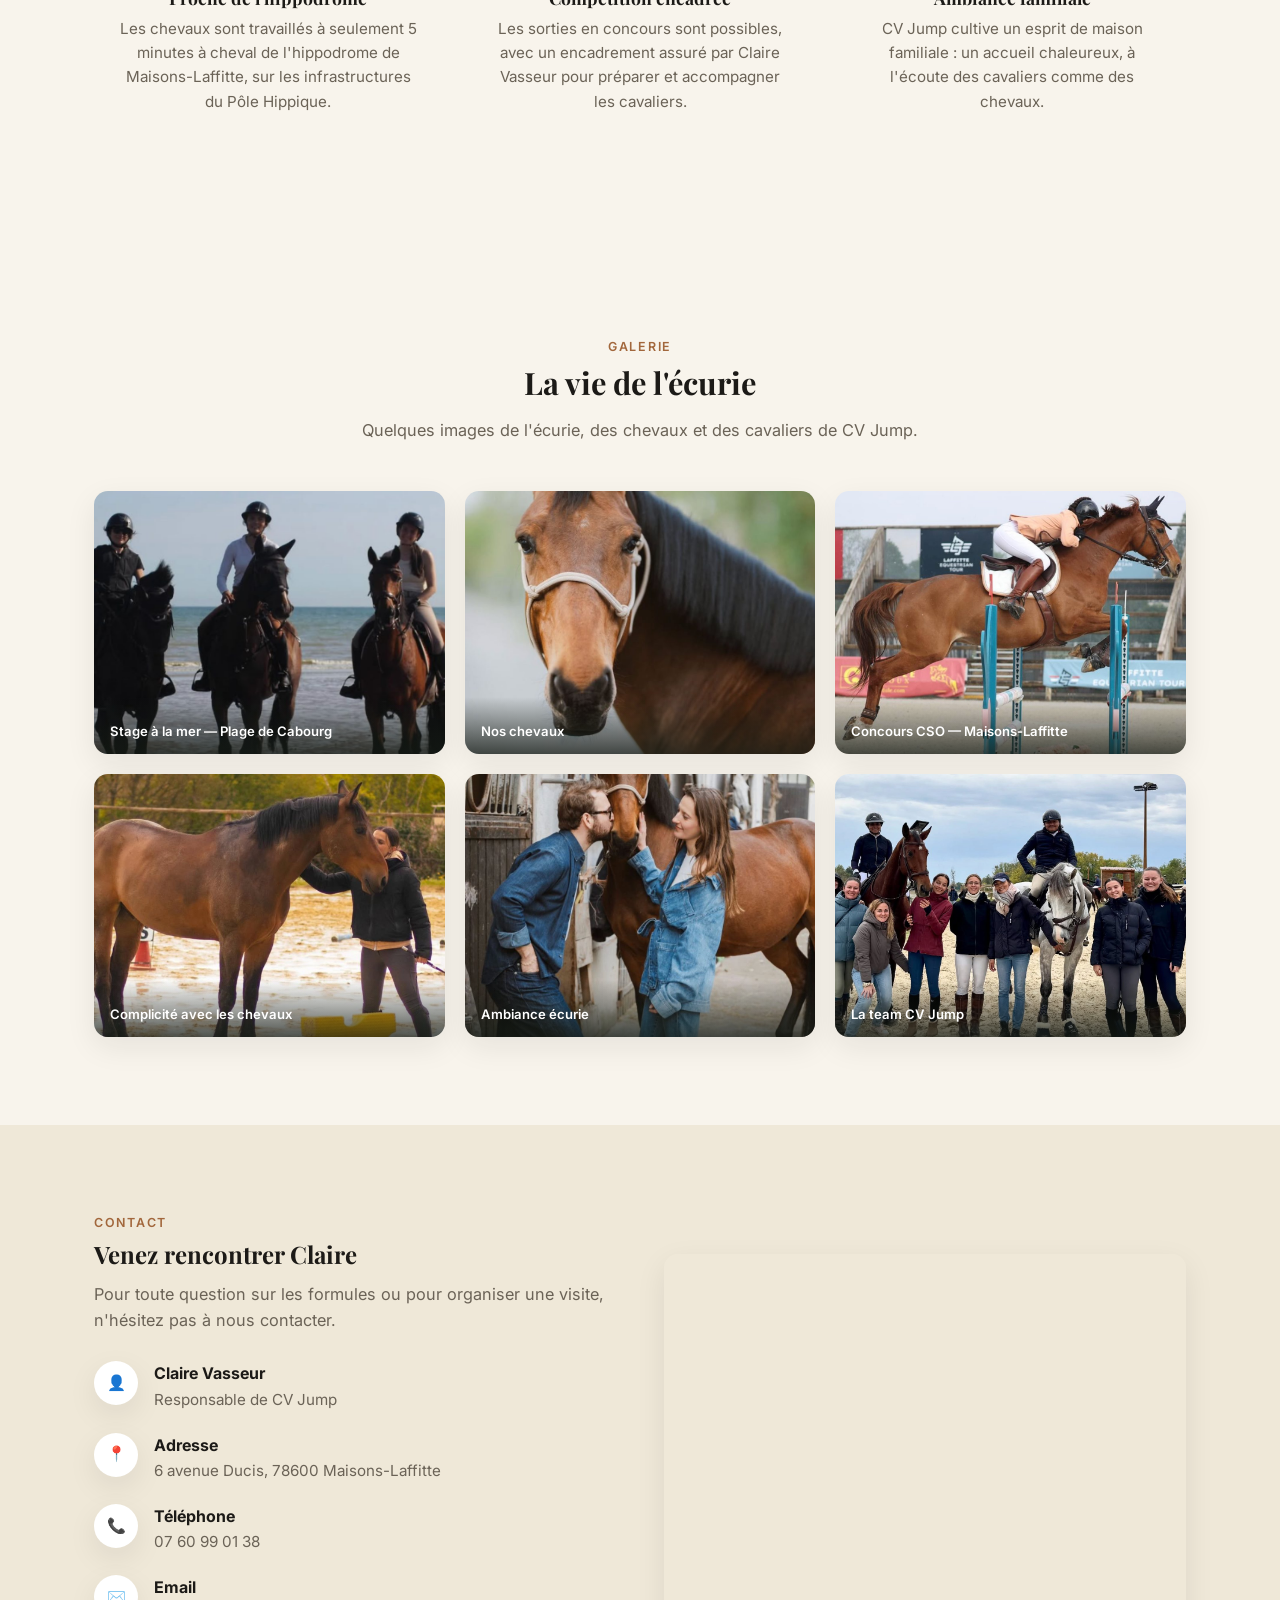
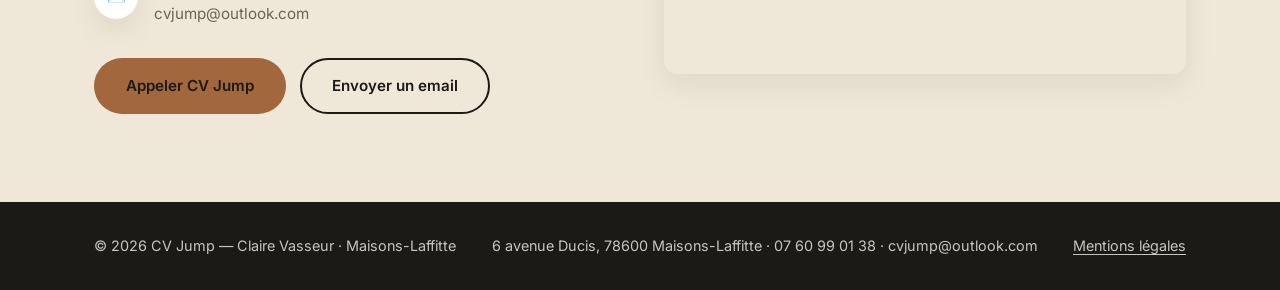
==== commit ae2fd60a: "Ajouter la formule pension travail pour propriétaires Nouvelle carte tarif "Pension travail (proprié" ====
--- a/index.html
+++ b/index.html
@@ -175,6 +175,13 @@
           <h3>Pension complète</h3>
           <p class="price"><span>750&nbsp;€</span>/mois</p>
           <p class="price-desc">Prise en charge complète du cheval</p>
+        </article>
+
+        <article class="price-card">
+          <h3>Pension travail (propriétaire)</h3>
+          <p class="price price-quote"><span>Sur devis</span></p>
+          <p class="price-desc">Pension avec travail quotidien du cheval par nos soins — idéal pour les propriétaires qui souhaitent que leur cheval reste actif</p>
+          <a href="#contact" class="btn btn-outline-dark price-card-cta">Nous consulter</a>
         </article>
 
       </div>
--- a/assets/css/style.css
+++ b/assets/css/style.css
@@ -335,6 +335,13 @@
   gap: 24px;
 }
 
+.pricing-grid .price-card:last-child {
+  grid-column: 1 / -1;
+  max-width: 360px;
+  margin: 0 auto;
+  width: 100%;
+}
+
 .price-card {
   background: var(--white);
   border-radius: var(--radius);
@@ -360,7 +367,11 @@
 
 .price span { font-size: 2rem; font-weight: 700; }
 
+.price-quote span { font-size: 1.3rem; }
+
 .price-desc { color: var(--text-light); font-size: 0.95rem; margin: 0; }
+
+.price-card-cta { margin-top: 16px; padding: 10px 20px; font-size: 0.88rem; }
 
 .price-card-featured {
   background: linear-gradient(160deg, var(--ink), var(--ink-soft));
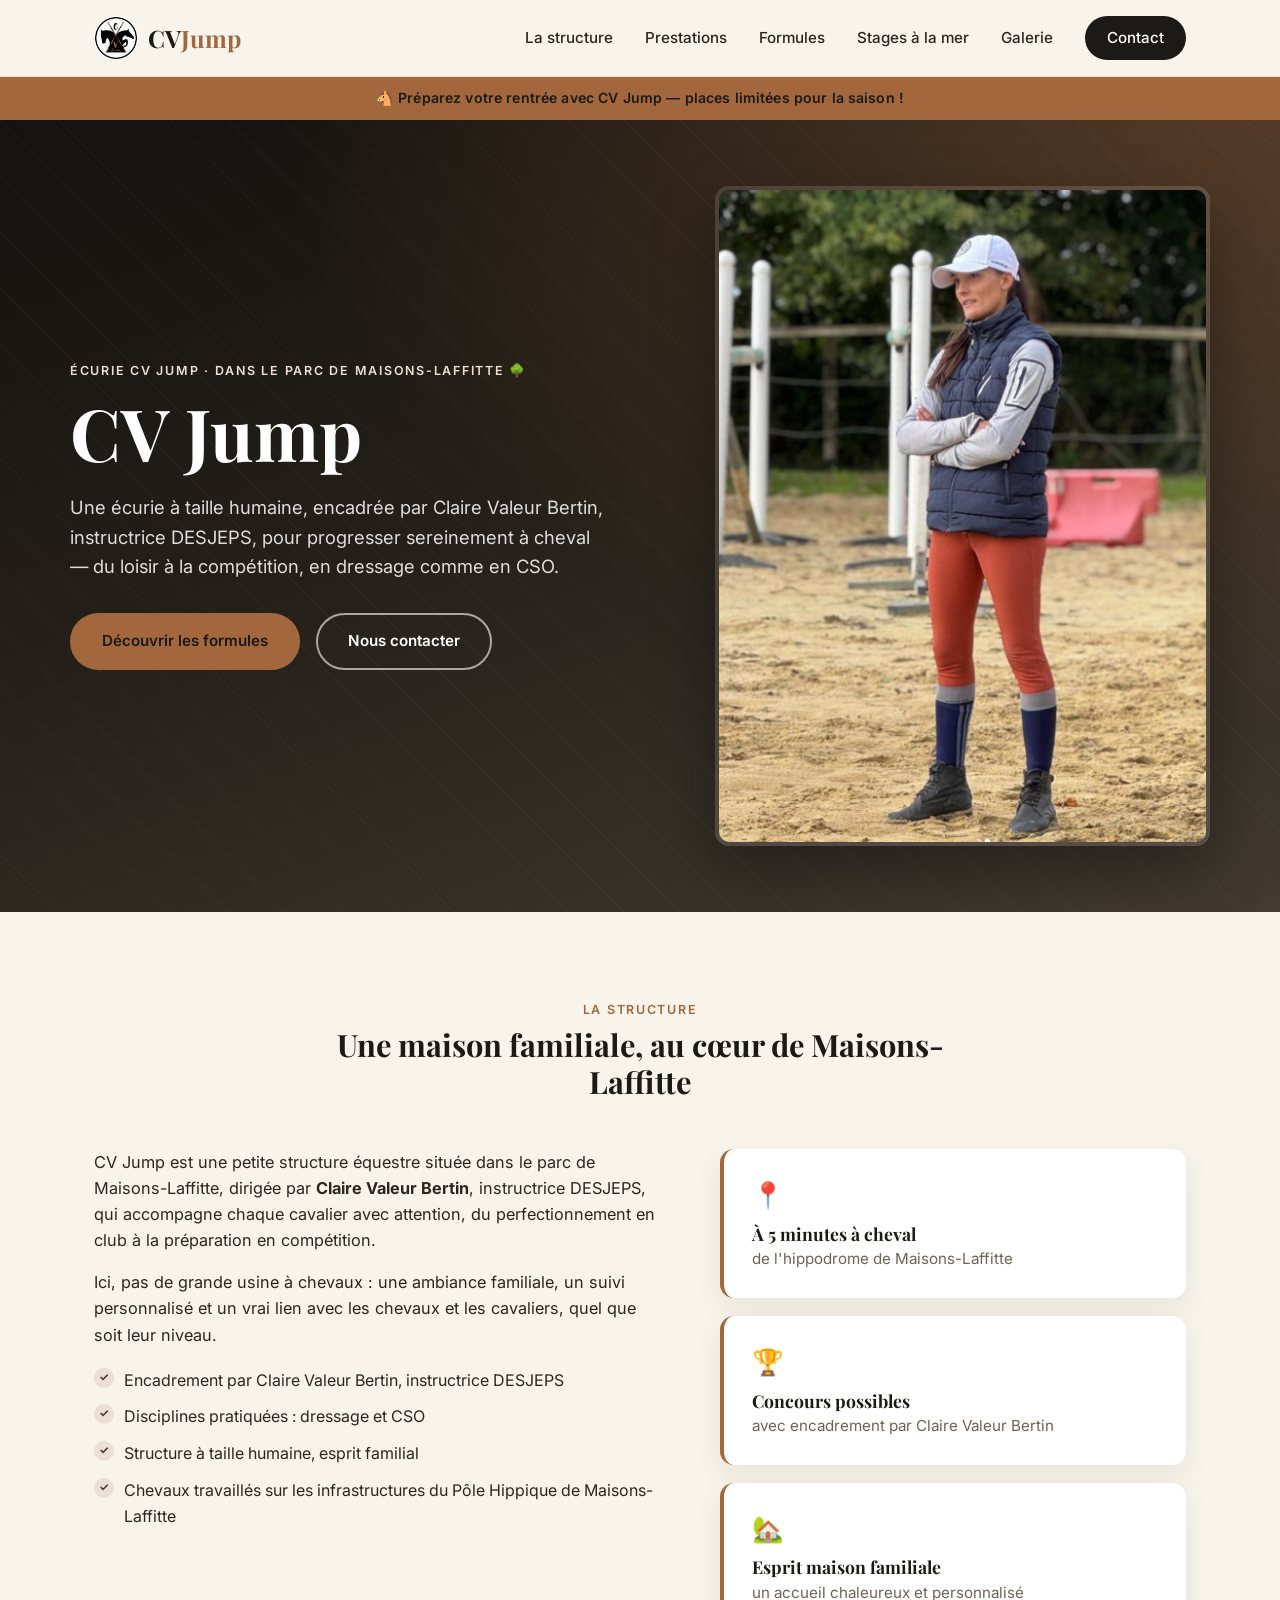
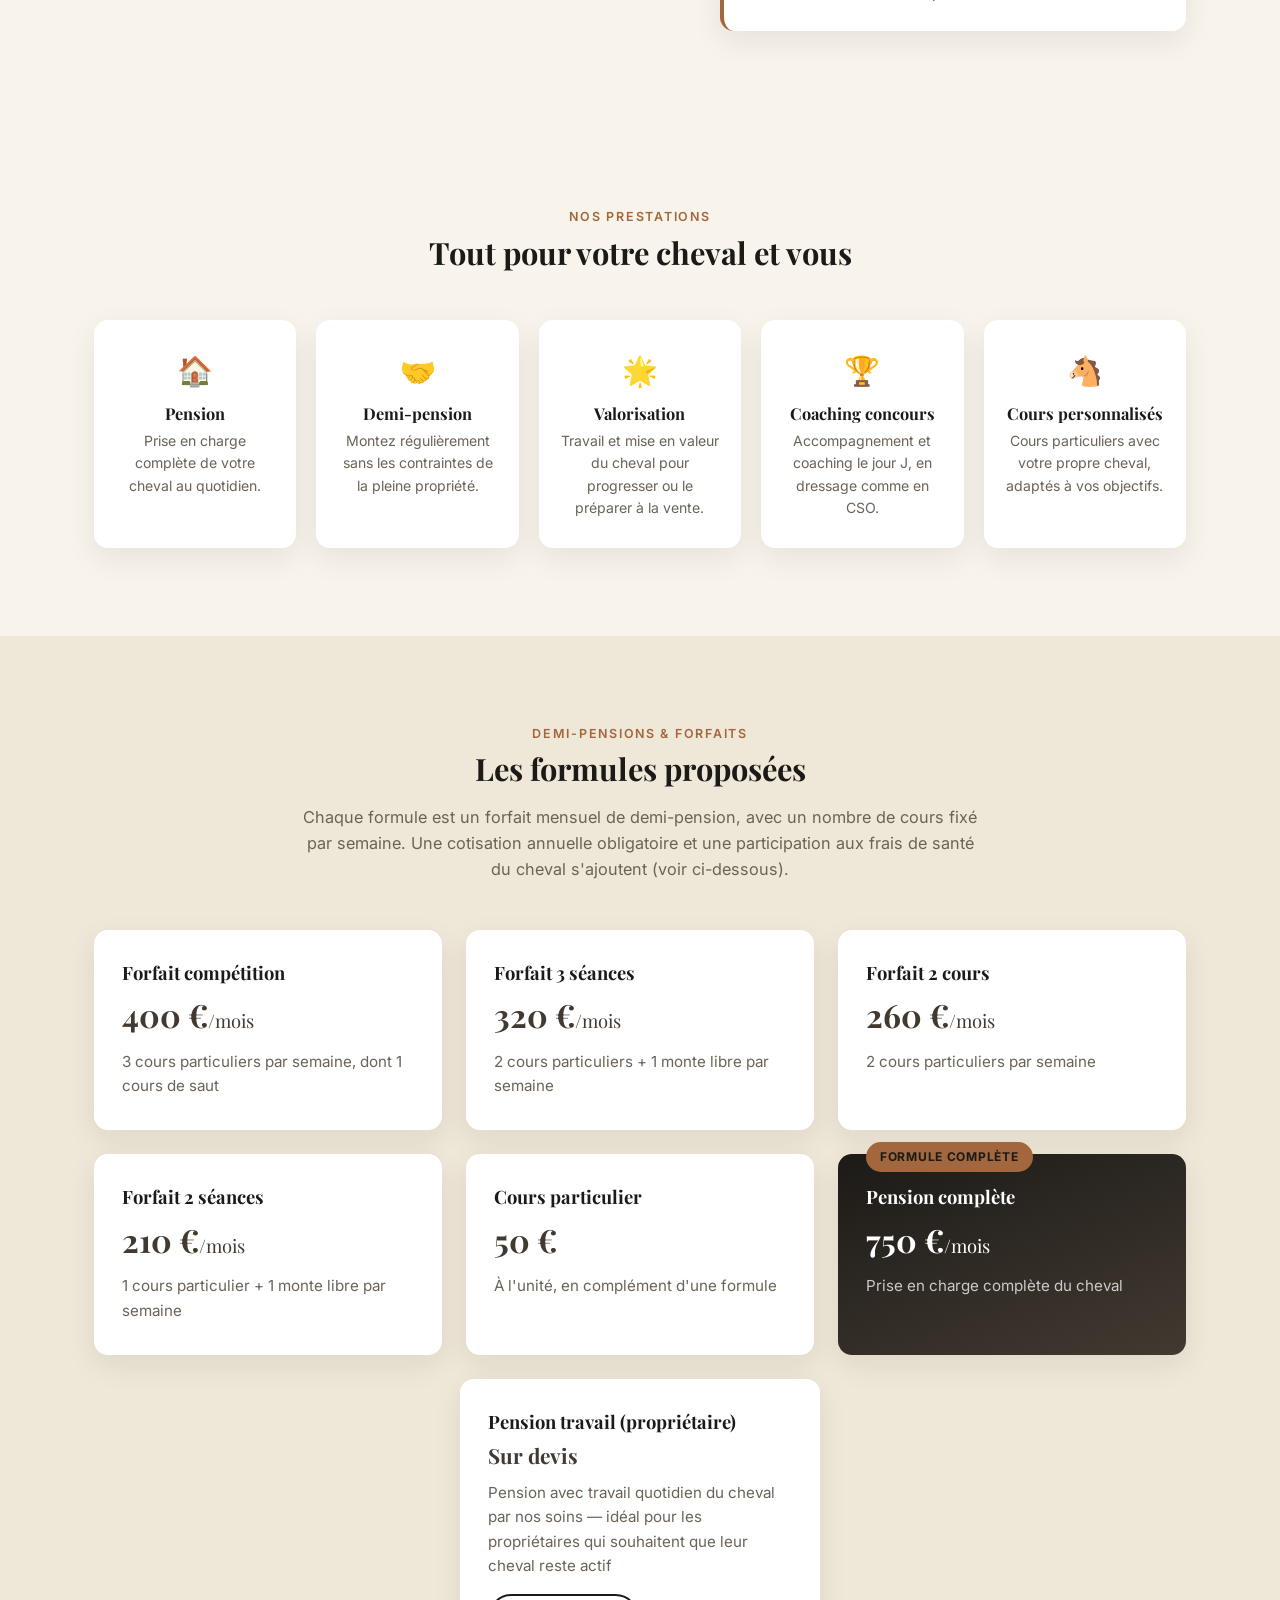
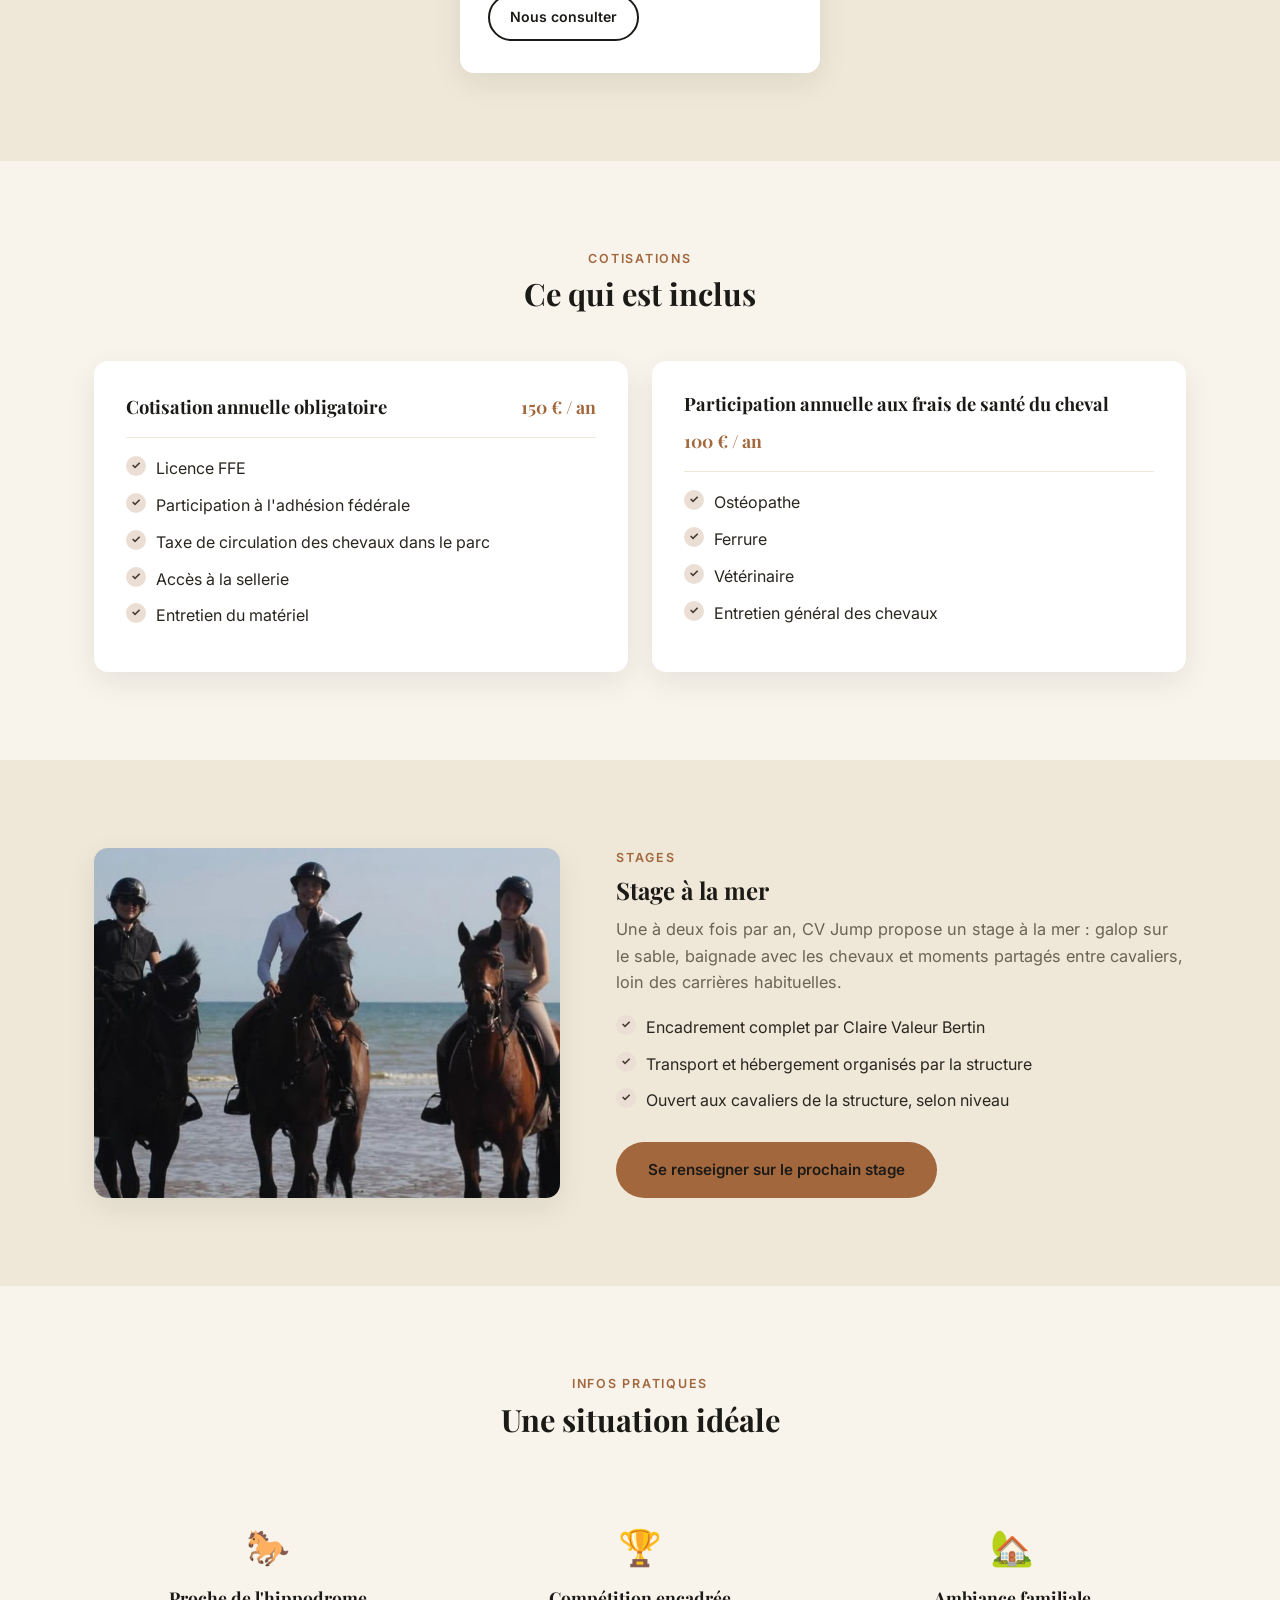
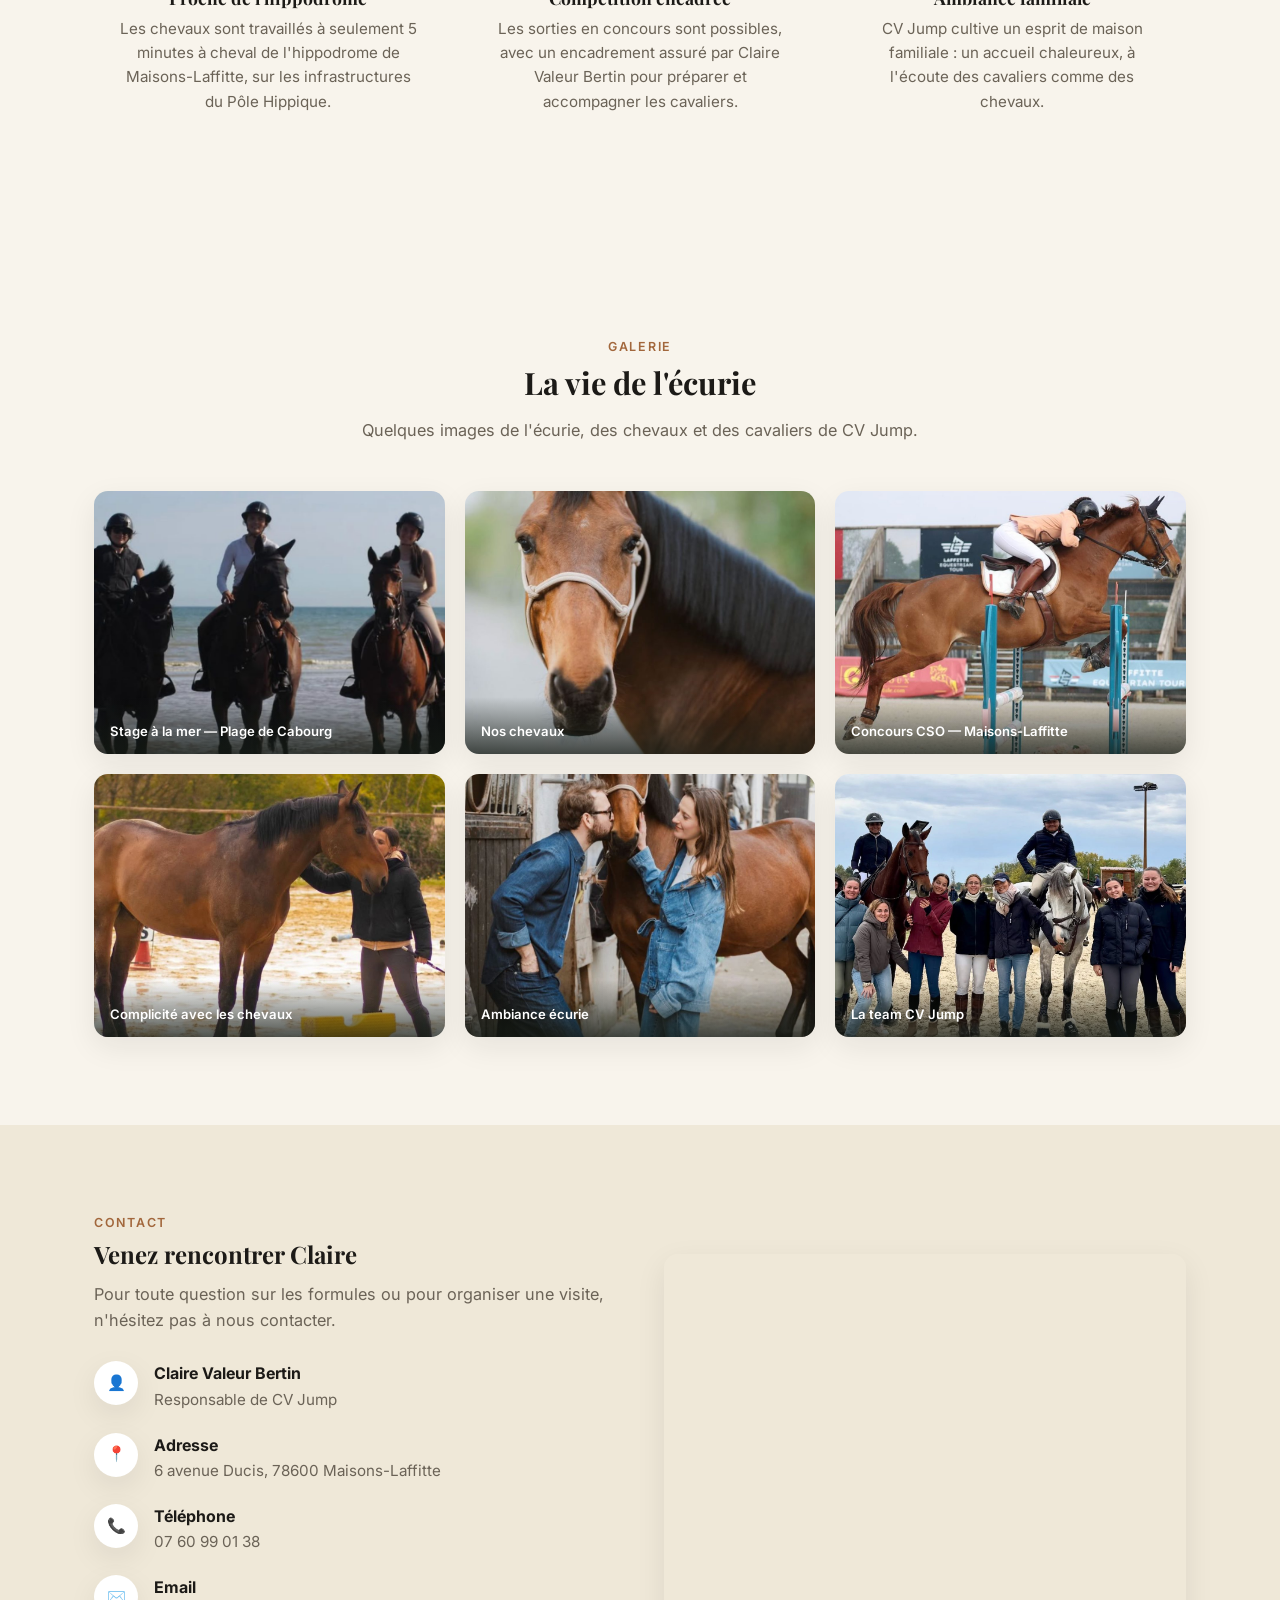
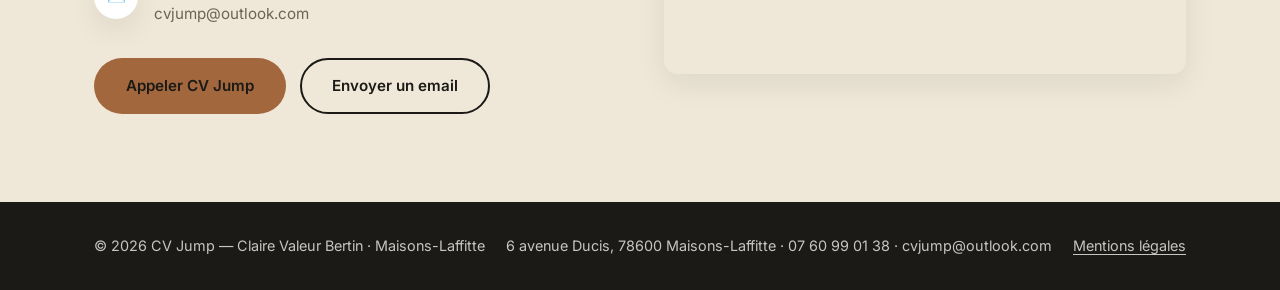
==== commit 77d35bc1: "Corriger le nom en Claire Valeur Bertin Co-Authored-By: Claude Sonnet 5 <noreply@anthropic.com> Clau" ====
--- a/index.html
+++ b/index.html
@@ -4,7 +4,7 @@
 <meta charset="UTF-8">
 <meta name="viewport" content="width=device-width, initial-scale=1.0">
 <title>CV Jump — Centre équestre à Maisons-Laffitte</title>
-<meta name="description" content="CV Jump, centre équestre familial à Maisons-Laffitte animé par Claire Vasseur. Demi-pensions, cours particuliers, pension complète, à deux pas de l'hippodrome.">
+<meta name="description" content="CV Jump, centre équestre familial à Maisons-Laffitte animé par Claire Valeur Bertin. Demi-pensions, cours particuliers, pension complète, à deux pas de l'hippodrome.">
 <link rel="icon" type="image/png" href="assets/img/favicon.png">
 <link rel="stylesheet" href="assets/css/style.css">
 </head>
@@ -44,14 +44,14 @@
       <div class="hero-content">
         <p class="eyebrow">Écurie CV Jump · Dans le parc de Maisons-Laffitte 🌳</p>
         <h1>CV Jump</h1>
-        <p class="hero-tagline">Une écurie à taille humaine, encadrée par Claire Vasseur, instructrice DESJEPS, pour progresser sereinement à cheval — du loisir à la compétition, en dressage comme en CSO.</p>
+        <p class="hero-tagline">Une écurie à taille humaine, encadrée par Claire Valeur Bertin, instructrice DESJEPS, pour progresser sereinement à cheval — du loisir à la compétition, en dressage comme en CSO.</p>
         <div class="hero-actions">
           <a href="#formules" class="btn btn-primary">Découvrir les formules</a>
           <a href="#contact" class="btn btn-outline">Nous contacter</a>
         </div>
       </div>
       <div class="hero-photo">
-        <img src="assets/img/claire-coaching.jpg" alt="Claire Vasseur en plein coaching sur le terrain de CV Jump">
+        <img src="assets/img/claire-coaching.jpg" alt="Claire Valeur Bertin en plein coaching sur le terrain de CV Jump">
       </div>
     </div>
   </section>
@@ -64,10 +64,10 @@
       </div>
       <div class="structure-grid">
         <div class="structure-text">
-          <p>CV Jump est une petite structure équestre située dans le parc de Maisons-Laffitte, dirigée par <strong>Claire Vasseur</strong>, instructrice DESJEPS, qui accompagne chaque cavalier avec attention, du perfectionnement en club à la préparation en compétition.</p>
+          <p>CV Jump est une petite structure équestre située dans le parc de Maisons-Laffitte, dirigée par <strong>Claire Valeur Bertin</strong>, instructrice DESJEPS, qui accompagne chaque cavalier avec attention, du perfectionnement en club à la préparation en compétition.</p>
           <p>Ici, pas de grande usine à chevaux : une ambiance familiale, un suivi personnalisé et un vrai lien avec les chevaux et les cavaliers, quel que soit leur niveau.</p>
           <ul class="check-list">
-            <li>Encadrement par Claire Vasseur, instructrice DESJEPS</li>
+            <li>Encadrement par Claire Valeur Bertin, instructrice DESJEPS</li>
             <li>Disciplines pratiquées : dressage et CSO</li>
             <li>Structure à taille humaine, esprit familial</li>
             <li>Chevaux travaillés sur les infrastructures du Pôle Hippique de Maisons-Laffitte</li>
@@ -82,7 +82,7 @@
           <div class="highlight-card">
             <span class="highlight-icon">🏆</span>
             <h3>Concours possibles</h3>
-            <p>avec encadrement par Claire Vasseur</p>
+            <p>avec encadrement par Claire Valeur Bertin</p>
           </div>
           <div class="highlight-card">
             <span class="highlight-icon">🏡</span>
@@ -236,7 +236,7 @@
         <h2>Stage à la mer</h2>
         <p class="section-sub">Une à deux fois par an, CV Jump propose un stage à la mer : galop sur le sable, baignade avec les chevaux et moments partagés entre cavaliers, loin des carrières habituelles.</p>
         <ul class="check-list">
-          <li>Encadrement complet par Claire Vasseur</li>
+          <li>Encadrement complet par Claire Valeur Bertin</li>
           <li>Transport et hébergement organisés par la structure</li>
           <li>Ouvert aux cavaliers de la structure, selon niveau</li>
         </ul>
@@ -260,7 +260,7 @@
         <div class="infos-card">
           <span class="infos-icon">🏆</span>
           <h3>Compétition encadrée</h3>
-          <p>Les sorties en concours sont possibles, avec un encadrement assuré par Claire Vasseur pour préparer et accompagner les cavaliers.</p>
+          <p>Les sorties en concours sont possibles, avec un encadrement assuré par Claire Valeur Bertin pour préparer et accompagner les cavaliers.</p>
         </div>
         <div class="infos-card">
           <span class="infos-icon">🏡</span>
@@ -292,7 +292,7 @@
           <figcaption>Concours CSO — Maisons-Laffitte</figcaption>
         </figure>
         <figure class="gallery-item gallery-photo">
-          <img src="assets/img/complicite-cheval.jpg" alt="Claire Vasseur au contact d'un cheval sur le terrain">
+          <img src="assets/img/complicite-cheval.jpg" alt="Claire Valeur Bertin au contact d'un cheval sur le terrain">
           <figcaption>Complicité avec les chevaux</figcaption>
         </figure>
         <figure class="gallery-item gallery-photo">
@@ -318,7 +318,7 @@
           <li>
             <span class="contact-icon">👤</span>
             <div>
-              <strong>Claire Vasseur</strong>
+              <strong>Claire Valeur Bertin</strong>
               <span>Responsable de CV Jump</span>
             </div>
           </li>
@@ -366,7 +366,7 @@
 
 <footer class="site-footer">
   <div class="container footer-inner">
-    <p>&copy; <span id="year"></span> CV Jump — Claire Vasseur · Maisons-Laffitte</p>
+    <p>&copy; <span id="year"></span> CV Jump — Claire Valeur Bertin · Maisons-Laffitte</p>
     <p class="footer-contact">6 avenue Ducis, 78600 Maisons-Laffitte · 07 60 99 01 38 · cvjump@outlook.com</p>
     <a href="mentions-legales.html" class="footer-legal">Mentions légales</a>
   </div>
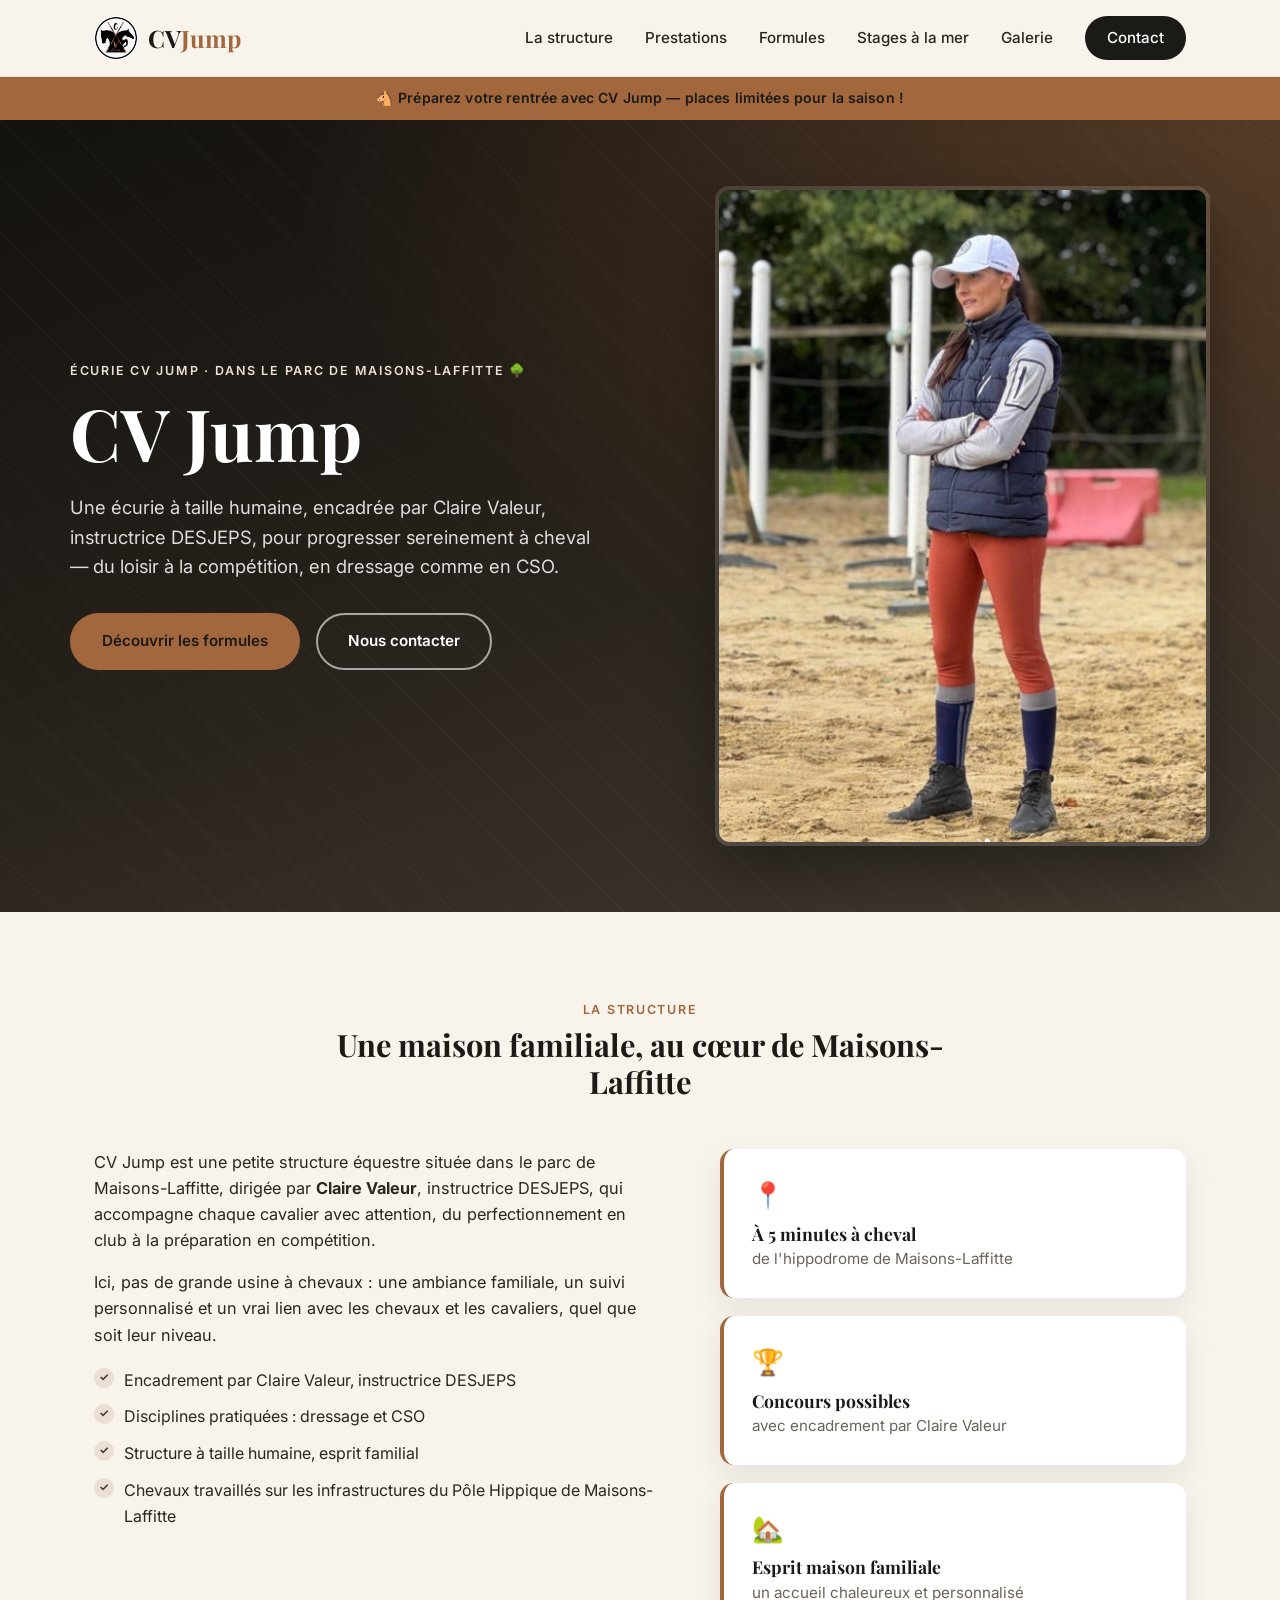
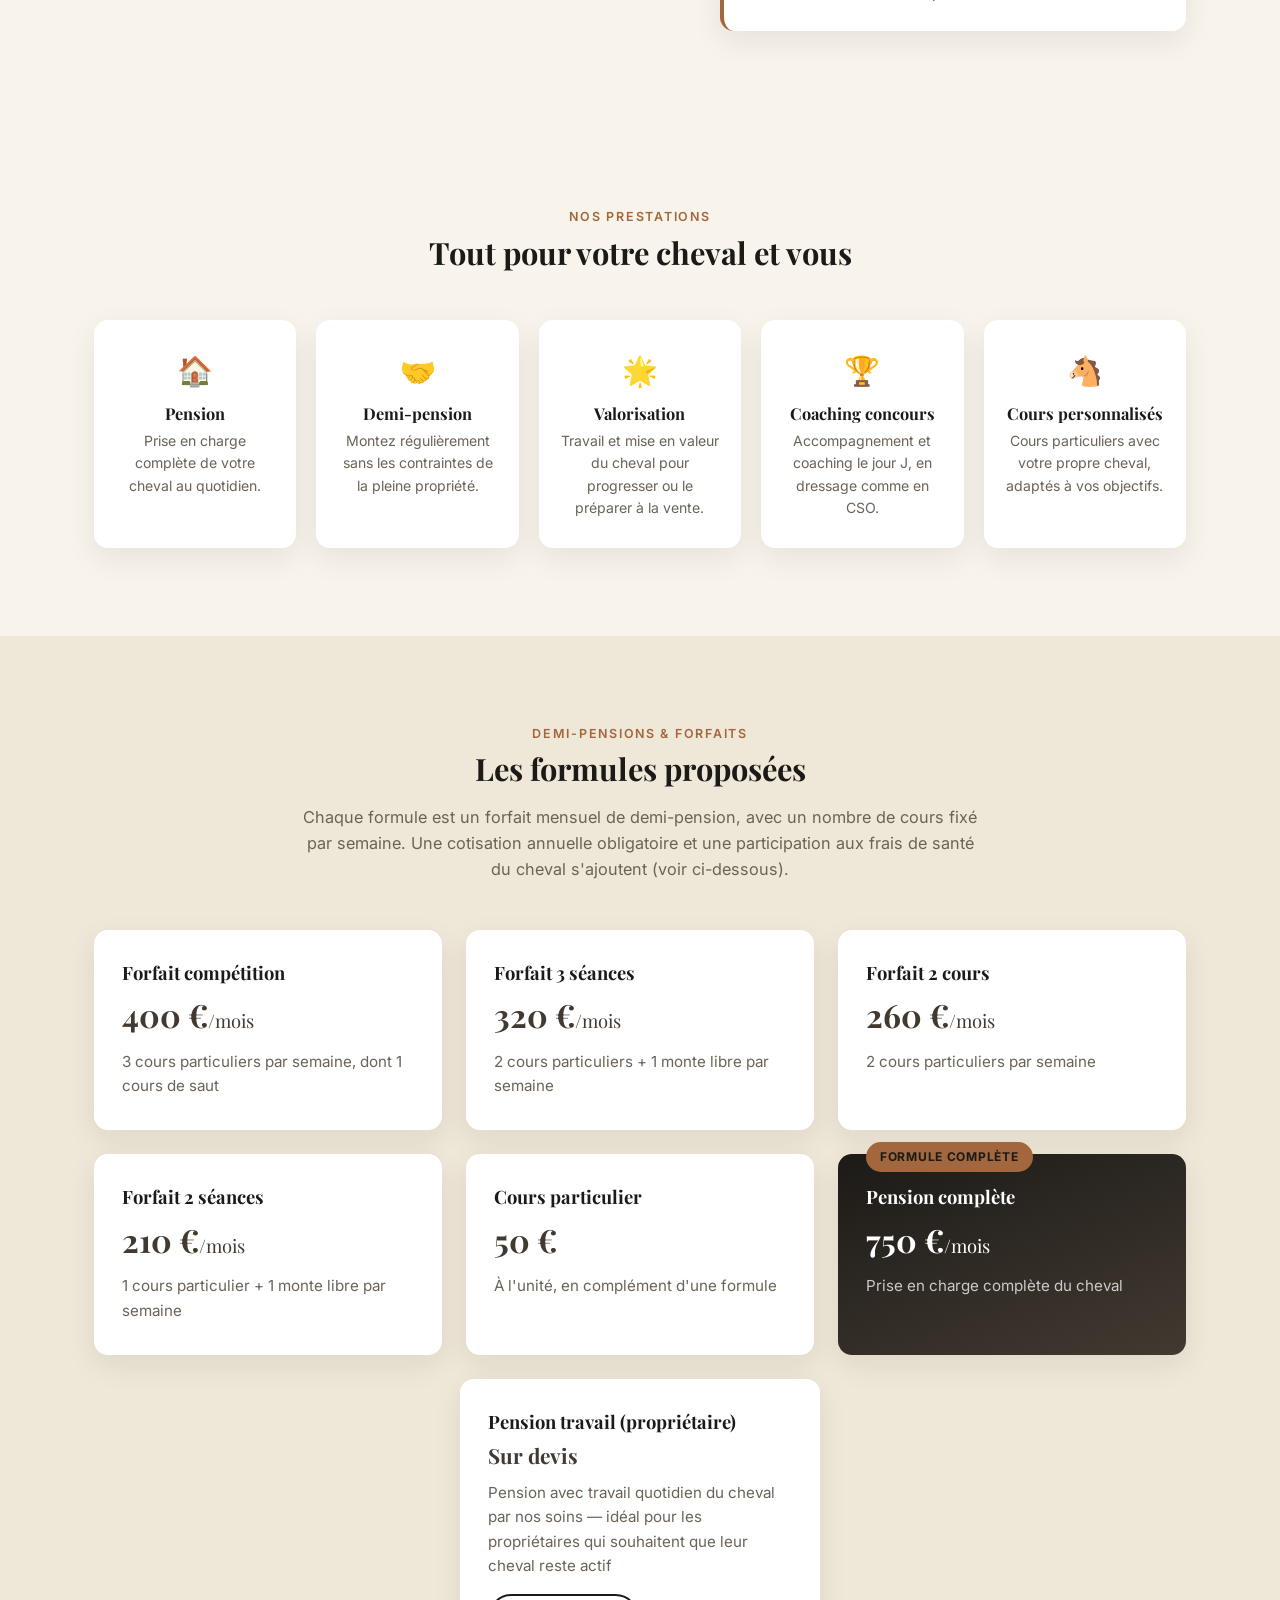
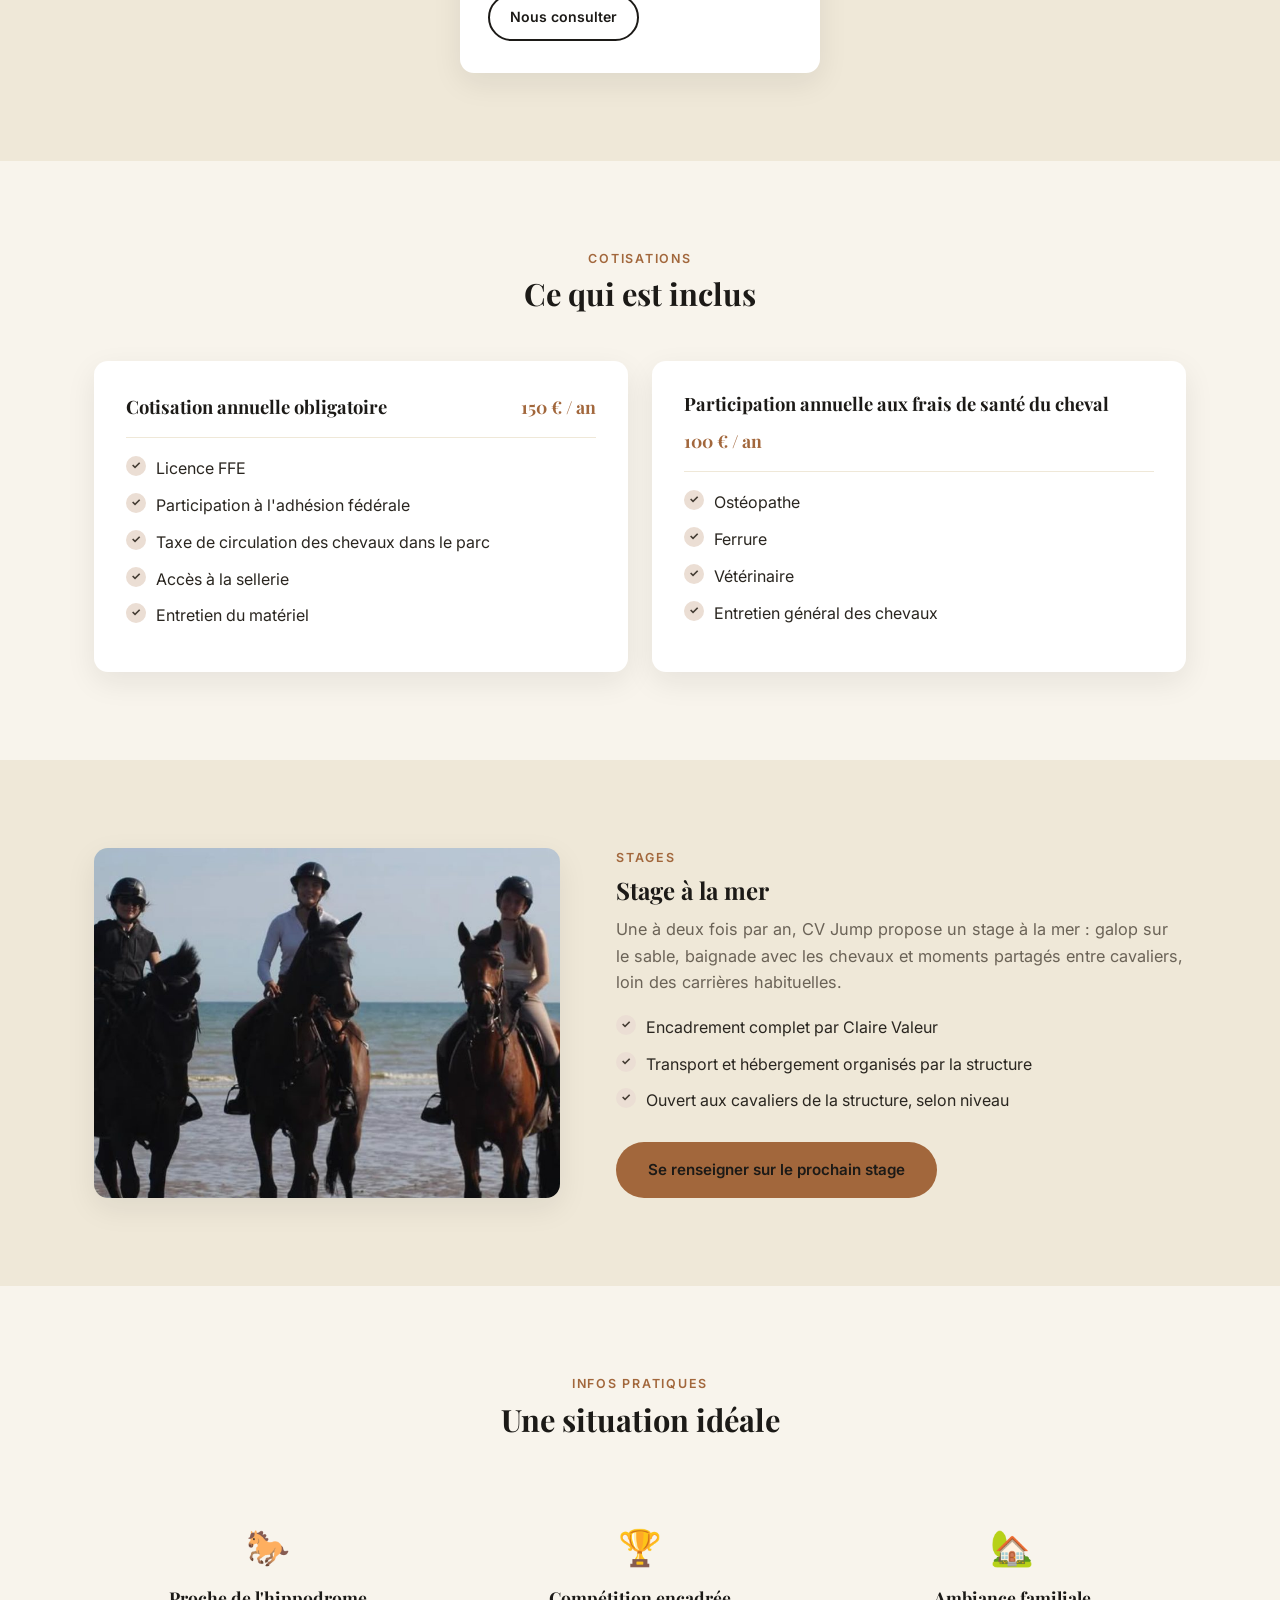
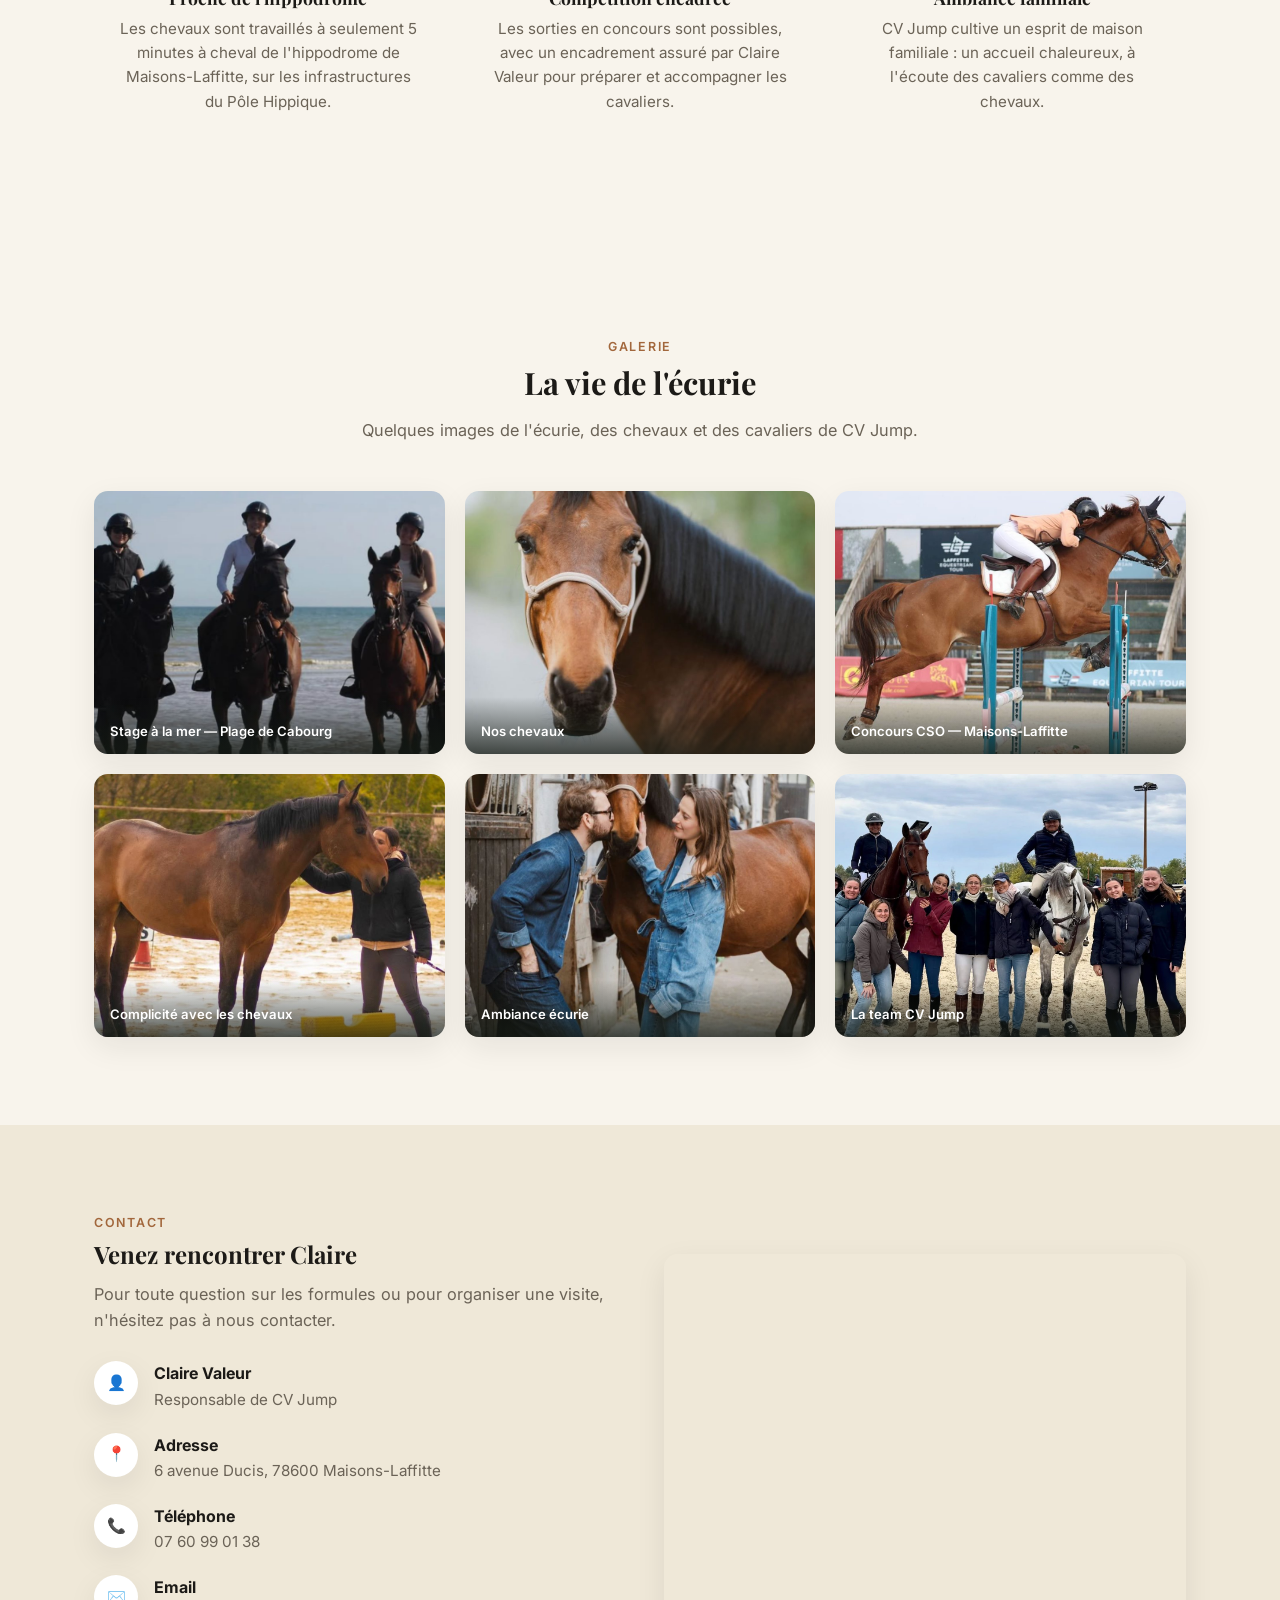
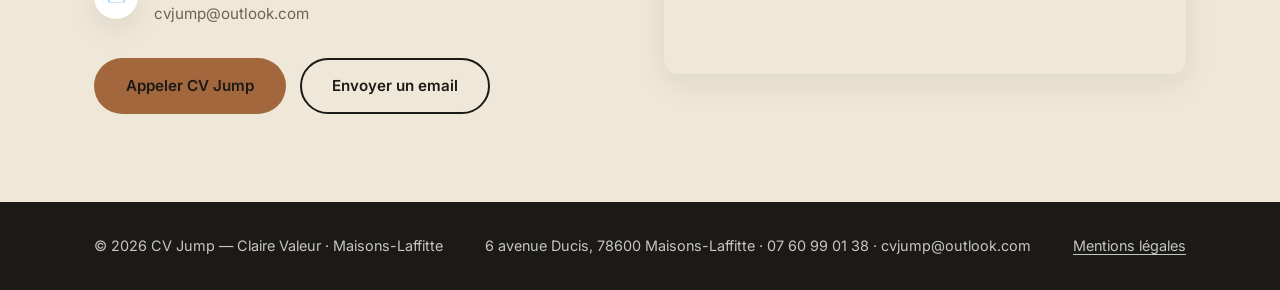
==== commit 0af77881: "Simplifier le nom en Claire Valeur Co-Authored-By: Claude Sonnet 5 <noreply@anthropic.com> Claude-Se" ====
--- a/index.html
+++ b/index.html
@@ -4,7 +4,7 @@
 <meta charset="UTF-8">
 <meta name="viewport" content="width=device-width, initial-scale=1.0">
 <title>CV Jump — Centre équestre à Maisons-Laffitte</title>
-<meta name="description" content="CV Jump, centre équestre familial à Maisons-Laffitte animé par Claire Valeur Bertin. Demi-pensions, cours particuliers, pension complète, à deux pas de l'hippodrome.">
+<meta name="description" content="CV Jump, centre équestre familial à Maisons-Laffitte animé par Claire Valeur. Demi-pensions, cours particuliers, pension complète, à deux pas de l'hippodrome.">
 <link rel="icon" type="image/png" href="assets/img/favicon.png">
 <link rel="stylesheet" href="assets/css/style.css">
 </head>
@@ -44,14 +44,14 @@
       <div class="hero-content">
         <p class="eyebrow">Écurie CV Jump · Dans le parc de Maisons-Laffitte 🌳</p>
         <h1>CV Jump</h1>
-        <p class="hero-tagline">Une écurie à taille humaine, encadrée par Claire Valeur Bertin, instructrice DESJEPS, pour progresser sereinement à cheval — du loisir à la compétition, en dressage comme en CSO.</p>
+        <p class="hero-tagline">Une écurie à taille humaine, encadrée par Claire Valeur, instructrice DESJEPS, pour progresser sereinement à cheval — du loisir à la compétition, en dressage comme en CSO.</p>
         <div class="hero-actions">
           <a href="#formules" class="btn btn-primary">Découvrir les formules</a>
           <a href="#contact" class="btn btn-outline">Nous contacter</a>
         </div>
       </div>
       <div class="hero-photo">
-        <img src="assets/img/claire-coaching.jpg" alt="Claire Valeur Bertin en plein coaching sur le terrain de CV Jump">
+        <img src="assets/img/claire-coaching.jpg" alt="Claire Valeur en plein coaching sur le terrain de CV Jump">
       </div>
     </div>
   </section>
@@ -64,10 +64,10 @@
       </div>
       <div class="structure-grid">
         <div class="structure-text">
-          <p>CV Jump est une petite structure équestre située dans le parc de Maisons-Laffitte, dirigée par <strong>Claire Valeur Bertin</strong>, instructrice DESJEPS, qui accompagne chaque cavalier avec attention, du perfectionnement en club à la préparation en compétition.</p>
+          <p>CV Jump est une petite structure équestre située dans le parc de Maisons-Laffitte, dirigée par <strong>Claire Valeur</strong>, instructrice DESJEPS, qui accompagne chaque cavalier avec attention, du perfectionnement en club à la préparation en compétition.</p>
           <p>Ici, pas de grande usine à chevaux : une ambiance familiale, un suivi personnalisé et un vrai lien avec les chevaux et les cavaliers, quel que soit leur niveau.</p>
           <ul class="check-list">
-            <li>Encadrement par Claire Valeur Bertin, instructrice DESJEPS</li>
+            <li>Encadrement par Claire Valeur, instructrice DESJEPS</li>
             <li>Disciplines pratiquées : dressage et CSO</li>
             <li>Structure à taille humaine, esprit familial</li>
             <li>Chevaux travaillés sur les infrastructures du Pôle Hippique de Maisons-Laffitte</li>
@@ -82,7 +82,7 @@
           <div class="highlight-card">
             <span class="highlight-icon">🏆</span>
             <h3>Concours possibles</h3>
-            <p>avec encadrement par Claire Valeur Bertin</p>
+            <p>avec encadrement par Claire Valeur</p>
           </div>
           <div class="highlight-card">
             <span class="highlight-icon">🏡</span>
@@ -236,7 +236,7 @@
         <h2>Stage à la mer</h2>
         <p class="section-sub">Une à deux fois par an, CV Jump propose un stage à la mer : galop sur le sable, baignade avec les chevaux et moments partagés entre cavaliers, loin des carrières habituelles.</p>
         <ul class="check-list">
-          <li>Encadrement complet par Claire Valeur Bertin</li>
+          <li>Encadrement complet par Claire Valeur</li>
           <li>Transport et hébergement organisés par la structure</li>
           <li>Ouvert aux cavaliers de la structure, selon niveau</li>
         </ul>
@@ -260,7 +260,7 @@
         <div class="infos-card">
           <span class="infos-icon">🏆</span>
           <h3>Compétition encadrée</h3>
-          <p>Les sorties en concours sont possibles, avec un encadrement assuré par Claire Valeur Bertin pour préparer et accompagner les cavaliers.</p>
+          <p>Les sorties en concours sont possibles, avec un encadrement assuré par Claire Valeur pour préparer et accompagner les cavaliers.</p>
         </div>
         <div class="infos-card">
           <span class="infos-icon">🏡</span>
@@ -292,7 +292,7 @@
           <figcaption>Concours CSO — Maisons-Laffitte</figcaption>
         </figure>
         <figure class="gallery-item gallery-photo">
-          <img src="assets/img/complicite-cheval.jpg" alt="Claire Valeur Bertin au contact d'un cheval sur le terrain">
+          <img src="assets/img/complicite-cheval.jpg" alt="Claire Valeur au contact d'un cheval sur le terrain">
           <figcaption>Complicité avec les chevaux</figcaption>
         </figure>
         <figure class="gallery-item gallery-photo">
@@ -318,7 +318,7 @@
           <li>
             <span class="contact-icon">👤</span>
             <div>
-              <strong>Claire Valeur Bertin</strong>
+              <strong>Claire Valeur</strong>
               <span>Responsable de CV Jump</span>
             </div>
           </li>
@@ -366,7 +366,7 @@
 
 <footer class="site-footer">
   <div class="container footer-inner">
-    <p>&copy; <span id="year"></span> CV Jump — Claire Valeur Bertin · Maisons-Laffitte</p>
+    <p>&copy; <span id="year"></span> CV Jump — Claire Valeur · Maisons-Laffitte</p>
     <p class="footer-contact">6 avenue Ducis, 78600 Maisons-Laffitte · 07 60 99 01 38 · cvjump@outlook.com</p>
     <a href="mentions-legales.html" class="footer-legal">Mentions légales</a>
   </div>
